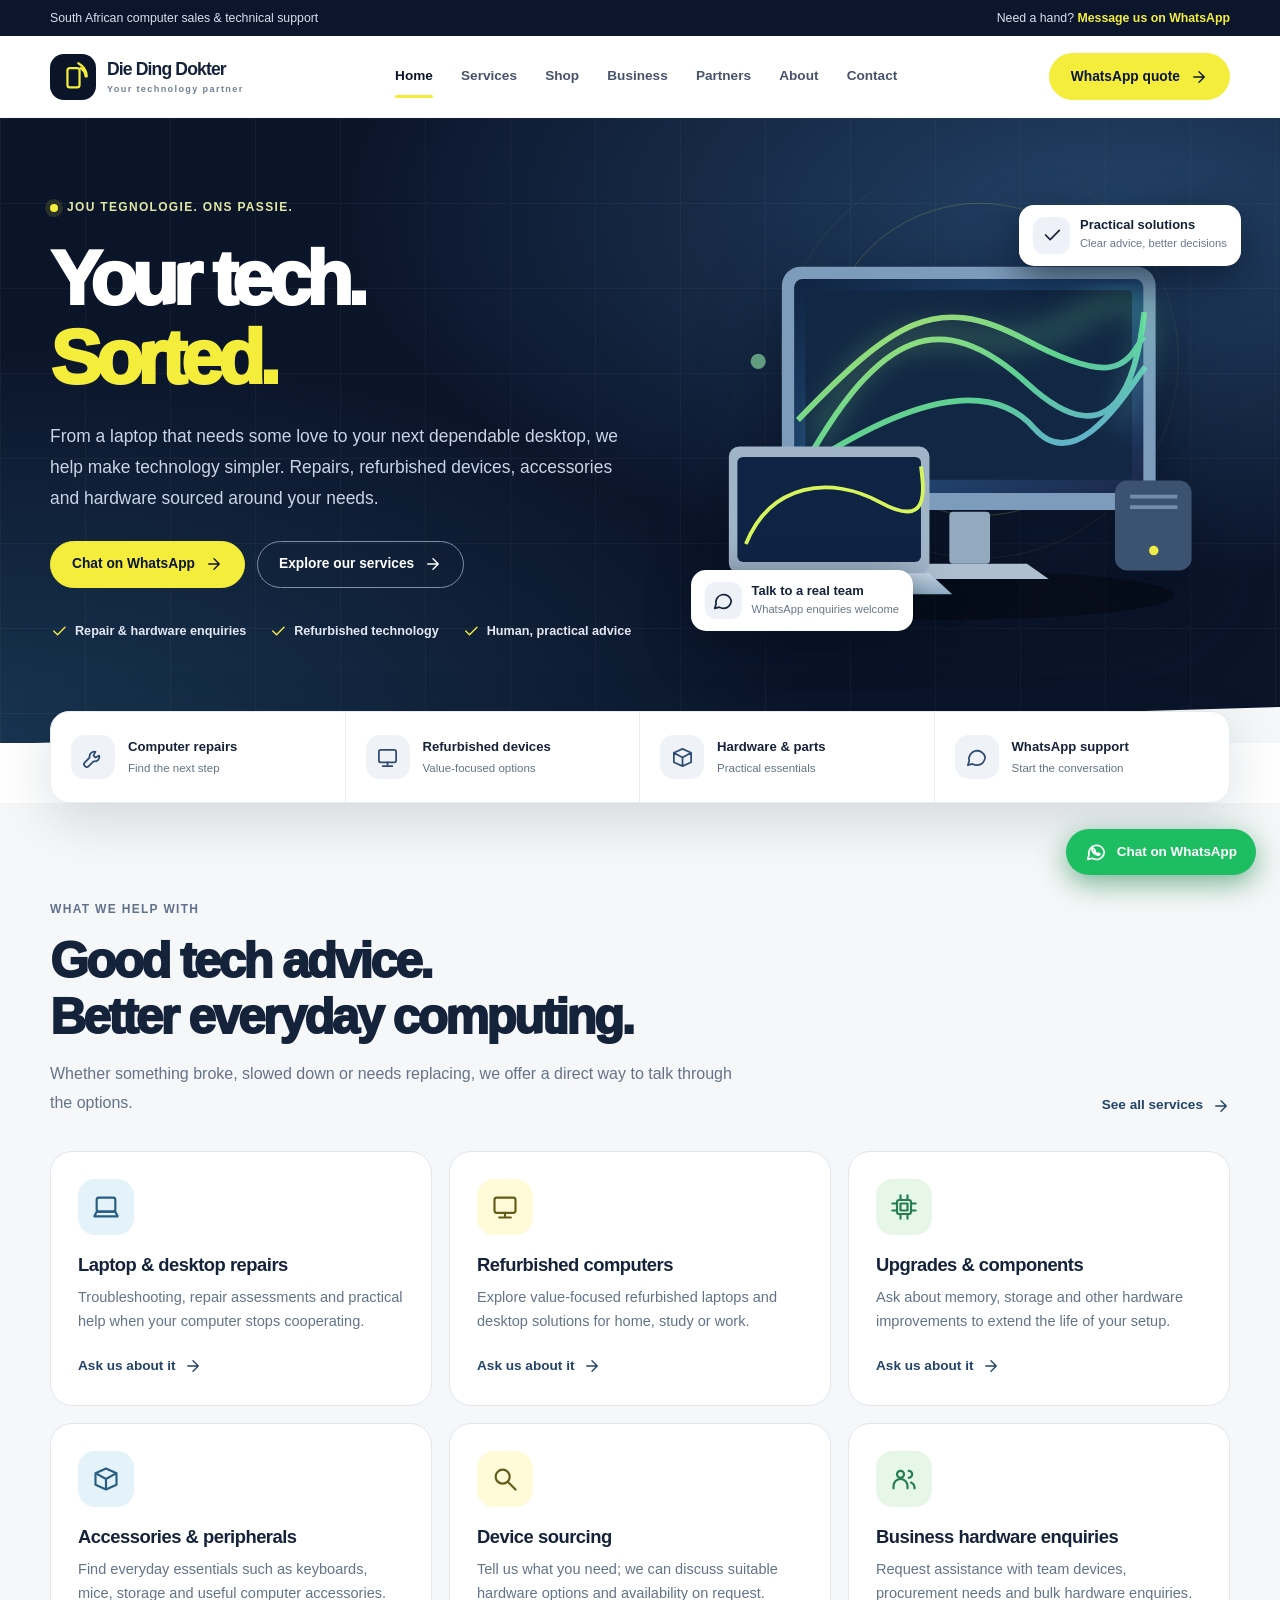
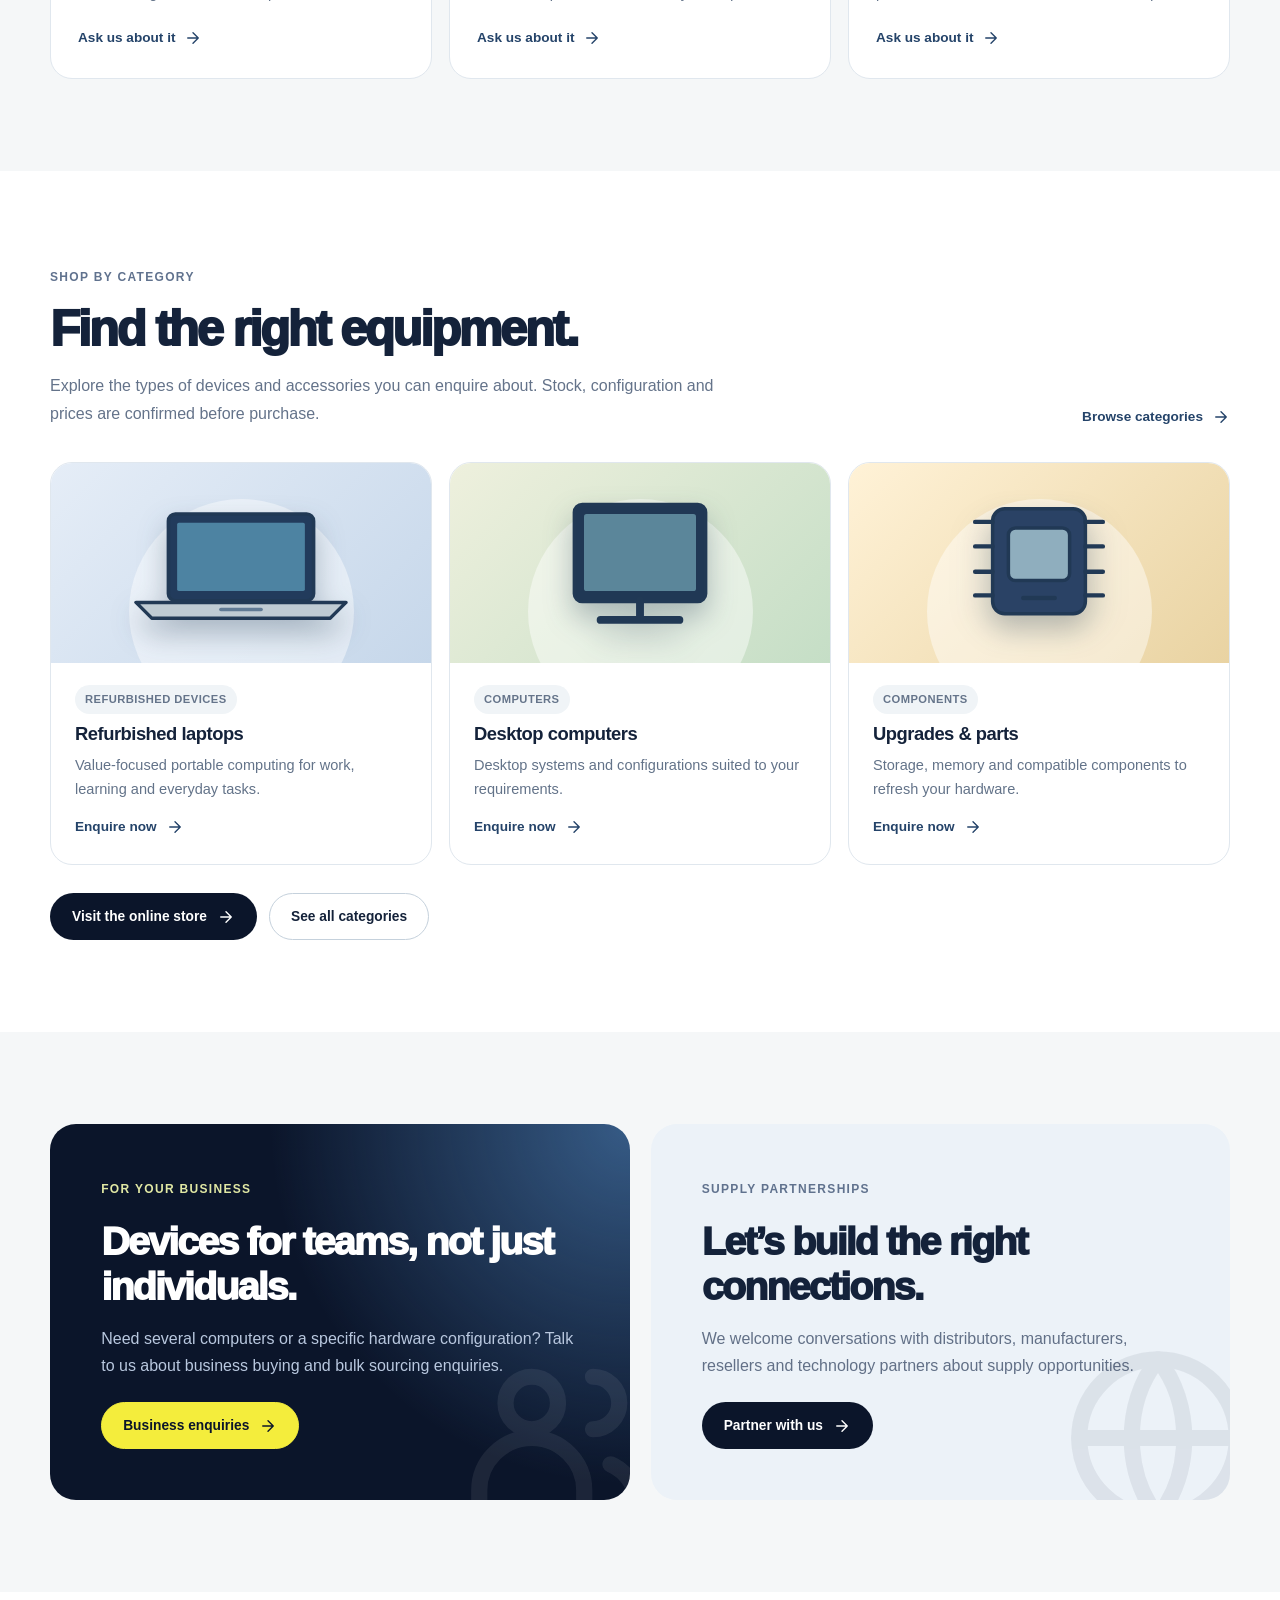
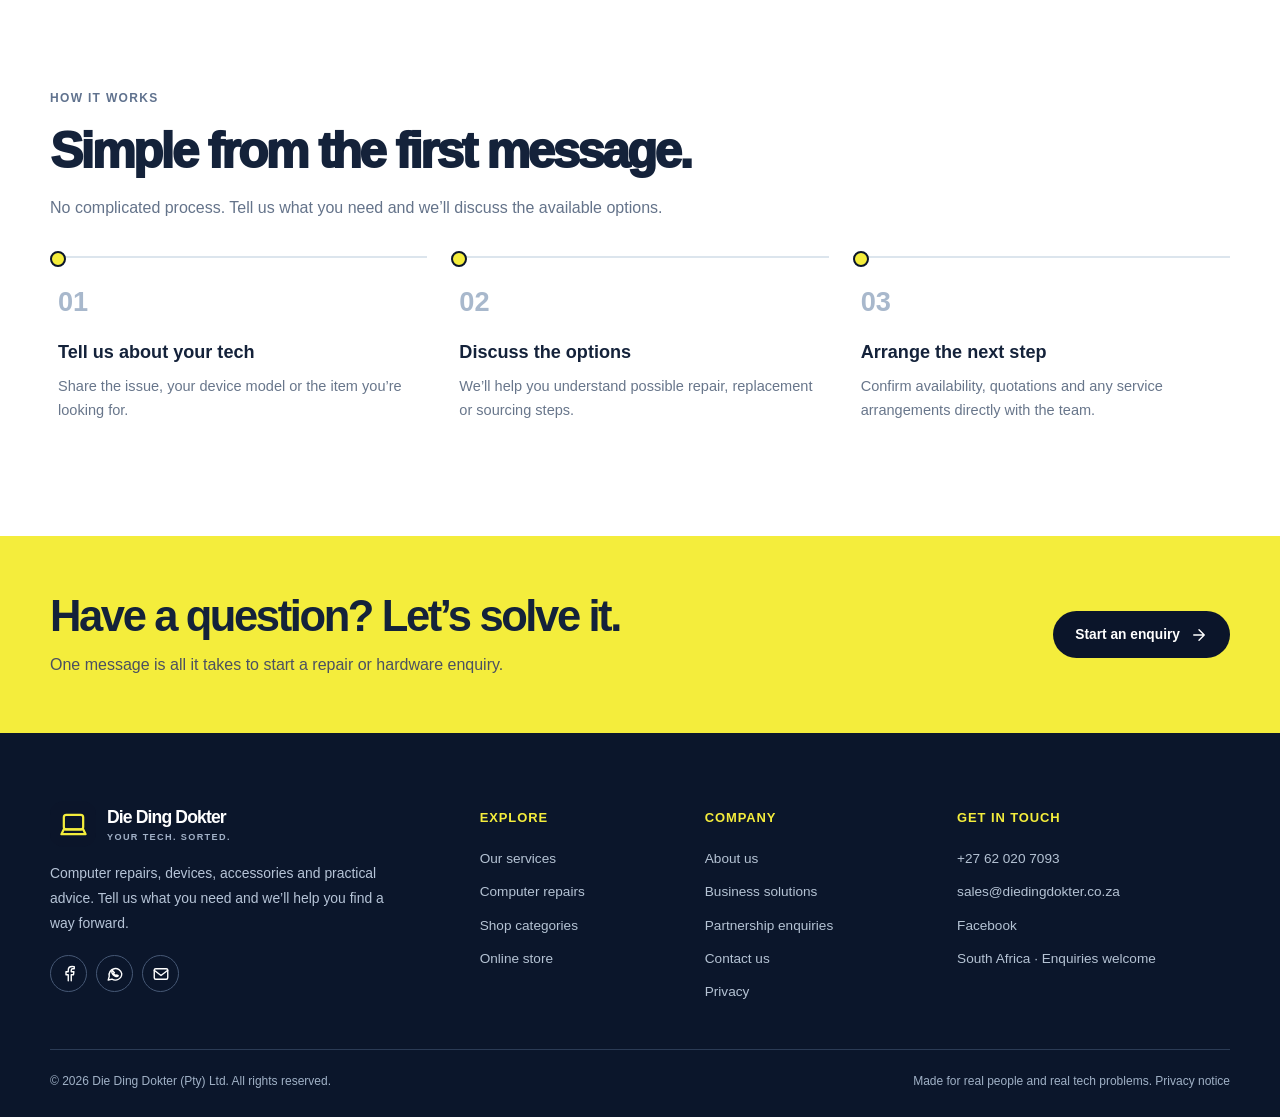
==== index.html @ 15f01cf3 "feat: launch responsive Die Ding Dokter business website and GitHub Pages workflow" ====
<!doctype html><html lang="en-ZA"><head><meta charset="utf-8"><meta name="viewport" content="width=device-width, initial-scale=1"><meta name="theme-color" content="#0b152a"><meta name="description" content="Computer repairs, refurbished laptops, desktop computers, accessories and practical IT solutions. WhatsApp Die Ding Dokter for help."><link rel="canonical" href="https://www.diedingdokter.co.za/"><link rel="icon" href="./assets/favicon.svg" type="image/svg+xml"><link rel="stylesheet" href="./assets/style.css"><meta property="og:type" content="website"><meta property="og:site_name" content="Die Ding Dokter"><meta property="og:title" content="Your tech. Sorted."><meta property="og:description" content="Computer repairs, refurbished laptops, desktop computers, accessories and practical IT solutions. WhatsApp Die Ding Dokter for help."><meta property="og:url" content="https://www.diedingdokter.co.za/"><meta property="og:image" content="https://www.diedingdokter.co.za/assets/social-preview.svg"><meta name="twitter:card" content="summary_large_image"><title>Your tech. Sorted. | Die Ding Dokter</title><script type="application/ld+json">{"@context":"https://schema.org","@type":"ComputerStore","name":"Die Ding Dokter","description":"Computer repairs, refurbished devices and IT hardware enquiries in South Africa.","url":"https://www.diedingdokter.co.za/","telephone":"+27 62 020 7093","email":"sales@diedingdokter.co.za","sameAs":["https://www.facebook.com/diedingdokter"],"areaServed":{"@type":"Country","name":"South Africa"}}</script><script defer src="./assets/site.js"></script></head><body><a href="#main" class="skip">Skip to content</a><div class="topbar"><div class="container topbar-inner"><span>South African computer sales &amp; technical support</span><span>Need a hand? <a href="https://wa.me/27620207093?text=Hello%20Die%20Ding%20Dokter%2C%20I%20need%20some%20help%20with%20my%20computer." target="_blank" rel="noopener noreferrer">Message us on WhatsApp</a></span></div></div><header class="header"><div class="container header-inner"><a class="brand" href="./" aria-label="Die Ding Dokter home"><span class="brand-icon"><svg aria-hidden="true" viewBox="0 0 24 24" fill="none" stroke="currentColor" stroke-width="1.85" stroke-linecap="round" stroke-linejoin="round"><rect x="7" y="5" width="10" height="16" rx="2"/><path d="M18 5q4 3 4 7M16 1q7 4 7 11"/></svg></span><span class="brand-copy"><strong>Die Ding Dokter</strong><small>Your technology partner</small></span></a><nav aria-label="Primary navigation" class="nav"><a aria-current="page" href="./">Home</a><a href="./services/">Services</a><a href="./shop/">Shop</a><a href="./business/">Business</a><a href="./partners/">Partners</a><a href="./about/">About</a><a href="./contact/">Contact</a></nav><div class="header-action"><a class="btn btn-gold" target="_blank" rel="noopener noreferrer" href="https://wa.me/27620207093?text=Hello%20Die%20Ding%20Dokter%2C%20I'd%20like%20a%20quotation.">WhatsApp quote <svg aria-hidden="true" viewBox="0 0 24 24" fill="none" stroke="currentColor" stroke-width="1.85" stroke-linecap="round" stroke-linejoin="round"><path d="M5 12h14m-7-7 7 7-7 7"/></svg></a></div><button class="menu-btn" data-menu-toggle type="button" aria-expanded="false" aria-controls="mobile-navigation" aria-label="Toggle navigation"><svg aria-hidden="true" viewBox="0 0 24 24" fill="none" stroke="currentColor" stroke-width="1.85" stroke-linecap="round" stroke-linejoin="round"><path d="M4 6h16M4 12h16M4 18h16"/></svg></button></div><nav id="mobile-navigation" class="mobile-menu" data-mobile-menu aria-label="Mobile navigation"><a aria-current="page" href="./">Home</a><a href="./services/">Services</a><a href="./shop/">Shop</a><a href="./business/">Business</a><a href="./partners/">Partners</a><a href="./about/">About</a><a href="./contact/">Contact</a></nav></header><main id="main"><section class="hero"><div class="container hero-grid"><div><span class="eyebrow light"><span class="dot"></span>Jou tegnologie. Ons passie.</span><h1>Your tech.<br><em>Sorted.</em></h1><p class="intro">From a laptop that needs some love to your next dependable desktop, we help make technology simpler. Repairs, refurbished devices, accessories and hardware sourced around your needs.</p><div class="actions"><a class="btn btn-gold" target="_blank" rel="noopener noreferrer" href="https://wa.me/27620207093?text=Hello%20Die%20Ding%20Dokter%2C%20I%20would%20like%20help%20with%20a%20computer%20or%20repair.">Chat on WhatsApp <svg aria-hidden="true" viewBox="0 0 24 24" fill="none" stroke="currentColor" stroke-width="1.85" stroke-linecap="round" stroke-linejoin="round"><path d="M5 12h14m-7-7 7 7-7 7"/></svg></a><a class="btn btn-ghost" href="services/">Explore our services <svg aria-hidden="true" viewBox="0 0 24 24" fill="none" stroke="currentColor" stroke-width="1.85" stroke-linecap="round" stroke-linejoin="round"><path d="M5 12h14m-7-7 7 7-7 7"/></svg></a></div><div class="hero-notes"><span><svg aria-hidden="true" viewBox="0 0 24 24" fill="none" stroke="currentColor" stroke-width="1.85" stroke-linecap="round" stroke-linejoin="round"><path d="m5 12 5 5L20 7"/></svg>Repair &amp; hardware enquiries</span><span><svg aria-hidden="true" viewBox="0 0 24 24" fill="none" stroke="currentColor" stroke-width="1.85" stroke-linecap="round" stroke-linejoin="round"><path d="m5 12 5 5L20 7"/></svg>Refurbished technology</span><span><svg aria-hidden="true" viewBox="0 0 24 24" fill="none" stroke="currentColor" stroke-width="1.85" stroke-linecap="round" stroke-linejoin="round"><path d="m5 12 5 5L20 7"/></svg>Human, practical advice</span></div></div><div class="hero-visual">
<svg viewBox="0 0 570 480" role="img" aria-label="Stylised desktop and laptop computer hardware"><defs><linearGradient id="screen" x1="0" y1="0" x2="1" y2="1"><stop stop-color="#102441"/><stop offset=".55" stop-color="#214a78"/><stop offset="1" stop-color="#1c284a"/></linearGradient><linearGradient id="glass" x1="0" x2="1" y2="1"><stop stop-color="#f4f8ff"/><stop offset="1" stop-color="#8eacc5"/></linearGradient><linearGradient id="neon" x1="0" x2="1" y2="1"><stop stop-color="#d4ff70"/><stop offset=".55" stop-color="#68eea1"/><stop offset="1" stop-color="#73b9ff"/></linearGradient><filter id="glow"><feGaussianBlur stdDeviation="15"/></filter></defs>
<ellipse cx="276" cy="427" rx="235" ry="26" fill="#000" opacity=".33"/>
<circle cx="305" cy="178" r="165" stroke="#f4ed3c" opacity=".2" fill="none" stroke-width="1"/><circle cx="305" cy="178" r="210" stroke="#f4ed3c" opacity=".07" fill="none" stroke-width="1"/>
<rect x="96" y="80" width="395" height="257" rx="20" fill="#7d9cbb"/><rect x="109" y="93" width="369" height="226" rx="9" fill="url(#screen)"/><rect x="121" y="105" width="345" height="200" rx="4" fill="#122744"/>
<path d="M134 266c76-193 171-65 270-129s89 17 50 112" stroke="url(#neon)" stroke-width="13" fill="none" opacity=".4" filter="url(#glow)"/>
<path d="M125 281c74-128 137-163 231-77s116-13 123-76M113 242c100-103 145-136 240-85s107 27 125-3M137 281c99-62 180-82 226-30s100-44 117-65" stroke="url(#neon)" stroke-width="6" fill="none" opacity=".85"/>
<rect x="273" y="339" width="43" height="55" rx="4" fill="#93a9be"/><path d="M208 410h170l-23-16H233z" fill="#adbfd1"/>
<g transform="translate(30 270)"><rect x="10" y="0" width="212" height="134" rx="11" fill="#a0b4c8"/><rect x="19" y="11" width="194" height="111" rx="6" fill="#0f2445"/><path d="M28 103c26-64 89-73 142-44s46-14 43-38" stroke="#d6f55c" stroke-width="4" fill="none"/><path d="M10 134h212l24 22H-9z" fill="url(#glass)"/><path d="M81 145h72" stroke="#677a93" stroke-width="3"/></g>
<rect x="448" y="306" width="81" height="95" rx="13" fill="#3b5270"/><circle cx="489" cy="380" r="5" fill="#eeeb49"/><path d="M464 323h50m-50 11h50" stroke="#738daa" stroke-width="4"/>
<g><circle cx="493" cy="55" r="13" fill="#f4ed3c" opacity=".6"/><circle cx="71" cy="180" r="8" fill="#98eead" opacity=".6"/></g></svg>
<div class="floating one"><span class="bubble"><svg aria-hidden="true" viewBox="0 0 24 24" fill="none" stroke="currentColor" stroke-width="1.85" stroke-linecap="round" stroke-linejoin="round"><path d="m5 12 5 5L20 7"/></svg></span><div><strong>Practical solutions</strong><small>Clear advice, better decisions</small></div></div><div class="floating two"><span class="bubble"><svg aria-hidden="true" viewBox="0 0 24 24" fill="none" stroke="currentColor" stroke-width="1.85" stroke-linecap="round" stroke-linejoin="round"><path d="M21 11.5a8.5 8.5 0 0 1-8.5 8.5c-1.7 0-3.3-.5-4.6-1.3L3 20l1.4-4.5A8.5 8.5 0 1 1 21 11.5Z"/></svg></span><div><strong>Talk to a real team</strong><small>WhatsApp enquiries welcome</small></div></div></div></div><div class="hero-cut"></div></section><div class="container stats"><div class="stat"><div class="stat-icon"><svg aria-hidden="true" viewBox="0 0 24 24" fill="none" stroke="currentColor" stroke-width="1.85" stroke-linecap="round" stroke-linejoin="round"><path d="M14 6a5 5 0 0 0-6 6L3 17a2 2 0 0 0 4 4l5-5a5 5 0 0 0 6-6l-4 2-2-2z"/></svg></div><div><strong>Computer repairs</strong><span>Find the next step</span></div></div><div class="stat"><div class="stat-icon"><svg aria-hidden="true" viewBox="0 0 24 24" fill="none" stroke="currentColor" stroke-width="1.85" stroke-linecap="round" stroke-linejoin="round"><rect x="3" y="4" width="18" height="13" rx="2"/><path d="M12 17v4m-5 0h10"/></svg></div><div><strong>Refurbished devices</strong><span>Value-focused options</span></div></div><div class="stat"><div class="stat-icon"><svg aria-hidden="true" viewBox="0 0 24 24" fill="none" stroke="currentColor" stroke-width="1.85" stroke-linecap="round" stroke-linejoin="round"><path d="m3 7 9-4 9 4v10l-9 4-9-4zM3 7l9 5 9-5m-9 5v9"/></svg></div><div><strong>Hardware &amp; parts</strong><span>Practical essentials</span></div></div><div class="stat"><div class="stat-icon"><svg aria-hidden="true" viewBox="0 0 24 24" fill="none" stroke="currentColor" stroke-width="1.85" stroke-linecap="round" stroke-linejoin="round"><path d="M21 11.5a8.5 8.5 0 0 1-8.5 8.5c-1.7 0-3.3-.5-4.6-1.3L3 20l1.4-4.5A8.5 8.5 0 1 1 21 11.5Z"/></svg></div><div><strong>WhatsApp support</strong><span>Start the conversation</span></div></div></div><section class="section alt"><div class="container"><div class="head"><div><span class="eyebrow">What we help with</span><h2>Good tech advice. <br>Better everyday computing.</h2><p>Whether something broke, slowed down or needs replacing, we offer a direct way to talk through the options.</p></div><a href="services/" class="link">See all services <svg aria-hidden="true" viewBox="0 0 24 24" fill="none" stroke="currentColor" stroke-width="1.85" stroke-linecap="round" stroke-linejoin="round"><path d="M5 12h14m-7-7 7 7-7 7"/></svg></a></div><div class="cards"><article class="card"><div class="icon-tile blue"><svg aria-hidden="true" viewBox="0 0 24 24" fill="none" stroke="currentColor" stroke-width="1.85" stroke-linecap="round" stroke-linejoin="round"><rect x="4" y="4" width="16" height="12" rx="2"/><path d="M2 20h20l-2-4H4z"/></svg></div><h3>Laptop & desktop repairs</h3><p>Troubleshooting, repair assessments and practical help when your computer stops cooperating.</p><a class="link" href="contact/?service=Laptop%20%26%20PC%20repairs">Ask us about it <svg aria-hidden="true" viewBox="0 0 24 24" fill="none" stroke="currentColor" stroke-width="1.85" stroke-linecap="round" stroke-linejoin="round"><path d="M5 12h14m-7-7 7 7-7 7"/></svg></a></article><article class="card"><div class="icon-tile yellow"><svg aria-hidden="true" viewBox="0 0 24 24" fill="none" stroke="currentColor" stroke-width="1.85" stroke-linecap="round" stroke-linejoin="round"><rect x="3" y="4" width="18" height="13" rx="2"/><path d="M12 17v4m-5 0h10"/></svg></div><h3>Refurbished computers</h3><p>Explore value-focused refurbished laptops and desktop solutions for home, study or work.</p><a class="link" href="contact/?service=Refurbished%20devices">Ask us about it <svg aria-hidden="true" viewBox="0 0 24 24" fill="none" stroke="currentColor" stroke-width="1.85" stroke-linecap="round" stroke-linejoin="round"><path d="M5 12h14m-7-7 7 7-7 7"/></svg></a></article><article class="card"><div class="icon-tile green"><svg aria-hidden="true" viewBox="0 0 24 24" fill="none" stroke="currentColor" stroke-width="1.85" stroke-linecap="round" stroke-linejoin="round"><rect x="6" y="6" width="12" height="12" rx="2"/><path d="M9 9h6v6H9zm0-7v4m6-4v4M9 18v4m6-4v4M2 9h4m-4 6h4m12-6h4m-4 6h4"/></svg></div><h3>Upgrades & components</h3><p>Ask about memory, storage and other hardware improvements to extend the life of your setup.</p><a class="link" href="contact/?service=Upgrades%20%26%20components">Ask us about it <svg aria-hidden="true" viewBox="0 0 24 24" fill="none" stroke="currentColor" stroke-width="1.85" stroke-linecap="round" stroke-linejoin="round"><path d="M5 12h14m-7-7 7 7-7 7"/></svg></a></article><article class="card"><div class="icon-tile blue"><svg aria-hidden="true" viewBox="0 0 24 24" fill="none" stroke="currentColor" stroke-width="1.85" stroke-linecap="round" stroke-linejoin="round"><path d="m3 7 9-4 9 4v10l-9 4-9-4zM3 7l9 5 9-5m-9 5v9"/></svg></div><h3>Accessories & peripherals</h3><p>Find everyday essentials such as keyboards, mice, storage and useful computer accessories.</p><a class="link" href="contact/?service=Accessories">Ask us about it <svg aria-hidden="true" viewBox="0 0 24 24" fill="none" stroke="currentColor" stroke-width="1.85" stroke-linecap="round" stroke-linejoin="round"><path d="M5 12h14m-7-7 7 7-7 7"/></svg></a></article><article class="card"><div class="icon-tile yellow"><svg aria-hidden="true" viewBox="0 0 24 24" fill="none" stroke="currentColor" stroke-width="1.85" stroke-linecap="round" stroke-linejoin="round"><circle cx="10" cy="10" r="6"/><path d="m15 15 6 6"/></svg></div><h3>Device sourcing</h3><p>Tell us what you need; we can discuss suitable hardware options and availability on request.</p><a class="link" href="contact/?service=Computer%20sourcing">Ask us about it <svg aria-hidden="true" viewBox="0 0 24 24" fill="none" stroke="currentColor" stroke-width="1.85" stroke-linecap="round" stroke-linejoin="round"><path d="M5 12h14m-7-7 7 7-7 7"/></svg></a></article><article class="card"><div class="icon-tile green"><svg aria-hidden="true" viewBox="0 0 24 24" fill="none" stroke="currentColor" stroke-width="1.85" stroke-linecap="round" stroke-linejoin="round"><circle cx="9" cy="8" r="3"/><path d="M3 20v-2a6 6 0 0 1 12 0v2M16 5a3 3 0 0 1 0 6m2 4a5 5 0 0 1 3 5"/></svg></div><h3>Business hardware enquiries</h3><p>Request assistance with team devices, procurement needs and bulk hardware enquiries.</p><a class="link" href="contact/?service=Business%20hardware">Ask us about it <svg aria-hidden="true" viewBox="0 0 24 24" fill="none" stroke="currentColor" stroke-width="1.85" stroke-linecap="round" stroke-linejoin="round"><path d="M5 12h14m-7-7 7 7-7 7"/></svg></a></article></div></div></section><section class="section"><div class="container"><div class="head"><div><span class="eyebrow">Shop by category</span><h2>Find the right equipment.</h2><p>Explore the types of devices and accessories you can enquire about. Stock, configuration and prices are confirmed before purchase.</p></div><a href="shop/" class="link">Browse categories <svg aria-hidden="true" viewBox="0 0 24 24" fill="none" stroke="currentColor" stroke-width="1.85" stroke-linecap="round" stroke-linejoin="round"><path d="M5 12h14m-7-7 7 7-7 7"/></svg></a></div><div class="products"><article class="product" data-product-category="computers"><div class="product-art"><svg viewBox="0 0 260 160" role="img" aria-label="Illustration" fill="none" stroke="#213955" stroke-width="4" stroke-linecap="round" stroke-linejoin="round"><rect x="47" y="24" width="166" height="99" rx="8" fill="#223b5c"/><rect x="57" y="34" width="146" height="78" rx="2" fill="#4d83a2" stroke="none"/><path d="M10 125h240l-18 18H28z" fill="#bfcbd3"/><path d="M107 133h46" stroke="#607a94"/></svg></div><div class="product-content"><span class="tag">Refurbished devices</span><h3>Refurbished laptops</h3><p>Value-focused portable computing for work, learning and everyday tasks.</p><a class="link" href="contact/?service=Shop%20refurbished%20laptops">Enquire now <svg aria-hidden="true" viewBox="0 0 24 24" fill="none" stroke="currentColor" stroke-width="1.85" stroke-linecap="round" stroke-linejoin="round"><path d="M5 12h14m-7-7 7 7-7 7"/></svg></a></div></article><article class="product" data-product-category="computers"><div class="product-art"><svg viewBox="0 0 260 160" role="img" aria-label="Illustration" fill="none" stroke="#213955" stroke-width="4" stroke-linecap="round" stroke-linejoin="round"><rect x="55" y="13" width="150" height="111" rx="9" fill="#203855"/><rect x="66" y="24" width="128" height="88" rx="3" fill="#5b869a" stroke="none"/><path d="M130 123v22m-45 0h90" stroke-width="9"/></svg></div><div class="product-content"><span class="tag">Computers</span><h3>Desktop computers</h3><p>Desktop systems and configurations suited to your requirements.</p><a class="link" href="contact/?service=Shop%20desktop%20computers">Enquire now <svg aria-hidden="true" viewBox="0 0 24 24" fill="none" stroke="currentColor" stroke-width="1.85" stroke-linecap="round" stroke-linejoin="round"><path d="M5 12h14m-7-7 7 7-7 7"/></svg></a></div></article><article class="product" data-product-category="accessories"><div class="product-art"><svg viewBox="0 0 260 160" role="img" aria-label="Illustration" fill="none" stroke="#213955" stroke-width="4" stroke-linecap="round" stroke-linejoin="round"><rect x="77" y="18" width="106" height="120" rx="14" fill="#2a4265"/><rect x="95" y="40" width="70" height="60" rx="8" fill="#8faebe"/><path d="M77 33H57M77 61H57M77 90H57M77 117H57M183 33h20m-20 28h20m-20 29h20m-20 27h20M112 120h36" stroke-width="5"/></svg></div><div class="product-content"><span class="tag">Components</span><h3>Upgrades & parts</h3><p>Storage, memory and compatible components to refresh your hardware.</p><a class="link" href="contact/?service=Ask%20about%20computer%20upgrades">Enquire now <svg aria-hidden="true" viewBox="0 0 24 24" fill="none" stroke="currentColor" stroke-width="1.85" stroke-linecap="round" stroke-linejoin="round"><path d="M5 12h14m-7-7 7 7-7 7"/></svg></a></div></article></div><div class="actions" style="margin-top:28px"><a class="btn btn-dark" target="_blank" rel="noopener noreferrer" href="https://store.diedingdokter.co.za/">Visit the online store <svg aria-hidden="true" viewBox="0 0 24 24" fill="none" stroke="currentColor" stroke-width="1.85" stroke-linecap="round" stroke-linejoin="round"><path d="M5 12h14m-7-7 7 7-7 7"/></svg></a><a class="btn btn-outline" href="shop/">See all categories</a></div></div></section><section class="section alt"><div class="container pairs"><div class="panel night"><span class="eyebrow light">For your business</span><h2>Devices for teams, not just individuals.</h2><p>Need several computers or a specific hardware configuration? Talk to us about business buying and bulk sourcing enquiries.</p><a class="btn btn-gold" href="business/">Business enquiries <svg aria-hidden="true" viewBox="0 0 24 24" fill="none" stroke="currentColor" stroke-width="1.85" stroke-linecap="round" stroke-linejoin="round"><path d="M5 12h14m-7-7 7 7-7 7"/></svg></a><div class="watermark"><svg aria-hidden="true" viewBox="0 0 24 24" fill="none" stroke="currentColor" stroke-width="1.85" stroke-linecap="round" stroke-linejoin="round"><circle cx="9" cy="8" r="3"/><path d="M3 20v-2a6 6 0 0 1 12 0v2M16 5a3 3 0 0 1 0 6m2 4a5 5 0 0 1 3 5"/></svg></div></div><div class="panel pale"><span class="eyebrow">Supply partnerships</span><h2>Let’s build the right connections.</h2><p>We welcome conversations with distributors, manufacturers, resellers and technology partners about supply opportunities.</p><a class="btn btn-dark" href="partners/">Partner with us <svg aria-hidden="true" viewBox="0 0 24 24" fill="none" stroke="currentColor" stroke-width="1.85" stroke-linecap="round" stroke-linejoin="round"><path d="M5 12h14m-7-7 7 7-7 7"/></svg></a><div class="watermark"><svg aria-hidden="true" viewBox="0 0 24 24" fill="none" stroke="currentColor" stroke-width="1.85" stroke-linecap="round" stroke-linejoin="round"><circle cx="12" cy="12" r="9"/><path d="M3 12h18M12 3c-4 5-4 13 0 18m0-18c4 5 4 13 0 18"/></svg></div></div></div></section><section class="section"><div class="container"><div class="head"><div><span class="eyebrow">How it works</span><h2>Simple from the first message.</h2><p>No complicated process. Tell us what you need and we’ll discuss the available options.</p></div></div><div class="steps"><div class="step"><b>01</b><h3>Tell us about your tech</h3><p>Share the issue, your device model or the item you’re looking for.</p></div><div class="step"><b>02</b><h3>Discuss the options</h3><p>We’ll help you understand possible repair, replacement or sourcing steps.</p></div><div class="step"><b>03</b><h3>Arrange the next step</h3><p>Confirm availability, quotations and any service arrangements directly with the team.</p></div></div></div></section><section class="cta"><div class="container cta-inner"><div><h2>Have a question? Let’s solve it.</h2><p>One message is all it takes to start a repair or hardware enquiry.</p></div><a class="btn btn-dark" href="contact/">Start an enquiry <svg aria-hidden="true" viewBox="0 0 24 24" fill="none" stroke="currentColor" stroke-width="1.85" stroke-linecap="round" stroke-linejoin="round"><path d="M5 12h14m-7-7 7 7-7 7"/></svg></a></div></section></main><footer class="footer"><div class="container"><div class="footer-grid"><div><a class="brand" href="./"><span class="brand-icon"><svg aria-hidden="true" viewBox="0 0 24 24" fill="none" stroke="currentColor" stroke-width="1.85" stroke-linecap="round" stroke-linejoin="round"><rect x="4" y="4" width="16" height="12" rx="2"/><path d="M2 20h20l-2-4H4z"/></svg></span><span class="brand-copy"><strong>Die Ding Dokter</strong><small>YOUR TECH. SORTED.</small></span></a><p>Computer repairs, devices, accessories and practical advice. Tell us what you need and we’ll help you find a way forward.</p><div class="socials"><a href="https://www.facebook.com/diedingdokter" target="_blank" rel="noopener noreferrer" aria-label="Die Ding Dokter on Facebook"><svg aria-hidden="true" viewBox="0 0 24 24" fill="none" stroke="currentColor" stroke-width="1.85" stroke-linecap="round" stroke-linejoin="round"><path d="M15 21v-8h3l.5-4H15V7c0-1.1.4-2 2-2h2V2.2A20 20 0 0 0 16.2 2C13 2 11 4 11 7v2H8v4h3v8"/></svg></a><a href="https://wa.me/27620207093?text=Hello%20Die%20Ding%20Dokter!" target="_blank" rel="noopener noreferrer" aria-label="Chat with Die Ding Dokter on WhatsApp"><svg aria-hidden="true" viewBox="0 0 24 24" fill="none" stroke="currentColor" stroke-width="1.85" stroke-linecap="round" stroke-linejoin="round"><path d="M21 11.5A8.5 8.5 0 0 1 8 18.8L3 20l1.3-4.9A8.5 8.5 0 1 1 21 11.5Z"/><path d="M8.6 7.4c-.5.2-1.2 1.4-.8 2.7.6 2 3 4.6 5.5 5.2 1.4.3 2.7-.4 3-1l-2.2-1.1-1 1-2.9-2.9 1-1z"/></svg></a><a href="mailto:sales@diedingdokter.co.za" aria-label="Email Die Ding Dokter"><svg aria-hidden="true" viewBox="0 0 24 24" fill="none" stroke="currentColor" stroke-width="1.85" stroke-linecap="round" stroke-linejoin="round"><rect x="3" y="5" width="18" height="14" rx="2"/><path d="m3 7 9 7 9-7"/></svg></a></div></div><div><h3>Explore</h3><div class="footer-links"><a href="./services/">Our services</a><a href="./services/repairs/">Computer repairs</a><a href="./shop/">Shop categories</a><a href="https://store.diedingdokter.co.za/" target="_blank" rel="noopener noreferrer">Online store</a></div></div><div><h3>Company</h3><div class="footer-links"><a href="./about/">About us</a><a href="./business/">Business solutions</a><a href="./partners/">Partnership enquiries</a><a href="./contact/">Contact us</a><a href="./privacy/">Privacy</a></div></div><div><h3>Get in touch</h3><div class="footer-links"><a href="tel:+27620207093">+27 62 020 7093</a><a href="mailto:sales@diedingdokter.co.za">sales@diedingdokter.co.za</a><a href="https://www.facebook.com/diedingdokter" target="_blank" rel="noopener noreferrer">Facebook</a><span>South Africa · Enquiries welcome</span></div></div></div><div class="footer-bottom"><span>© <span data-year>2026</span> Die Ding Dokter (Pty) Ltd. All rights reserved.</span><span>Made for real people and real tech problems. <a href="./privacy/">Privacy notice</a></span></div></div></footer><a class="whatsapp-float" href="https://wa.me/27620207093?text=Hello%20Die%20Ding%20Dokter%2C%20I'd%20like%20some%20help." target="_blank" rel="noopener noreferrer"><svg aria-hidden="true" viewBox="0 0 24 24" fill="none" stroke="currentColor" stroke-width="1.85" stroke-linecap="round" stroke-linejoin="round"><path d="M21 11.5A8.5 8.5 0 0 1 8 18.8L3 20l1.3-4.9A8.5 8.5 0 1 1 21 11.5Z"/><path d="M8.6 7.4c-.5.2-1.2 1.4-.8 2.7.6 2 3 4.6 5.5 5.2 1.4.3 2.7-.4 3-1l-2.2-1.1-1 1-2.9-2.9 1-1z"/></svg> Chat on WhatsApp</a><nav class="mobile-cta" aria-label="Quick actions"><a href="./contact/"><svg aria-hidden="true" viewBox="0 0 24 24" fill="none" stroke="currentColor" stroke-width="1.85" stroke-linecap="round" stroke-linejoin="round"><path d="M21 11.5a8.5 8.5 0 0 1-8.5 8.5c-1.7 0-3.3-.5-4.6-1.3L3 20l1.4-4.5A8.5 8.5 0 1 1 21 11.5Z"/></svg>Get quote</a><a href="./shop/"><svg aria-hidden="true" viewBox="0 0 24 24" fill="none" stroke="currentColor" stroke-width="1.85" stroke-linecap="round" stroke-linejoin="round"><path d="M4 9h16l-1 12H5zM3 9l2-6h14l2 6M9 13v3m6-3v3"/></svg>Shop</a><a href="tel:+27620207093"><svg aria-hidden="true" viewBox="0 0 24 24" fill="none" stroke="currentColor" stroke-width="1.85" stroke-linecap="round" stroke-linejoin="round"><path d="M6 3h4l2 5-3 2c1 3 3 5 6 6l2-3 5 2v4c0 2-2 3-4 3C10 21 3 14 3 6c0-2 1-3 3-3z"/></svg>Call</a></nav></body></html>
---- assets/style.css ----
:root{--ink:#14223a;--sub:#64738a;--night:#0b152a;--night2:#1b3152;--gold:#f4ed3c;--lime:#a7ee83;--line:#dfe6ed;--off:#f5f7f8;--shadow:0 18px 55px #10294413;--wrap:1180px}*{box-sizing:border-box}html{scroll-behavior:smooth;scroll-padding-top:96px}body{margin:0;color:var(--ink);font:16px/1.65 -apple-system,BlinkMacSystemFont,"Segoe UI",Inter,Arial,sans-serif;-webkit-font-smoothing:antialiased}a{color:inherit;text-decoration:none}button,input,textarea,select{font:inherit}button{cursor:pointer}img,svg{max-width:100%;display:block}svg{flex-shrink:0}:focus-visible{outline:3px solid #c7b900;outline-offset:4px}::selection{background:var(--gold);color:var(--night)}[hidden]{display:none!important}
.container{width:min(var(--wrap),calc(100% - 48px));margin-inline:auto}.skip{position:absolute;top:-100px;left:12px;background:var(--gold);padding:12px;z-index:999}.skip:focus{top:12px}.topbar{background:#0b162c;color:#d6e0ee;font-size:.77rem}.topbar-inner{display:flex;justify-content:space-between;align-items:center;gap:20px;min-height:36px}.topbar a{color:var(--gold);font-weight:750}.header{position:sticky;top:0;z-index:90;background:#fffffff5;backdrop-filter:blur(18px);border-bottom:1px solid #dce2e850}.header-inner{min-height:81px;display:flex;justify-content:space-between;align-items:center;gap:22px}.brand{display:flex;align-items:center;gap:11px;flex-shrink:0}.brand-icon{width:46px;height:46px;border-radius:14px;display:grid;place-items:center;background:var(--night);color:var(--gold)}.brand-icon svg{width:29px;height:29px}.brand-copy{display:grid;line-height:1.15}.brand-copy strong{font-size:1.1rem;letter-spacing:-.05em;font-weight:900}.brand-copy small{font-size:.57rem;letter-spacing:.15em;color:#728197;font-weight:900;margin-top:5px}.nav{display:flex;gap:clamp(14px,2.2vw,30px);align-items:center}.nav a{font-weight:800;font-size:.85rem;position:relative;color:#45536b}.nav a:hover,.nav a[aria-current=page]{color:var(--night)}.nav a[aria-current=page]:after{position:absolute;content:"";height:3px;background:var(--gold);bottom:-10px;left:0;right:0;border-radius:5px}.header-action{display:flex;gap:10px}.menu-btn{display:none;border:1px solid var(--line);background:#fff;border-radius:12px;padding:9px;color:var(--ink)}.menu-btn svg{width:24px;height:24px}.mobile-menu{display:none;background:#fff;border-top:1px solid var(--line);padding:9px 25px 22px}.mobile-menu a{display:block;padding:12px 0;border-bottom:1px solid #e8edf2;font-weight:800}
.btn{display:inline-flex;justify-content:center;align-items:center;gap:10px;min-height:47px;padding:12px 21px;border:1px solid transparent;border-radius:99px;font-size:.86rem;font-weight:880;line-height:1.3;text-align:center;transition:transform .2s,background .2s,border .2s,box-shadow .2s}.btn:hover{transform:translateY(-2px)}.btn svg{width:18px;height:18px}.btn-gold{background:var(--gold);border-color:var(--gold);color:var(--night)}.btn-gold:hover{background:#fff673}.btn-dark{background:var(--night);color:#fff}.btn-dark:hover{background:#253d60}.btn-outline{background:#fff;border-color:#c5d1dc;color:var(--ink)}.btn-outline:hover{border-color:#6682a2}.btn-ghost{border-color:#7f8da5;color:#fff;background:transparent}.btn-ghost:hover{border-color:#fff;background:#ffffff19}.btn-white{background:#fff;color:var(--ink)}.actions{display:flex;flex-wrap:wrap;gap:12px;align-items:center}
.hero{background:radial-gradient(ellipse at 87% 15%,#234267 0,transparent 49%),radial-gradient(ellipse at 0 100%,#183450 0,transparent 45%),var(--night);color:#fff;position:relative;overflow:hidden}.hero:before{content:"";position:absolute;inset:0;background-image:linear-gradient(90deg,#fff 1px,transparent 1px),linear-gradient(#fff 1px,transparent 1px);background-size:85px 85px;opacity:.035}.hero-grid{min-height:625px;padding:65px 0 90px;display:grid;grid-template-columns:1.07fr .93fr;gap:20px;align-items:center;position:relative}.eyebrow{font-size:.75rem;letter-spacing:.11em;text-transform:uppercase;font-weight:900;color:#60728e;display:inline-flex;align-items:center;gap:9px}.eyebrow.light{color:#e1e8a4}.dot{height:8px;width:8px;border-radius:50%;background:var(--gold);box-shadow:0 0 0 5px #f4ed3c20}.hero h1{font-size:clamp(3.1rem,6vw,5.6rem);font-weight:950;letter-spacing:-.075em;line-height:1.03;margin:18px 0 24px}.hero h1 em{color:var(--gold);font-style:normal}.hero .intro{color:#c9d4e6;font-size:1.09rem;line-height:1.78;max-width:585px;margin:0 0 27px}.hero-notes{display:flex;gap:14px 23px;flex-wrap:wrap;margin-top:33px;font-size:.79rem;color:#e4e8f3;font-weight:790}.hero-notes span{display:flex;gap:7px;align-items:center}.hero-notes svg{width:18px;color:var(--gold)}.hero-visual{position:relative;max-width:550px;margin-inline:auto;width:100%}.hero-visual>svg{filter:drop-shadow(0 32px 34px #030b1d9c);height:auto;width:100%}.floating{position:absolute;display:flex;align-items:center;gap:10px;padding:12px 14px;background:#fff;color:var(--ink);border-radius:15px;box-shadow:0 13px 40px #071022a1}.floating strong{font-size:.81rem;display:block;line-height:1.3}.floating small{display:block;color:#68778c;font-size:.7rem}.floating .bubble{height:37px;width:37px;display:grid;place-items:center;background:#eef2f8;border-radius:11px}.floating .bubble svg{width:22px}.floating.one{top:3%;right:-2%}.floating.two{bottom:3%;left:0}.hero-cut{position:absolute;bottom:-1px;height:37px;width:100%;background:var(--off);clip-path:polygon(0 100%,100% 100%,100% 0)}
.stats{display:grid;grid-template-columns:repeat(4,1fr);background:#fff;border-radius:19px;box-shadow:0 15px 55px #0a223326;border:1px solid #e7ecf1;margin-top:-32px;position:relative;z-index:2}.stat{padding:23px 20px;display:flex;align-items:center;gap:13px}.stat:not(:last-child){border-right:1px solid #e6edf2}.stat-icon{height:44px;width:44px;border-radius:14px;background:#eff3f8;display:grid;place-items:center;color:#314c72}.stat-icon svg{width:23px}.stat strong{display:block;font-size:.82rem;line-height:1.35}.stat span{display:block;color:var(--sub);font-size:.72rem;margin-top:5px;line-height:1.35}
.section{padding:92px 0}.section.alt{background:var(--off)}.section.dark{background:var(--night);color:#fff}.head{display:flex;align-items:end;justify-content:space-between;gap:22px;margin-bottom:34px}.head>div{max-width:700px}.section h2,.text-block h2{font-size:clamp(2rem,3.9vw,3.1rem);letter-spacing:-.055em;line-height:1.13;font-weight:950;margin:12px 0 15px}.head p,.section-lead{color:var(--sub);font-size:1rem;line-height:1.76;margin:0}.dark .head p{color:#b7c4d8}.link{display:inline-flex;gap:9px;align-items:center;font-size:.85rem;font-weight:850;color:#244369;white-space:nowrap}.link svg{width:18px}.link:hover{text-decoration:underline}.dark .link{color:var(--gold)}
.cards,.products{display:grid;grid-template-columns:repeat(3,1fr);gap:17px}.card,.product,.feature{border:1px solid #e0e7ee;background:#fff;border-radius:22px;transition:transform .2s,box-shadow .2s,border-color .2s}.card:hover,.product:hover,.feature:hover{transform:translateY(-4px);box-shadow:var(--shadow);border-color:#c8d5e1}.card,.feature{padding:27px}.card h3,.product h3,.feature h3{font-size:1.15rem;letter-spacing:-.027em;margin:18px 0 9px;line-height:1.25}.card p,.feature p,.product p{font-size:.91rem;color:#637389;margin:0 0 19px}.icon-tile{height:56px;width:56px;display:grid;place-items:center;color:#304d75;background:#ecf2fb;border-radius:17px}.icon-tile svg{width:28px}.icon-tile.yellow{background:#fffbd8;color:#625c1a}.icon-tile.green{background:#e7f7e7;color:#237d50}.icon-tile.blue{background:#e4f2fa;color:#285e83}.card .link{margin-top:auto}.tag{display:inline-flex;font-size:.7rem;text-transform:uppercase;letter-spacing:.04em;font-weight:850;background:#f0f4f7;color:#65748a;padding:5px 10px;border-radius:20px}.tag.yellow{background:#fffbce;color:#65600b}
.product{overflow:hidden}.product-art{height:200px;display:grid;place-items:center;position:relative;overflow:hidden;background:linear-gradient(135deg,#e5edf7,#c6d7ea)}.product:nth-child(2) .product-art{background:linear-gradient(135deg,#eef0dd,#c5dec6)}.product:nth-child(3) .product-art{background:linear-gradient(135deg,#fff2d7,#e9d3a2)}.product:nth-child(4) .product-art{background:linear-gradient(135deg,#f0e7fa,#d9c8e9)}.product:nth-child(5) .product-art{background:linear-gradient(135deg,#e1f3f5,#cae4e9)}.product:nth-child(6) .product-art{background:linear-gradient(135deg,#ffebe4,#ecd1c8)}.product-art:before{content:"";position:absolute;width:225px;height:225px;background:#ffffff72;border-radius:50%;top:36px}.product-art svg{width:60%;height:140px;position:relative;filter:drop-shadow(0 14px 14px #19344d4d)}.product-content{padding:22px 24px 25px}.product h3{margin:8px 0}.product p{margin-bottom:12px}.pairs{display:grid;grid-template-columns:1fr 1fr;gap:21px}.panel{border-radius:26px;padding:clamp(30px,4vw,53px);min-height:340px;position:relative;overflow:hidden}.panel.night{background:radial-gradient(circle at 100% 0,#365b86,transparent 52%),var(--night);color:#fff}.panel.pale{background:#ecf2f8}.panel h2{font-size:clamp(1.9rem,3.1vw,2.6rem);letter-spacing:-.05em;line-height:1.14;margin:17px 0}.panel p{color:#b9c8df;margin:0 0 23px}.panel.pale p{color:#627087}.panel .watermark{position:absolute;right:-33px;bottom:-43px;opacity:.07;width:210px;height:210px}.steps{display:grid;grid-template-columns:repeat(3,1fr);gap:24px}.step{padding:22px 8px;border-top:2px solid #dce5ed;position:relative}.step:before{content:"";width:12px;height:12px;position:absolute;top:-7px;left:0;border-radius:50%;background:var(--gold);border:2px solid var(--night)}.step b{color:#a8b8cc;font-size:1.7rem}.step h3{font-size:1.13rem;margin:13px 0 6px}.step p{color:#68768b;font-size:.91rem;margin:0}.cta{background:var(--gold);padding:55px 0}.cta-inner{display:flex;justify-content:space-between;align-items:center;gap:30px}.cta h2{font-size:clamp(1.9rem,3.4vw,2.9rem);line-height:1.16;letter-spacing:-.055em;margin:0 0 11px}.cta p{margin:0;color:#4b5061;max-width:620px}
.page-hero{background:radial-gradient(ellipse at 90% 25%,#2b4a70,transparent 50%),var(--night);color:#fff;padding:73px 0 79px;position:relative;overflow:hidden}.page-hero:after{content:"";position:absolute;right:-145px;top:-150px;width:470px;height:470px;border:1px solid #ffffff1a;border-radius:50%;box-shadow:0 0 0 85px #ffffff05,0 0 0 160px #ffffff03;pointer-events:none}.page-hero .container{position:relative;z-index:1}.page-hero h1{font-size:clamp(2.65rem,5vw,4.6rem);line-height:1.1;letter-spacing:-.06em;margin:14px 0 17px;max-width:810px}.page-hero p{color:#c4d1e4;font-size:1.07rem;max-width:730px;margin:0 0 25px}.crumbs{display:flex;gap:9px;font-size:.78rem;color:#b4c4da}.crumbs a{color:var(--gold)}.split{display:grid;grid-template-columns:1fr 1fr;align-items:center;gap:65px}.text-block p{color:#5f7087}.tick-list{list-style:none;padding:0;margin:23px 0 30px;display:grid;gap:12px}.tick-list li{display:flex;gap:10px;align-items:flex-start;color:#44556c}.tick-list svg{width:19px;color:#26905c;margin-top:2px}.feature-art{min-height:350px;border-radius:26px;background:linear-gradient(140deg,#dbe8f5,#d4e9da);display:grid;place-items:center}.feature-art svg{width:70%;max-height:270px;filter:drop-shadow(0 20px 25px #1b3c5366)}.faq-list{display:grid;grid-template-columns:1fr 1fr;gap:14px}.faq{border:1px solid #dfe6ed;border-radius:17px;background:#fff;padding:0 22px}.faq summary{list-style:none;cursor:pointer;display:flex;align-items:center;justify-content:space-between;gap:12px;padding:21px 0;font-weight:850;line-height:1.35}.faq summary::-webkit-details-marker{display:none}.faq summary:after{content:"+";font-size:1.5rem;font-weight:400;color:#61748d}.faq[open] summary:after{content:"−"}.faq p{border-top:1px solid var(--line);margin:0;padding:18px 0 22px;color:#5c6b80;font-size:.9rem}
.filters{display:flex;gap:9px;flex-wrap:wrap;margin:0 0 29px}.filter{padding:9px 18px;border:1px solid #d5dfe8;border-radius:30px;background:#fff;font-size:.84rem;font-weight:800;color:#53647b}.filter[aria-pressed=true]{background:var(--night);border-color:var(--night);color:#fff}
.contact-grid{display:grid;grid-template-columns:1.07fr .93fr;gap:30px;align-items:start}.form-card{background:#fff;border:1px solid var(--line);border-radius:25px;padding:30px;box-shadow:var(--shadow)}.form-card h2{font-size:1.7rem;letter-spacing:-.05em;margin:0 0 8px}.form-card>p{margin:0 0 25px;color:var(--sub)}.form-fields{display:grid;grid-template-columns:1fr 1fr;gap:16px}.field{display:grid;gap:7px}.field.full{grid-column:1/-1}.field label{font-size:.82rem;font-weight:850}.field input,.field textarea,.field select{width:100%;min-width:0;border:1px solid #cbd7e4;border-radius:11px;background:#f8fafc;padding:12px 13px;color:var(--ink);outline:0}.field :is(input,select,textarea):focus{border-color:#4d6eaa;box-shadow:0 0 0 3px #567ab02e}.field textarea{min-height:120px;resize:vertical}.form-footnote{font-size:.76rem;color:var(--sub);margin:15px 0 0}.consent{display:flex;align-items:flex-start;gap:10px;color:#5c697d;font-size:.8rem}.consent input{accent-color:#3e5e9d;margin-top:4px}.methods{display:grid;gap:12px}.method{display:flex;gap:17px;align-items:flex-start;background:#f3f7fa;border:1px solid #e3eaf0;padding:20px;border-radius:19px}.method .icon-tile{width:46px;height:46px;border-radius:12px}.method .icon-tile svg{width:24px}.method strong{display:block;margin-bottom:4px}.method p,.method a{font-size:.88rem;color:#5b6e85;margin:0;overflow-wrap:anywhere}.method a:hover{text-decoration:underline}.note{background:#fffbe3;border:1px solid #e9dd96;color:#585022;border-radius:14px;padding:15px 18px;font-size:.87rem}.pills{display:flex;flex-wrap:wrap;gap:8px;margin-top:18px}.pills span{border:1px solid #d4dfe7;padding:7px 13px;border-radius:30px;font-size:.8rem;color:#536881}
.footer{background:#0b162b;color:#fff;padding:68px 0 25px}.footer .brand-copy small{color:#a2b1c7}.footer-grid{display:grid;grid-template-columns:1.45fr .7fr .8fr 1fr;gap:34px}.footer h3{font-size:.81rem;color:var(--gold);letter-spacing:.07em;text-transform:uppercase;margin:6px 0 19px}.footer p{font-size:.87rem;color:#b6c4d7;line-height:1.8;max-width:360px}.footer-links{display:grid;gap:11px}.footer-links a,.footer-links span{font-size:.85rem;color:#b5c3d4}.footer-links a:hover{color:#fff;text-decoration:underline}.socials{display:flex;gap:9px;margin-top:19px}.socials a{width:37px;height:37px;border:1px solid #465875;border-radius:50%;display:grid;place-items:center}.socials svg{width:18px}.footer-bottom{border-top:1px solid #2b3b55;margin-top:45px;padding-top:22px;display:flex;justify-content:space-between;gap:15px;color:#a0b1c6;font-size:.75rem}.footer-bottom a:hover{text-decoration:underline}
.whatsapp-float{position:fixed;right:24px;bottom:25px;z-index:88;border-radius:99px;background:#1dbd62;color:#fff;display:flex;gap:10px;align-items:center;padding:12px 19px;font-weight:900;font-size:.84rem;box-shadow:0 8px 28px #137f4791}.whatsapp-float svg{width:22px}.mobile-cta{display:none}
@media(max-width:1080px){.nav{gap:15px}.header-action .btn{padding-inline:15px}.brand-copy strong{font-size:1rem}}
@media(max-width:980px){.nav,.header-action{display:none}.menu-btn{display:block}.mobile-menu.open{display:block}.hero-grid{min-height:560px}.hero h1{font-size:clamp(2.9rem,6vw,4.8rem)}.footer-grid{grid-template-columns:1.3fr 1fr 1fr}.footer-grid>div:last-child{grid-column:2/span 2}}
@media(max-width:760px){.container{width:calc(100% - 36px)}.topbar-inner span:last-child{display:none}.header-inner{min-height:67px}.brand-icon{width:42px;height:42px}.hero-grid{grid-template-columns:1fr;padding:60px 0 67px;gap:7px}.hero h1{font-size:clamp(3rem,11vw,4.85rem)}.hero-visual{max-width:490px}.hero .intro{font-size:1.02rem}.hero-cut{height:24px}.stats{grid-template-columns:repeat(2,1fr);margin-top:0}.stat:nth-child(2){border-right:0}.stat:nth-child(-n+2){border-bottom:1px solid var(--line)}.section{padding:66px 0}.head{flex-direction:column;align-items:flex-start;gap:12px}.cards,.products{grid-template-columns:repeat(2,1fr)}.pairs,.split,.contact-grid,.faq-list{grid-template-columns:1fr}.split{gap:26px}.cta-inner{flex-direction:column;align-items:flex-start;gap:24px}.footer-grid{grid-template-columns:1fr 1fr}.footer-grid>div:first-child{grid-column:1/-1}.footer-grid>div:last-child{grid-column:auto}.page-hero{padding:60px 0 66px}.mobile-cta{display:grid;position:fixed;bottom:0;left:0;right:0;z-index:95;grid-template-columns:repeat(3,1fr);gap:5px;background:#fff;padding:8px max(12px,env(safe-area-inset-right)) calc(8px + env(safe-area-inset-bottom)) max(12px,env(safe-area-inset-left));border-top:1px solid var(--line);box-shadow:0 -5px 25px #0b18252b}.mobile-cta a{display:flex;align-items:center;justify-content:center;gap:6px;background:#f0f4f7;border-radius:10px;padding:10px 4px;font-size:.72rem;font-weight:850;line-height:1.2}.mobile-cta a:first-child{background:var(--gold)}.mobile-cta svg{width:17px}.whatsapp-float{display:none}body{padding-bottom:70px}}
@media(max-width:540px){.container{width:calc(100% - 30px)}.hero-grid{padding-top:49px}.hero h1{font-size:clamp(2.8rem,11.6vw,4rem)}.hero .btn{padding:12px 15px}.hero-notes{gap:11px 20px}.floating.one{transform:scale(.8);transform-origin:right top}.floating.two{transform:scale(.85);transform-origin:left bottom}.stats .stat{padding:18px 12px;gap:7px}.stat-icon{display:none}.cards,.products{grid-template-columns:1fr}.section h2{font-size:2.05rem}.steps{grid-template-columns:1fr;gap:4px}.panel{min-height:310px;padding:30px 27px}.form-fields{grid-template-columns:1fr}.form-card{padding:23px 19px}.footer-grid{gap:30px}.footer-grid>div:last-child{grid-column:1/-1}.footer-bottom{flex-direction:column;gap:8px}.page-hero h1{font-size:2.7rem}}
@media(prefers-reduced-motion:reduce){html{scroll-behavior:auto}*,*:before,*:after{transition:none!important;animation:none!important}}
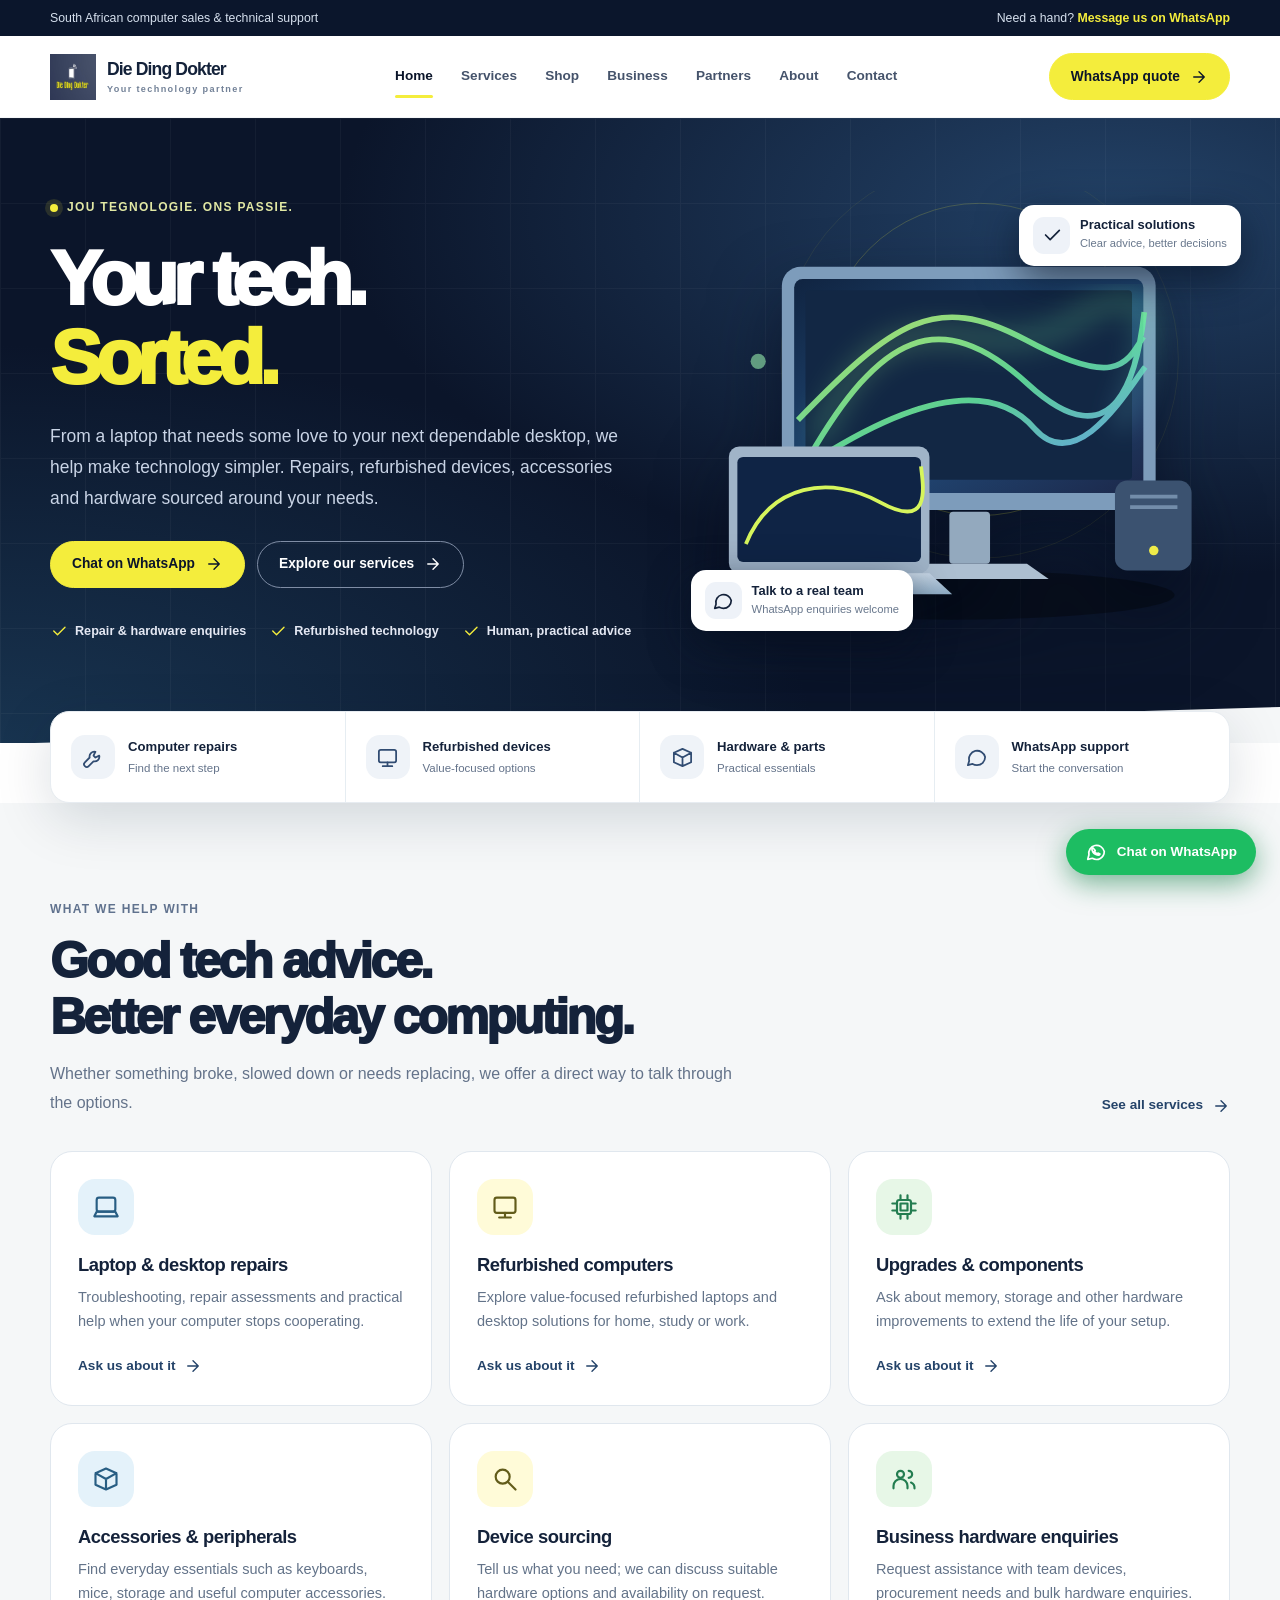
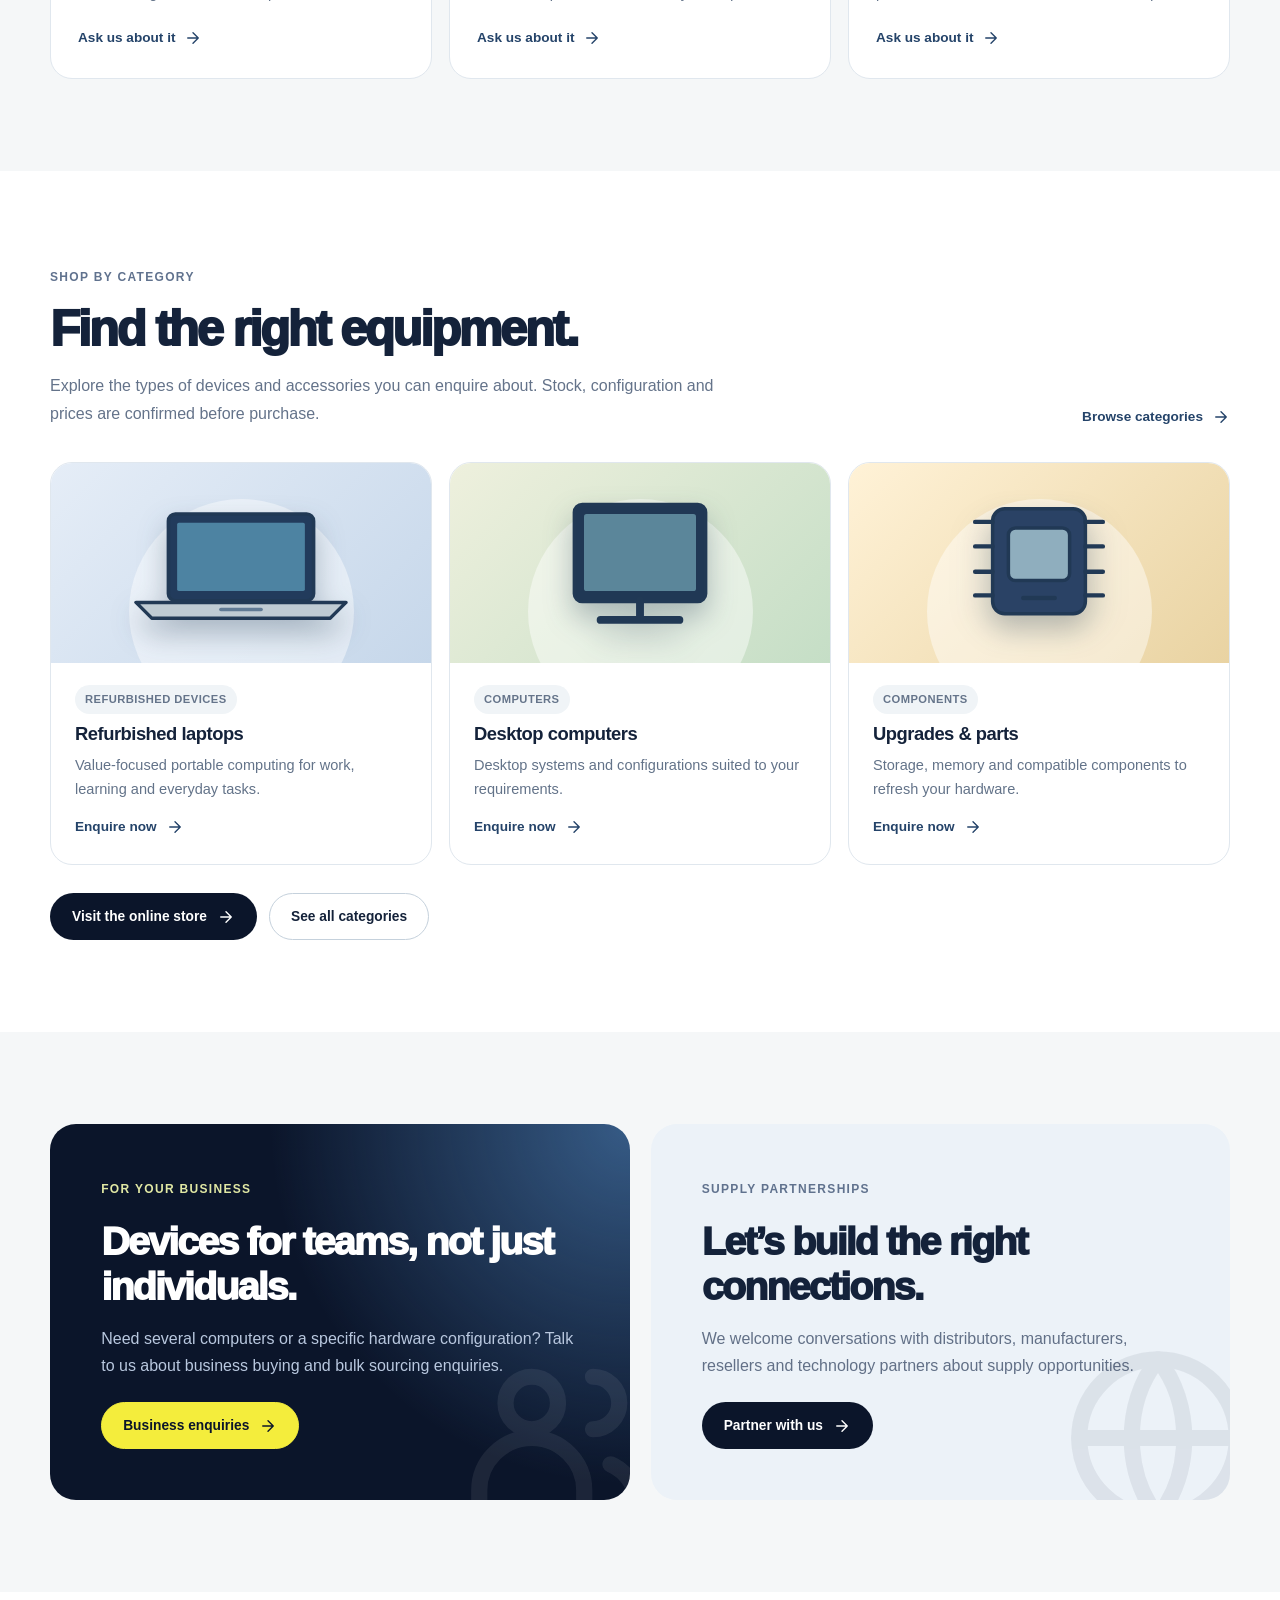
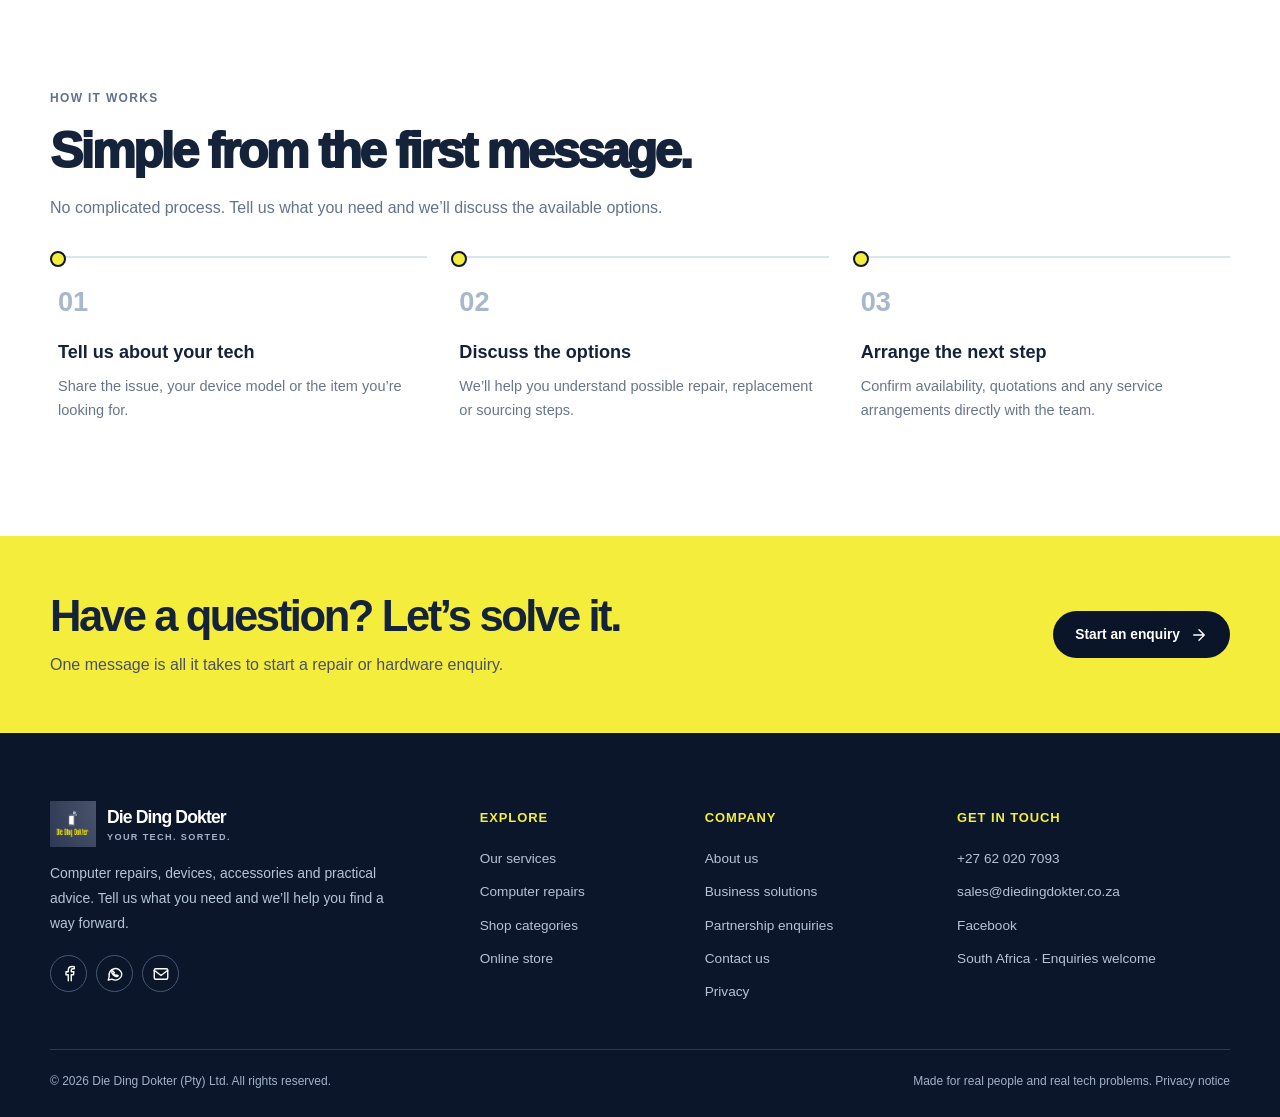
==== commit 8ad8bbe2: "Replace brand logo and favicon with approved artwork" ====
--- a/index.html
+++ b/index.html
@@ -1,4 +1,4 @@
-<!doctype html><html lang="en-ZA"><head><meta charset="utf-8"><meta name="viewport" content="width=device-width, initial-scale=1"><meta name="theme-color" content="#0b152a"><meta name="description" content="Computer repairs, refurbished laptops, desktop computers, accessories and practical IT solutions. WhatsApp Die Ding Dokter for help."><link rel="canonical" href="https://www.diedingdokter.co.za/"><link rel="icon" href="./assets/favicon.svg" type="image/svg+xml"><link rel="stylesheet" href="./assets/style.css"><meta property="og:type" content="website"><meta property="og:site_name" content="Die Ding Dokter"><meta property="og:title" content="Your tech. Sorted."><meta property="og:description" content="Computer repairs, refurbished laptops, desktop computers, accessories and practical IT solutions. WhatsApp Die Ding Dokter for help."><meta property="og:url" content="https://www.diedingdokter.co.za/"><meta property="og:image" content="https://www.diedingdokter.co.za/assets/social-preview.svg"><meta name="twitter:card" content="summary_large_image"><title>Your tech. Sorted. | Die Ding Dokter</title><script type="application/ld+json">{"@context":"https://schema.org","@type":"ComputerStore","name":"Die Ding Dokter","description":"Computer repairs, refurbished devices and IT hardware enquiries in South Africa.","url":"https://www.diedingdokter.co.za/","telephone":"+27 62 020 7093","email":"sales@diedingdokter.co.za","sameAs":["https://www.facebook.com/diedingdokter"],"areaServed":{"@type":"Country","name":"South Africa"}}</script><script defer src="./assets/site.js"></script></head><body><a href="#main" class="skip">Skip to content</a><div class="topbar"><div class="container topbar-inner"><span>South African computer sales &amp; technical support</span><span>Need a hand? <a href="https://wa.me/27620207093?text=Hello%20Die%20Ding%20Dokter%2C%20I%20need%20some%20help%20with%20my%20computer." target="_blank" rel="noopener noreferrer">Message us on WhatsApp</a></span></div></div><header class="header"><div class="container header-inner"><a class="brand" href="./" aria-label="Die Ding Dokter home"><span class="brand-icon"><svg aria-hidden="true" viewBox="0 0 24 24" fill="none" stroke="currentColor" stroke-width="1.85" stroke-linecap="round" stroke-linejoin="round"><rect x="7" y="5" width="10" height="16" rx="2"/><path d="M18 5q4 3 4 7M16 1q7 4 7 11"/></svg></span><span class="brand-copy"><strong>Die Ding Dokter</strong><small>Your technology partner</small></span></a><nav aria-label="Primary navigation" class="nav"><a aria-current="page" href="./">Home</a><a href="./services/">Services</a><a href="./shop/">Shop</a><a href="./business/">Business</a><a href="./partners/">Partners</a><a href="./about/">About</a><a href="./contact/">Contact</a></nav><div class="header-action"><a class="btn btn-gold" target="_blank" rel="noopener noreferrer" href="https://wa.me/27620207093?text=Hello%20Die%20Ding%20Dokter%2C%20I'd%20like%20a%20quotation.">WhatsApp quote <svg aria-hidden="true" viewBox="0 0 24 24" fill="none" stroke="currentColor" stroke-width="1.85" stroke-linecap="round" stroke-linejoin="round"><path d="M5 12h14m-7-7 7 7-7 7"/></svg></a></div><button class="menu-btn" data-menu-toggle type="button" aria-expanded="false" aria-controls="mobile-navigation" aria-label="Toggle navigation"><svg aria-hidden="true" viewBox="0 0 24 24" fill="none" stroke="currentColor" stroke-width="1.85" stroke-linecap="round" stroke-linejoin="round"><path d="M4 6h16M4 12h16M4 18h16"/></svg></button></div><nav id="mobile-navigation" class="mobile-menu" data-mobile-menu aria-label="Mobile navigation"><a aria-current="page" href="./">Home</a><a href="./services/">Services</a><a href="./shop/">Shop</a><a href="./business/">Business</a><a href="./partners/">Partners</a><a href="./about/">About</a><a href="./contact/">Contact</a></nav></header><main id="main"><section class="hero"><div class="container hero-grid"><div><span class="eyebrow light"><span class="dot"></span>Jou tegnologie. Ons passie.</span><h1>Your tech.<br><em>Sorted.</em></h1><p class="intro">From a laptop that needs some love to your next dependable desktop, we help make technology simpler. Repairs, refurbished devices, accessories and hardware sourced around your needs.</p><div class="actions"><a class="btn btn-gold" target="_blank" rel="noopener noreferrer" href="https://wa.me/27620207093?text=Hello%20Die%20Ding%20Dokter%2C%20I%20would%20like%20help%20with%20a%20computer%20or%20repair.">Chat on WhatsApp <svg aria-hidden="true" viewBox="0 0 24 24" fill="none" stroke="currentColor" stroke-width="1.85" stroke-linecap="round" stroke-linejoin="round"><path d="M5 12h14m-7-7 7 7-7 7"/></svg></a><a class="btn btn-ghost" href="services/">Explore our services <svg aria-hidden="true" viewBox="0 0 24 24" fill="none" stroke="currentColor" stroke-width="1.85" stroke-linecap="round" stroke-linejoin="round"><path d="M5 12h14m-7-7 7 7-7 7"/></svg></a></div><div class="hero-notes"><span><svg aria-hidden="true" viewBox="0 0 24 24" fill="none" stroke="currentColor" stroke-width="1.85" stroke-linecap="round" stroke-linejoin="round"><path d="m5 12 5 5L20 7"/></svg>Repair &amp; hardware enquiries</span><span><svg aria-hidden="true" viewBox="0 0 24 24" fill="none" stroke="currentColor" stroke-width="1.85" stroke-linecap="round" stroke-linejoin="round"><path d="m5 12 5 5L20 7"/></svg>Refurbished technology</span><span><svg aria-hidden="true" viewBox="0 0 24 24" fill="none" stroke="currentColor" stroke-width="1.85" stroke-linecap="round" stroke-linejoin="round"><path d="m5 12 5 5L20 7"/></svg>Human, practical advice</span></div></div><div class="hero-visual">
+<!doctype html><html lang="en-ZA"><head><meta charset="utf-8"><meta name="viewport" content="width=device-width, initial-scale=1"><meta name="theme-color" content="#0b152a"><meta name="description" content="Computer repairs, refurbished laptops, desktop computers, accessories and practical IT solutions. WhatsApp Die Ding Dokter for help."><link rel="canonical" href="https://www.diedingdokter.co.za/"><link rel="icon" href="/assets/1fbceceb-85ae-4236-a82e-68f10934cc45.jpeg" type="image/jpeg"><link rel="apple-touch-icon" href="/assets/1fbceceb-85ae-4236-a82e-68f10934cc45.jpeg"><link rel="stylesheet" href="./assets/style.css"><meta property="og:type" content="website"><meta property="og:site_name" content="Die Ding Dokter"><meta property="og:title" content="Your tech. Sorted."><meta property="og:description" content="Computer repairs, refurbished laptops, desktop computers, accessories and practical IT solutions. WhatsApp Die Ding Dokter for help."><meta property="og:url" content="https://www.diedingdokter.co.za/"><meta property="og:image" content="https://www.diedingdokter.co.za/assets/1fbceceb-85ae-4236-a82e-68f10934cc45.jpeg"><meta name="twitter:card" content="summary_large_image"><title>Your tech. Sorted. | Die Ding Dokter</title><script type="application/ld+json">{"@context":"https://schema.org","@type":"ComputerStore","name":"Die Ding Dokter","description":"Computer repairs, refurbished devices and IT hardware enquiries in South Africa.","url":"https://www.diedingdokter.co.za/","telephone":"+27 62 020 7093","email":"sales@diedingdokter.co.za","sameAs":["https://www.facebook.com/diedingdokter"],"areaServed":{"@type":"Country","name":"South Africa"}}</script><script defer src="./assets/site.js"></script></head><body><a href="#main" class="skip">Skip to content</a><div class="topbar"><div class="container topbar-inner"><span>South African computer sales &amp; technical support</span><span>Need a hand? <a href="https://wa.me/27620207093?text=Hello%20Die%20Ding%20Dokter%2C%20I%20need%20some%20help%20with%20my%20computer." target="_blank" rel="noopener noreferrer">Message us on WhatsApp</a></span></div></div><header class="header"><div class="container header-inner"><a class="brand" href="./" aria-label="Die Ding Dokter home"><span class="brand-icon"><img src="./assets/1fbceceb-85ae-4236-a82e-68f10934cc45.jpeg" alt="" width="46" height="46" decoding="async"></span><span class="brand-copy"><strong>Die Ding Dokter</strong><small>Your technology partner</small></span></a><nav aria-label="Primary navigation" class="nav"><a aria-current="page" href="./">Home</a><a href="./services/">Services</a><a href="./shop/">Shop</a><a href="./business/">Business</a><a href="./partners/">Partners</a><a href="./about/">About</a><a href="./contact/">Contact</a></nav><div class="header-action"><a class="btn btn-gold" target="_blank" rel="noopener noreferrer" href="https://wa.me/27620207093?text=Hello%20Die%20Ding%20Dokter%2C%20I'd%20like%20a%20quotation.">WhatsApp quote <svg aria-hidden="true" viewBox="0 0 24 24" fill="none" stroke="currentColor" stroke-width="1.85" stroke-linecap="round" stroke-linejoin="round"><path d="M5 12h14m-7-7 7 7-7 7"/></svg></a></div><button class="menu-btn" data-menu-toggle type="button" aria-expanded="false" aria-controls="mobile-navigation" aria-label="Toggle navigation"><svg aria-hidden="true" viewBox="0 0 24 24" fill="none" stroke="currentColor" stroke-width="1.85" stroke-linecap="round" stroke-linejoin="round"><path d="M4 6h16M4 12h16M4 18h16"/></svg></button></div><nav id="mobile-navigation" class="mobile-menu" data-mobile-menu aria-label="Mobile navigation"><a aria-current="page" href="./">Home</a><a href="./services/">Services</a><a href="./shop/">Shop</a><a href="./business/">Business</a><a href="./partners/">Partners</a><a href="./about/">About</a><a href="./contact/">Contact</a></nav></header><main id="main"><section class="hero"><div class="container hero-grid"><div><span class="eyebrow light"><span class="dot"></span>Jou tegnologie. Ons passie.</span><h1>Your tech.<br><em>Sorted.</em></h1><p class="intro">From a laptop that needs some love to your next dependable desktop, we help make technology simpler. Repairs, refurbished devices, accessories and hardware sourced around your needs.</p><div class="actions"><a class="btn btn-gold" target="_blank" rel="noopener noreferrer" href="https://wa.me/27620207093?text=Hello%20Die%20Ding%20Dokter%2C%20I%20would%20like%20help%20with%20a%20computer%20or%20repair.">Chat on WhatsApp <svg aria-hidden="true" viewBox="0 0 24 24" fill="none" stroke="currentColor" stroke-width="1.85" stroke-linecap="round" stroke-linejoin="round"><path d="M5 12h14m-7-7 7 7-7 7"/></svg></a><a class="btn btn-ghost" href="services/">Explore our services <svg aria-hidden="true" viewBox="0 0 24 24" fill="none" stroke="currentColor" stroke-width="1.85" stroke-linecap="round" stroke-linejoin="round"><path d="M5 12h14m-7-7 7 7-7 7"/></svg></a></div><div class="hero-notes"><span><svg aria-hidden="true" viewBox="0 0 24 24" fill="none" stroke="currentColor" stroke-width="1.85" stroke-linecap="round" stroke-linejoin="round"><path d="m5 12 5 5L20 7"/></svg>Repair &amp; hardware enquiries</span><span><svg aria-hidden="true" viewBox="0 0 24 24" fill="none" stroke="currentColor" stroke-width="1.85" stroke-linecap="round" stroke-linejoin="round"><path d="m5 12 5 5L20 7"/></svg>Refurbished technology</span><span><svg aria-hidden="true" viewBox="0 0 24 24" fill="none" stroke="currentColor" stroke-width="1.85" stroke-linecap="round" stroke-linejoin="round"><path d="m5 12 5 5L20 7"/></svg>Human, practical advice</span></div></div><div class="hero-visual">
 <svg viewBox="0 0 570 480" role="img" aria-label="Stylised desktop and laptop computer hardware"><defs><linearGradient id="screen" x1="0" y1="0" x2="1" y2="1"><stop stop-color="#102441"/><stop offset=".55" stop-color="#214a78"/><stop offset="1" stop-color="#1c284a"/></linearGradient><linearGradient id="glass" x1="0" x2="1" y2="1"><stop stop-color="#f4f8ff"/><stop offset="1" stop-color="#8eacc5"/></linearGradient><linearGradient id="neon" x1="0" x2="1" y2="1"><stop stop-color="#d4ff70"/><stop offset=".55" stop-color="#68eea1"/><stop offset="1" stop-color="#73b9ff"/></linearGradient><filter id="glow"><feGaussianBlur stdDeviation="15"/></filter></defs>
 <ellipse cx="276" cy="427" rx="235" ry="26" fill="#000" opacity=".33"/>
 <circle cx="305" cy="178" r="165" stroke="#f4ed3c" opacity=".2" fill="none" stroke-width="1"/><circle cx="305" cy="178" r="210" stroke="#f4ed3c" opacity=".07" fill="none" stroke-width="1"/>
@@ -9,4 +9,4 @@
 <g transform="translate(30 270)"><rect x="10" y="0" width="212" height="134" rx="11" fill="#a0b4c8"/><rect x="19" y="11" width="194" height="111" rx="6" fill="#0f2445"/><path d="M28 103c26-64 89-73 142-44s46-14 43-38" stroke="#d6f55c" stroke-width="4" fill="none"/><path d="M10 134h212l24 22H-9z" fill="url(#glass)"/><path d="M81 145h72" stroke="#677a93" stroke-width="3"/></g>
 <rect x="448" y="306" width="81" height="95" rx="13" fill="#3b5270"/><circle cx="489" cy="380" r="5" fill="#eeeb49"/><path d="M464 323h50m-50 11h50" stroke="#738daa" stroke-width="4"/>
 <g><circle cx="493" cy="55" r="13" fill="#f4ed3c" opacity=".6"/><circle cx="71" cy="180" r="8" fill="#98eead" opacity=".6"/></g></svg>
-<div class="floating one"><span class="bubble"><svg aria-hidden="true" viewBox="0 0 24 24" fill="none" stroke="currentColor" stroke-width="1.85" stroke-linecap="round" stroke-linejoin="round"><path d="m5 12 5 5L20 7"/></svg></span><div><strong>Practical solutions</strong><small>Clear advice, better decisions</small></div></div><div class="floating two"><span class="bubble"><svg aria-hidden="true" viewBox="0 0 24 24" fill="none" stroke="currentColor" stroke-width="1.85" stroke-linecap="round" stroke-linejoin="round"><path d="M21 11.5a8.5 8.5 0 0 1-8.5 8.5c-1.7 0-3.3-.5-4.6-1.3L3 20l1.4-4.5A8.5 8.5 0 1 1 21 11.5Z"/></svg></span><div><strong>Talk to a real team</strong><small>WhatsApp enquiries welcome</small></div></div></div></div><div class="hero-cut"></div></section><div class="container stats"><div class="stat"><div class="stat-icon"><svg aria-hidden="true" viewBox="0 0 24 24" fill="none" stroke="currentColor" stroke-width="1.85" stroke-linecap="round" stroke-linejoin="round"><path d="M14 6a5 5 0 0 0-6 6L3 17a2 2 0 0 0 4 4l5-5a5 5 0 0 0 6-6l-4 2-2-2z"/></svg></div><div><strong>Computer repairs</strong><span>Find the next step</span></div></div><div class="stat"><div class="stat-icon"><svg aria-hidden="true" viewBox="0 0 24 24" fill="none" stroke="currentColor" stroke-width="1.85" stroke-linecap="round" stroke-linejoin="round"><rect x="3" y="4" width="18" height="13" rx="2"/><path d="M12 17v4m-5 0h10"/></svg></div><div><strong>Refurbished devices</strong><span>Value-focused options</span></div></div><div class="stat"><div class="stat-icon"><svg aria-hidden="true" viewBox="0 0 24 24" fill="none" stroke="currentColor" stroke-width="1.85" stroke-linecap="round" stroke-linejoin="round"><path d="m3 7 9-4 9 4v10l-9 4-9-4zM3 7l9 5 9-5m-9 5v9"/></svg></div><div><strong>Hardware &amp; parts</strong><span>Practical essentials</span></div></div><div class="stat"><div class="stat-icon"><svg aria-hidden="true" viewBox="0 0 24 24" fill="none" stroke="currentColor" stroke-width="1.85" stroke-linecap="round" stroke-linejoin="round"><path d="M21 11.5a8.5 8.5 0 0 1-8.5 8.5c-1.7 0-3.3-.5-4.6-1.3L3 20l1.4-4.5A8.5 8.5 0 1 1 21 11.5Z"/></svg></div><div><strong>WhatsApp support</strong><span>Start the conversation</span></div></div></div><section class="section alt"><div class="container"><div class="head"><div><span class="eyebrow">What we help with</span><h2>Good tech advice. <br>Better everyday computing.</h2><p>Whether something broke, slowed down or needs replacing, we offer a direct way to talk through the options.</p></div><a href="services/" class="link">See all services <svg aria-hidden="true" viewBox="0 0 24 24" fill="none" stroke="currentColor" stroke-width="1.85" stroke-linecap="round" stroke-linejoin="round"><path d="M5 12h14m-7-7 7 7-7 7"/></svg></a></div><div class="cards"><article class="card"><div class="icon-tile blue"><svg aria-hidden="true" viewBox="0 0 24 24" fill="none" stroke="currentColor" stroke-width="1.85" stroke-linecap="round" stroke-linejoin="round"><rect x="4" y="4" width="16" height="12" rx="2"/><path d="M2 20h20l-2-4H4z"/></svg></div><h3>Laptop & desktop repairs</h3><p>Troubleshooting, repair assessments and practical help when your computer stops cooperating.</p><a class="link" href="contact/?service=Laptop%20%26%20PC%20repairs">Ask us about it <svg aria-hidden="true" viewBox="0 0 24 24" fill="none" stroke="currentColor" stroke-width="1.85" stroke-linecap="round" stroke-linejoin="round"><path d="M5 12h14m-7-7 7 7-7 7"/></svg></a></article><article class="card"><div class="icon-tile yellow"><svg aria-hidden="true" viewBox="0 0 24 24" fill="none" stroke="currentColor" stroke-width="1.85" stroke-linecap="round" stroke-linejoin="round"><rect x="3" y="4" width="18" height="13" rx="2"/><path d="M12 17v4m-5 0h10"/></svg></div><h3>Refurbished computers</h3><p>Explore value-focused refurbished laptops and desktop solutions for home, study or work.</p><a class="link" href="contact/?service=Refurbished%20devices">Ask us about it <svg aria-hidden="true" viewBox="0 0 24 24" fill="none" stroke="currentColor" stroke-width="1.85" stroke-linecap="round" stroke-linejoin="round"><path d="M5 12h14m-7-7 7 7-7 7"/></svg></a></article><article class="card"><div class="icon-tile green"><svg aria-hidden="true" viewBox="0 0 24 24" fill="none" stroke="currentColor" stroke-width="1.85" stroke-linecap="round" stroke-linejoin="round"><rect x="6" y="6" width="12" height="12" rx="2"/><path d="M9 9h6v6H9zm0-7v4m6-4v4M9 18v4m6-4v4M2 9h4m-4 6h4m12-6h4m-4 6h4"/></svg></div><h3>Upgrades & components</h3><p>Ask about memory, storage and other hardware improvements to extend the life of your setup.</p><a class="link" href="contact/?service=Upgrades%20%26%20components">Ask us about it <svg aria-hidden="true" viewBox="0 0 24 24" fill="none" stroke="currentColor" stroke-width="1.85" stroke-linecap="round" stroke-linejoin="round"><path d="M5 12h14m-7-7 7 7-7 7"/></svg></a></article><article class="card"><div class="icon-tile blue"><svg aria-hidden="true" viewBox="0 0 24 24" fill="none" stroke="currentColor" stroke-width="1.85" stroke-linecap="round" stroke-linejoin="round"><path d="m3 7 9-4 9 4v10l-9 4-9-4zM3 7l9 5 9-5m-9 5v9"/></svg></div><h3>Accessories & peripherals</h3><p>Find everyday essentials such as keyboards, mice, storage and useful computer accessories.</p><a class="link" href="contact/?service=Accessories">Ask us about it <svg aria-hidden="true" viewBox="0 0 24 24" fill="none" stroke="currentColor" stroke-width="1.85" stroke-linecap="round" stroke-linejoin="round"><path d="M5 12h14m-7-7 7 7-7 7"/></svg></a></article><article class="card"><div class="icon-tile yellow"><svg aria-hidden="true" viewBox="0 0 24 24" fill="none" stroke="currentColor" stroke-width="1.85" stroke-linecap="round" stroke-linejoin="round"><circle cx="10" cy="10" r="6"/><path d="m15 15 6 6"/></svg></div><h3>Device sourcing</h3><p>Tell us what you need; we can discuss suitable hardware options and availability on request.</p><a class="link" href="contact/?service=Computer%20sourcing">Ask us about it <svg aria-hidden="true" viewBox="0 0 24 24" fill="none" stroke="currentColor" stroke-width="1.85" stroke-linecap="round" stroke-linejoin="round"><path d="M5 12h14m-7-7 7 7-7 7"/></svg></a></article><article class="card"><div class="icon-tile green"><svg aria-hidden="true" viewBox="0 0 24 24" fill="none" stroke="currentColor" stroke-width="1.85" stroke-linecap="round" stroke-linejoin="round"><circle cx="9" cy="8" r="3"/><path d="M3 20v-2a6 6 0 0 1 12 0v2M16 5a3 3 0 0 1 0 6m2 4a5 5 0 0 1 3 5"/></svg></div><h3>Business hardware enquiries</h3><p>Request assistance with team devices, procurement needs and bulk hardware enquiries.</p><a class="link" href="contact/?service=Business%20hardware">Ask us about it <svg aria-hidden="true" viewBox="0 0 24 24" fill="none" stroke="currentColor" stroke-width="1.85" stroke-linecap="round" stroke-linejoin="round"><path d="M5 12h14m-7-7 7 7-7 7"/></svg></a></article></div></div></section><section class="section"><div class="container"><div class="head"><div><span class="eyebrow">Shop by category</span><h2>Find the right equipment.</h2><p>Explore the types of devices and accessories you can enquire about. Stock, configuration and prices are confirmed before purchase.</p></div><a href="shop/" class="link">Browse categories <svg aria-hidden="true" viewBox="0 0 24 24" fill="none" stroke="currentColor" stroke-width="1.85" stroke-linecap="round" stroke-linejoin="round"><path d="M5 12h14m-7-7 7 7-7 7"/></svg></a></div><div class="products"><article class="product" data-product-category="computers"><div class="product-art"><svg viewBox="0 0 260 160" role="img" aria-label="Illustration" fill="none" stroke="#213955" stroke-width="4" stroke-linecap="round" stroke-linejoin="round"><rect x="47" y="24" width="166" height="99" rx="8" fill="#223b5c"/><rect x="57" y="34" width="146" height="78" rx="2" fill="#4d83a2" stroke="none"/><path d="M10 125h240l-18 18H28z" fill="#bfcbd3"/><path d="M107 133h46" stroke="#607a94"/></svg></div><div class="product-content"><span class="tag">Refurbished devices</span><h3>Refurbished laptops</h3><p>Value-focused portable computing for work, learning and everyday tasks.</p><a class="link" href="contact/?service=Shop%20refurbished%20laptops">Enquire now <svg aria-hidden="true" viewBox="0 0 24 24" fill="none" stroke="currentColor" stroke-width="1.85" stroke-linecap="round" stroke-linejoin="round"><path d="M5 12h14m-7-7 7 7-7 7"/></svg></a></div></article><article class="product" data-product-category="computers"><div class="product-art"><svg viewBox="0 0 260 160" role="img" aria-label="Illustration" fill="none" stroke="#213955" stroke-width="4" stroke-linecap="round" stroke-linejoin="round"><rect x="55" y="13" width="150" height="111" rx="9" fill="#203855"/><rect x="66" y="24" width="128" height="88" rx="3" fill="#5b869a" stroke="none"/><path d="M130 123v22m-45 0h90" stroke-width="9"/></svg></div><div class="product-content"><span class="tag">Computers</span><h3>Desktop computers</h3><p>Desktop systems and configurations suited to your requirements.</p><a class="link" href="contact/?service=Shop%20desktop%20computers">Enquire now <svg aria-hidden="true" viewBox="0 0 24 24" fill="none" stroke="currentColor" stroke-width="1.85" stroke-linecap="round" stroke-linejoin="round"><path d="M5 12h14m-7-7 7 7-7 7"/></svg></a></div></article><article class="product" data-product-category="accessories"><div class="product-art"><svg viewBox="0 0 260 160" role="img" aria-label="Illustration" fill="none" stroke="#213955" stroke-width="4" stroke-linecap="round" stroke-linejoin="round"><rect x="77" y="18" width="106" height="120" rx="14" fill="#2a4265"/><rect x="95" y="40" width="70" height="60" rx="8" fill="#8faebe"/><path d="M77 33H57M77 61H57M77 90H57M77 117H57M183 33h20m-20 28h20m-20 29h20m-20 27h20M112 120h36" stroke-width="5"/></svg></div><div class="product-content"><span class="tag">Components</span><h3>Upgrades & parts</h3><p>Storage, memory and compatible components to refresh your hardware.</p><a class="link" href="contact/?service=Ask%20about%20computer%20upgrades">Enquire now <svg aria-hidden="true" viewBox="0 0 24 24" fill="none" stroke="currentColor" stroke-width="1.85" stroke-linecap="round" stroke-linejoin="round"><path d="M5 12h14m-7-7 7 7-7 7"/></svg></a></div></article></div><div class="actions" style="margin-top:28px"><a class="btn btn-dark" target="_blank" rel="noopener noreferrer" href="https://store.diedingdokter.co.za/">Visit the online store <svg aria-hidden="true" viewBox="0 0 24 24" fill="none" stroke="currentColor" stroke-width="1.85" stroke-linecap="round" stroke-linejoin="round"><path d="M5 12h14m-7-7 7 7-7 7"/></svg></a><a class="btn btn-outline" href="shop/">See all categories</a></div></div></section><section class="section alt"><div class="container pairs"><div class="panel night"><span class="eyebrow light">For your business</span><h2>Devices for teams, not just individuals.</h2><p>Need several computers or a specific hardware configuration? Talk to us about business buying and bulk sourcing enquiries.</p><a class="btn btn-gold" href="business/">Business enquiries <svg aria-hidden="true" viewBox="0 0 24 24" fill="none" stroke="currentColor" stroke-width="1.85" stroke-linecap="round" stroke-linejoin="round"><path d="M5 12h14m-7-7 7 7-7 7"/></svg></a><div class="watermark"><svg aria-hidden="true" viewBox="0 0 24 24" fill="none" stroke="currentColor" stroke-width="1.85" stroke-linecap="round" stroke-linejoin="round"><circle cx="9" cy="8" r="3"/><path d="M3 20v-2a6 6 0 0 1 12 0v2M16 5a3 3 0 0 1 0 6m2 4a5 5 0 0 1 3 5"/></svg></div></div><div class="panel pale"><span class="eyebrow">Supply partnerships</span><h2>Let’s build the right connections.</h2><p>We welcome conversations with distributors, manufacturers, resellers and technology partners about supply opportunities.</p><a class="btn btn-dark" href="partners/">Partner with us <svg aria-hidden="true" viewBox="0 0 24 24" fill="none" stroke="currentColor" stroke-width="1.85" stroke-linecap="round" stroke-linejoin="round"><path d="M5 12h14m-7-7 7 7-7 7"/></svg></a><div class="watermark"><svg aria-hidden="true" viewBox="0 0 24 24" fill="none" stroke="currentColor" stroke-width="1.85" stroke-linecap="round" stroke-linejoin="round"><circle cx="12" cy="12" r="9"/><path d="M3 12h18M12 3c-4 5-4 13 0 18m0-18c4 5 4 13 0 18"/></svg></div></div></div></section><section class="section"><div class="container"><div class="head"><div><span class="eyebrow">How it works</span><h2>Simple from the first message.</h2><p>No complicated process. Tell us what you need and we’ll discuss the available options.</p></div></div><div class="steps"><div class="step"><b>01</b><h3>Tell us about your tech</h3><p>Share the issue, your device model or the item you’re looking for.</p></div><div class="step"><b>02</b><h3>Discuss the options</h3><p>We’ll help you understand possible repair, replacement or sourcing steps.</p></div><div class="step"><b>03</b><h3>Arrange the next step</h3><p>Confirm availability, quotations and any service arrangements directly with the team.</p></div></div></div></section><section class="cta"><div class="container cta-inner"><div><h2>Have a question? Let’s solve it.</h2><p>One message is all it takes to start a repair or hardware enquiry.</p></div><a class="btn btn-dark" href="contact/">Start an enquiry <svg aria-hidden="true" viewBox="0 0 24 24" fill="none" stroke="currentColor" stroke-width="1.85" stroke-linecap="round" stroke-linejoin="round"><path d="M5 12h14m-7-7 7 7-7 7"/></svg></a></div></section></main><footer class="footer"><div class="container"><div class="footer-grid"><div><a class="brand" href="./"><span class="brand-icon"><svg aria-hidden="true" viewBox="0 0 24 24" fill="none" stroke="currentColor" stroke-width="1.85" stroke-linecap="round" stroke-linejoin="round"><rect x="4" y="4" width="16" height="12" rx="2"/><path d="M2 20h20l-2-4H4z"/></svg></span><span class="brand-copy"><strong>Die Ding Dokter</strong><small>YOUR TECH. SORTED.</small></span></a><p>Computer repairs, devices, accessories and practical advice. Tell us what you need and we’ll help you find a way forward.</p><div class="socials"><a href="https://www.facebook.com/diedingdokter" target="_blank" rel="noopener noreferrer" aria-label="Die Ding Dokter on Facebook"><svg aria-hidden="true" viewBox="0 0 24 24" fill="none" stroke="currentColor" stroke-width="1.85" stroke-linecap="round" stroke-linejoin="round"><path d="M15 21v-8h3l.5-4H15V7c0-1.1.4-2 2-2h2V2.2A20 20 0 0 0 16.2 2C13 2 11 4 11 7v2H8v4h3v8"/></svg></a><a href="https://wa.me/27620207093?text=Hello%20Die%20Ding%20Dokter!" target="_blank" rel="noopener noreferrer" aria-label="Chat with Die Ding Dokter on WhatsApp"><svg aria-hidden="true" viewBox="0 0 24 24" fill="none" stroke="currentColor" stroke-width="1.85" stroke-linecap="round" stroke-linejoin="round"><path d="M21 11.5A8.5 8.5 0 0 1 8 18.8L3 20l1.3-4.9A8.5 8.5 0 1 1 21 11.5Z"/><path d="M8.6 7.4c-.5.2-1.2 1.4-.8 2.7.6 2 3 4.6 5.5 5.2 1.4.3 2.7-.4 3-1l-2.2-1.1-1 1-2.9-2.9 1-1z"/></svg></a><a href="mailto:sales@diedingdokter.co.za" aria-label="Email Die Ding Dokter"><svg aria-hidden="true" viewBox="0 0 24 24" fill="none" stroke="currentColor" stroke-width="1.85" stroke-linecap="round" stroke-linejoin="round"><rect x="3" y="5" width="18" height="14" rx="2"/><path d="m3 7 9 7 9-7"/></svg></a></div></div><div><h3>Explore</h3><div class="footer-links"><a href="./services/">Our services</a><a href="./services/repairs/">Computer repairs</a><a href="./shop/">Shop categories</a><a href="https://store.diedingdokter.co.za/" target="_blank" rel="noopener noreferrer">Online store</a></div></div><div><h3>Company</h3><div class="footer-links"><a href="./about/">About us</a><a href="./business/">Business solutions</a><a href="./partners/">Partnership enquiries</a><a href="./contact/">Contact us</a><a href="./privacy/">Privacy</a></div></div><div><h3>Get in touch</h3><div class="footer-links"><a href="tel:+27620207093">+27 62 020 7093</a><a href="mailto:sales@diedingdokter.co.za">sales@diedingdokter.co.za</a><a href="https://www.facebook.com/diedingdokter" target="_blank" rel="noopener noreferrer">Facebook</a><span>South Africa · Enquiries welcome</span></div></div></div><div class="footer-bottom"><span>© <span data-year>2026</span> Die Ding Dokter (Pty) Ltd. All rights reserved.</span><span>Made for real people and real tech problems. <a href="./privacy/">Privacy notice</a></span></div></div></footer><a class="whatsapp-float" href="https://wa.me/27620207093?text=Hello%20Die%20Ding%20Dokter%2C%20I'd%20like%20some%20help." target="_blank" rel="noopener noreferrer"><svg aria-hidden="true" viewBox="0 0 24 24" fill="none" stroke="currentColor" stroke-width="1.85" stroke-linecap="round" stroke-linejoin="round"><path d="M21 11.5A8.5 8.5 0 0 1 8 18.8L3 20l1.3-4.9A8.5 8.5 0 1 1 21 11.5Z"/><path d="M8.6 7.4c-.5.2-1.2 1.4-.8 2.7.6 2 3 4.6 5.5 5.2 1.4.3 2.7-.4 3-1l-2.2-1.1-1 1-2.9-2.9 1-1z"/></svg> Chat on WhatsApp</a><nav class="mobile-cta" aria-label="Quick actions"><a href="./contact/"><svg aria-hidden="true" viewBox="0 0 24 24" fill="none" stroke="currentColor" stroke-width="1.85" stroke-linecap="round" stroke-linejoin="round"><path d="M21 11.5a8.5 8.5 0 0 1-8.5 8.5c-1.7 0-3.3-.5-4.6-1.3L3 20l1.4-4.5A8.5 8.5 0 1 1 21 11.5Z"/></svg>Get quote</a><a href="./shop/"><svg aria-hidden="true" viewBox="0 0 24 24" fill="none" stroke="currentColor" stroke-width="1.85" stroke-linecap="round" stroke-linejoin="round"><path d="M4 9h16l-1 12H5zM3 9l2-6h14l2 6M9 13v3m6-3v3"/></svg>Shop</a><a href="tel:+27620207093"><svg aria-hidden="true" viewBox="0 0 24 24" fill="none" stroke="currentColor" stroke-width="1.85" stroke-linecap="round" stroke-linejoin="round"><path d="M6 3h4l2 5-3 2c1 3 3 5 6 6l2-3 5 2v4c0 2-2 3-4 3C10 21 3 14 3 6c0-2 1-3 3-3z"/></svg>Call</a></nav></body></html>+<div class="floating one"><span class="bubble"><svg aria-hidden="true" viewBox="0 0 24 24" fill="none" stroke="currentColor" stroke-width="1.85" stroke-linecap="round" stroke-linejoin="round"><path d="m5 12 5 5L20 7"/></svg></span><div><strong>Practical solutions</strong><small>Clear advice, better decisions</small></div></div><div class="floating two"><span class="bubble"><svg aria-hidden="true" viewBox="0 0 24 24" fill="none" stroke="currentColor" stroke-width="1.85" stroke-linecap="round" stroke-linejoin="round"><path d="M21 11.5a8.5 8.5 0 0 1-8.5 8.5c-1.7 0-3.3-.5-4.6-1.3L3 20l1.4-4.5A8.5 8.5 0 1 1 21 11.5Z"/></svg></span><div><strong>Talk to a real team</strong><small>WhatsApp enquiries welcome</small></div></div></div></div><div class="hero-cut"></div></section><div class="container stats"><div class="stat"><div class="stat-icon"><svg aria-hidden="true" viewBox="0 0 24 24" fill="none" stroke="currentColor" stroke-width="1.85" stroke-linecap="round" stroke-linejoin="round"><path d="M14 6a5 5 0 0 0-6 6L3 17a2 2 0 0 0 4 4l5-5a5 5 0 0 0 6-6l-4 2-2-2z"/></svg></div><div><strong>Computer repairs</strong><span>Find the next step</span></div></div><div class="stat"><div class="stat-icon"><svg aria-hidden="true" viewBox="0 0 24 24" fill="none" stroke="currentColor" stroke-width="1.85" stroke-linecap="round" stroke-linejoin="round"><rect x="3" y="4" width="18" height="13" rx="2"/><path d="M12 17v4m-5 0h10"/></svg></div><div><strong>Refurbished devices</strong><span>Value-focused options</span></div></div><div class="stat"><div class="stat-icon"><svg aria-hidden="true" viewBox="0 0 24 24" fill="none" stroke="currentColor" stroke-width="1.85" stroke-linecap="round" stroke-linejoin="round"><path d="m3 7 9-4 9 4v10l-9 4-9-4zM3 7l9 5 9-5m-9 5v9"/></svg></div><div><strong>Hardware &amp; parts</strong><span>Practical essentials</span></div></div><div class="stat"><div class="stat-icon"><svg aria-hidden="true" viewBox="0 0 24 24" fill="none" stroke="currentColor" stroke-width="1.85" stroke-linecap="round" stroke-linejoin="round"><path d="M21 11.5a8.5 8.5 0 0 1-8.5 8.5c-1.7 0-3.3-.5-4.6-1.3L3 20l1.4-4.5A8.5 8.5 0 1 1 21 11.5Z"/></svg></div><div><strong>WhatsApp support</strong><span>Start the conversation</span></div></div></div><section class="section alt"><div class="container"><div class="head"><div><span class="eyebrow">What we help with</span><h2>Good tech advice. <br>Better everyday computing.</h2><p>Whether something broke, slowed down or needs replacing, we offer a direct way to talk through the options.</p></div><a href="services/" class="link">See all services <svg aria-hidden="true" viewBox="0 0 24 24" fill="none" stroke="currentColor" stroke-width="1.85" stroke-linecap="round" stroke-linejoin="round"><path d="M5 12h14m-7-7 7 7-7 7"/></svg></a></div><div class="cards"><article class="card"><div class="icon-tile blue"><svg aria-hidden="true" viewBox="0 0 24 24" fill="none" stroke="currentColor" stroke-width="1.85" stroke-linecap="round" stroke-linejoin="round"><rect x="4" y="4" width="16" height="12" rx="2"/><path d="M2 20h20l-2-4H4z"/></svg></div><h3>Laptop & desktop repairs</h3><p>Troubleshooting, repair assessments and practical help when your computer stops cooperating.</p><a class="link" href="contact/?service=Laptop%20%26%20PC%20repairs">Ask us about it <svg aria-hidden="true" viewBox="0 0 24 24" fill="none" stroke="currentColor" stroke-width="1.85" stroke-linecap="round" stroke-linejoin="round"><path d="M5 12h14m-7-7 7 7-7 7"/></svg></a></article><article class="card"><div class="icon-tile yellow"><svg aria-hidden="true" viewBox="0 0 24 24" fill="none" stroke="currentColor" stroke-width="1.85" stroke-linecap="round" stroke-linejoin="round"><rect x="3" y="4" width="18" height="13" rx="2"/><path d="M12 17v4m-5 0h10"/></svg></div><h3>Refurbished computers</h3><p>Explore value-focused refurbished laptops and desktop solutions for home, study or work.</p><a class="link" href="contact/?service=Refurbished%20devices">Ask us about it <svg aria-hidden="true" viewBox="0 0 24 24" fill="none" stroke="currentColor" stroke-width="1.85" stroke-linecap="round" stroke-linejoin="round"><path d="M5 12h14m-7-7 7 7-7 7"/></svg></a></article><article class="card"><div class="icon-tile green"><svg aria-hidden="true" viewBox="0 0 24 24" fill="none" stroke="currentColor" stroke-width="1.85" stroke-linecap="round" stroke-linejoin="round"><rect x="6" y="6" width="12" height="12" rx="2"/><path d="M9 9h6v6H9zm0-7v4m6-4v4M9 18v4m6-4v4M2 9h4m-4 6h4m12-6h4m-4 6h4"/></svg></div><h3>Upgrades & components</h3><p>Ask about memory, storage and other hardware improvements to extend the life of your setup.</p><a class="link" href="contact/?service=Upgrades%20%26%20components">Ask us about it <svg aria-hidden="true" viewBox="0 0 24 24" fill="none" stroke="currentColor" stroke-width="1.85" stroke-linecap="round" stroke-linejoin="round"><path d="M5 12h14m-7-7 7 7-7 7"/></svg></a></article><article class="card"><div class="icon-tile blue"><svg aria-hidden="true" viewBox="0 0 24 24" fill="none" stroke="currentColor" stroke-width="1.85" stroke-linecap="round" stroke-linejoin="round"><path d="m3 7 9-4 9 4v10l-9 4-9-4zM3 7l9 5 9-5m-9 5v9"/></svg></div><h3>Accessories & peripherals</h3><p>Find everyday essentials such as keyboards, mice, storage and useful computer accessories.</p><a class="link" href="contact/?service=Accessories">Ask us about it <svg aria-hidden="true" viewBox="0 0 24 24" fill="none" stroke="currentColor" stroke-width="1.85" stroke-linecap="round" stroke-linejoin="round"><path d="M5 12h14m-7-7 7 7-7 7"/></svg></a></article><article class="card"><div class="icon-tile yellow"><svg aria-hidden="true" viewBox="0 0 24 24" fill="none" stroke="currentColor" stroke-width="1.85" stroke-linecap="round" stroke-linejoin="round"><circle cx="10" cy="10" r="6"/><path d="m15 15 6 6"/></svg></div><h3>Device sourcing</h3><p>Tell us what you need; we can discuss suitable hardware options and availability on request.</p><a class="link" href="contact/?service=Computer%20sourcing">Ask us about it <svg aria-hidden="true" viewBox="0 0 24 24" fill="none" stroke="currentColor" stroke-width="1.85" stroke-linecap="round" stroke-linejoin="round"><path d="M5 12h14m-7-7 7 7-7 7"/></svg></a></article><article class="card"><div class="icon-tile green"><svg aria-hidden="true" viewBox="0 0 24 24" fill="none" stroke="currentColor" stroke-width="1.85" stroke-linecap="round" stroke-linejoin="round"><circle cx="9" cy="8" r="3"/><path d="M3 20v-2a6 6 0 0 1 12 0v2M16 5a3 3 0 0 1 0 6m2 4a5 5 0 0 1 3 5"/></svg></div><h3>Business hardware enquiries</h3><p>Request assistance with team devices, procurement needs and bulk hardware enquiries.</p><a class="link" href="contact/?service=Business%20hardware">Ask us about it <svg aria-hidden="true" viewBox="0 0 24 24" fill="none" stroke="currentColor" stroke-width="1.85" stroke-linecap="round" stroke-linejoin="round"><path d="M5 12h14m-7-7 7 7-7 7"/></svg></a></article></div></div></section><section class="section"><div class="container"><div class="head"><div><span class="eyebrow">Shop by category</span><h2>Find the right equipment.</h2><p>Explore the types of devices and accessories you can enquire about. Stock, configuration and prices are confirmed before purchase.</p></div><a href="shop/" class="link">Browse categories <svg aria-hidden="true" viewBox="0 0 24 24" fill="none" stroke="currentColor" stroke-width="1.85" stroke-linecap="round" stroke-linejoin="round"><path d="M5 12h14m-7-7 7 7-7 7"/></svg></a></div><div class="products"><article class="product" data-product-category="computers"><div class="product-art"><svg viewBox="0 0 260 160" role="img" aria-label="Illustration" fill="none" stroke="#213955" stroke-width="4" stroke-linecap="round" stroke-linejoin="round"><rect x="47" y="24" width="166" height="99" rx="8" fill="#223b5c"/><rect x="57" y="34" width="146" height="78" rx="2" fill="#4d83a2" stroke="none"/><path d="M10 125h240l-18 18H28z" fill="#bfcbd3"/><path d="M107 133h46" stroke="#607a94"/></svg></div><div class="product-content"><span class="tag">Refurbished devices</span><h3>Refurbished laptops</h3><p>Value-focused portable computing for work, learning and everyday tasks.</p><a class="link" href="contact/?service=Shop%20refurbished%20laptops">Enquire now <svg aria-hidden="true" viewBox="0 0 24 24" fill="none" stroke="currentColor" stroke-width="1.85" stroke-linecap="round" stroke-linejoin="round"><path d="M5 12h14m-7-7 7 7-7 7"/></svg></a></div></article><article class="product" data-product-category="computers"><div class="product-art"><svg viewBox="0 0 260 160" role="img" aria-label="Illustration" fill="none" stroke="#213955" stroke-width="4" stroke-linecap="round" stroke-linejoin="round"><rect x="55" y="13" width="150" height="111" rx="9" fill="#203855"/><rect x="66" y="24" width="128" height="88" rx="3" fill="#5b869a" stroke="none"/><path d="M130 123v22m-45 0h90" stroke-width="9"/></svg></div><div class="product-content"><span class="tag">Computers</span><h3>Desktop computers</h3><p>Desktop systems and configurations suited to your requirements.</p><a class="link" href="contact/?service=Shop%20desktop%20computers">Enquire now <svg aria-hidden="true" viewBox="0 0 24 24" fill="none" stroke="currentColor" stroke-width="1.85" stroke-linecap="round" stroke-linejoin="round"><path d="M5 12h14m-7-7 7 7-7 7"/></svg></a></div></article><article class="product" data-product-category="accessories"><div class="product-art"><svg viewBox="0 0 260 160" role="img" aria-label="Illustration" fill="none" stroke="#213955" stroke-width="4" stroke-linecap="round" stroke-linejoin="round"><rect x="77" y="18" width="106" height="120" rx="14" fill="#2a4265"/><rect x="95" y="40" width="70" height="60" rx="8" fill="#8faebe"/><path d="M77 33H57M77 61H57M77 90H57M77 117H57M183 33h20m-20 28h20m-20 29h20m-20 27h20M112 120h36" stroke-width="5"/></svg></div><div class="product-content"><span class="tag">Components</span><h3>Upgrades & parts</h3><p>Storage, memory and compatible components to refresh your hardware.</p><a class="link" href="contact/?service=Ask%20about%20computer%20upgrades">Enquire now <svg aria-hidden="true" viewBox="0 0 24 24" fill="none" stroke="currentColor" stroke-width="1.85" stroke-linecap="round" stroke-linejoin="round"><path d="M5 12h14m-7-7 7 7-7 7"/></svg></a></div></article></div><div class="actions" style="margin-top:28px"><a class="btn btn-dark" target="_blank" rel="noopener noreferrer" href="https://store.diedingdokter.co.za/">Visit the online store <svg aria-hidden="true" viewBox="0 0 24 24" fill="none" stroke="currentColor" stroke-width="1.85" stroke-linecap="round" stroke-linejoin="round"><path d="M5 12h14m-7-7 7 7-7 7"/></svg></a><a class="btn btn-outline" href="shop/">See all categories</a></div></div></section><section class="section alt"><div class="container pairs"><div class="panel night"><span class="eyebrow light">For your business</span><h2>Devices for teams, not just individuals.</h2><p>Need several computers or a specific hardware configuration? Talk to us about business buying and bulk sourcing enquiries.</p><a class="btn btn-gold" href="business/">Business enquiries <svg aria-hidden="true" viewBox="0 0 24 24" fill="none" stroke="currentColor" stroke-width="1.85" stroke-linecap="round" stroke-linejoin="round"><path d="M5 12h14m-7-7 7 7-7 7"/></svg></a><div class="watermark"><svg aria-hidden="true" viewBox="0 0 24 24" fill="none" stroke="currentColor" stroke-width="1.85" stroke-linecap="round" stroke-linejoin="round"><circle cx="9" cy="8" r="3"/><path d="M3 20v-2a6 6 0 0 1 12 0v2M16 5a3 3 0 0 1 0 6m2 4a5 5 0 0 1 3 5"/></svg></div></div><div class="panel pale"><span class="eyebrow">Supply partnerships</span><h2>Let’s build the right connections.</h2><p>We welcome conversations with distributors, manufacturers, resellers and technology partners about supply opportunities.</p><a class="btn btn-dark" href="partners/">Partner with us <svg aria-hidden="true" viewBox="0 0 24 24" fill="none" stroke="currentColor" stroke-width="1.85" stroke-linecap="round" stroke-linejoin="round"><path d="M5 12h14m-7-7 7 7-7 7"/></svg></a><div class="watermark"><svg aria-hidden="true" viewBox="0 0 24 24" fill="none" stroke="currentColor" stroke-width="1.85" stroke-linecap="round" stroke-linejoin="round"><circle cx="12" cy="12" r="9"/><path d="M3 12h18M12 3c-4 5-4 13 0 18m0-18c4 5 4 13 0 18"/></svg></div></div></div></section><section class="section"><div class="container"><div class="head"><div><span class="eyebrow">How it works</span><h2>Simple from the first message.</h2><p>No complicated process. Tell us what you need and we’ll discuss the available options.</p></div></div><div class="steps"><div class="step"><b>01</b><h3>Tell us about your tech</h3><p>Share the issue, your device model or the item you’re looking for.</p></div><div class="step"><b>02</b><h3>Discuss the options</h3><p>We’ll help you understand possible repair, replacement or sourcing steps.</p></div><div class="step"><b>03</b><h3>Arrange the next step</h3><p>Confirm availability, quotations and any service arrangements directly with the team.</p></div></div></div></section><section class="cta"><div class="container cta-inner"><div><h2>Have a question? Let’s solve it.</h2><p>One message is all it takes to start a repair or hardware enquiry.</p></div><a class="btn btn-dark" href="contact/">Start an enquiry <svg aria-hidden="true" viewBox="0 0 24 24" fill="none" stroke="currentColor" stroke-width="1.85" stroke-linecap="round" stroke-linejoin="round"><path d="M5 12h14m-7-7 7 7-7 7"/></svg></a></div></section></main><footer class="footer"><div class="container"><div class="footer-grid"><div><a class="brand" href="./"><span class="brand-icon"><img src="./assets/1fbceceb-85ae-4236-a82e-68f10934cc45.jpeg" alt="" width="46" height="46" decoding="async"></span><span class="brand-copy"><strong>Die Ding Dokter</strong><small>YOUR TECH. SORTED.</small></span></a><p>Computer repairs, devices, accessories and practical advice. Tell us what you need and we’ll help you find a way forward.</p><div class="socials"><a href="https://www.facebook.com/diedingdokter" target="_blank" rel="noopener noreferrer" aria-label="Die Ding Dokter on Facebook"><svg aria-hidden="true" viewBox="0 0 24 24" fill="none" stroke="currentColor" stroke-width="1.85" stroke-linecap="round" stroke-linejoin="round"><path d="M15 21v-8h3l.5-4H15V7c0-1.1.4-2 2-2h2V2.2A20 20 0 0 0 16.2 2C13 2 11 4 11 7v2H8v4h3v8"/></svg></a><a href="https://wa.me/27620207093?text=Hello%20Die%20Ding%20Dokter!" target="_blank" rel="noopener noreferrer" aria-label="Chat with Die Ding Dokter on WhatsApp"><svg aria-hidden="true" viewBox="0 0 24 24" fill="none" stroke="currentColor" stroke-width="1.85" stroke-linecap="round" stroke-linejoin="round"><path d="M21 11.5A8.5 8.5 0 0 1 8 18.8L3 20l1.3-4.9A8.5 8.5 0 1 1 21 11.5Z"/><path d="M8.6 7.4c-.5.2-1.2 1.4-.8 2.7.6 2 3 4.6 5.5 5.2 1.4.3 2.7-.4 3-1l-2.2-1.1-1 1-2.9-2.9 1-1z"/></svg></a><a href="mailto:sales@diedingdokter.co.za" aria-label="Email Die Ding Dokter"><svg aria-hidden="true" viewBox="0 0 24 24" fill="none" stroke="currentColor" stroke-width="1.85" stroke-linecap="round" stroke-linejoin="round"><rect x="3" y="5" width="18" height="14" rx="2"/><path d="m3 7 9 7 9-7"/></svg></a></div></div><div><h3>Explore</h3><div class="footer-links"><a href="./services/">Our services</a><a href="./services/repairs/">Computer repairs</a><a href="./shop/">Shop categories</a><a href="https://store.diedingdokter.co.za/" target="_blank" rel="noopener noreferrer">Online store</a></div></div><div><h3>Company</h3><div class="footer-links"><a href="./about/">About us</a><a href="./business/">Business solutions</a><a href="./partners/">Partnership enquiries</a><a href="./contact/">Contact us</a><a href="./privacy/">Privacy</a></div></div><div><h3>Get in touch</h3><div class="footer-links"><a href="tel:+27620207093">+27 62 020 7093</a><a href="mailto:sales@diedingdokter.co.za">sales@diedingdokter.co.za</a><a href="https://www.facebook.com/diedingdokter" target="_blank" rel="noopener noreferrer">Facebook</a><span>South Africa · Enquiries welcome</span></div></div></div><div class="footer-bottom"><span>© <span data-year>2026</span> Die Ding Dokter (Pty) Ltd. All rights reserved.</span><span>Made for real people and real tech problems. <a href="./privacy/">Privacy notice</a></span></div></div></footer><a class="whatsapp-float" href="https://wa.me/27620207093?text=Hello%20Die%20Ding%20Dokter%2C%20I'd%20like%20some%20help." target="_blank" rel="noopener noreferrer"><svg aria-hidden="true" viewBox="0 0 24 24" fill="none" stroke="currentColor" stroke-width="1.85" stroke-linecap="round" stroke-linejoin="round"><path d="M21 11.5A8.5 8.5 0 0 1 8 18.8L3 20l1.3-4.9A8.5 8.5 0 1 1 21 11.5Z"/><path d="M8.6 7.4c-.5.2-1.2 1.4-.8 2.7.6 2 3 4.6 5.5 5.2 1.4.3 2.7-.4 3-1l-2.2-1.1-1 1-2.9-2.9 1-1z"/></svg> Chat on WhatsApp</a><nav class="mobile-cta" aria-label="Quick actions"><a href="./contact/"><svg aria-hidden="true" viewBox="0 0 24 24" fill="none" stroke="currentColor" stroke-width="1.85" stroke-linecap="round" stroke-linejoin="round"><path d="M21 11.5a8.5 8.5 0 0 1-8.5 8.5c-1.7 0-3.3-.5-4.6-1.3L3 20l1.4-4.5A8.5 8.5 0 1 1 21 11.5Z"/></svg>Get quote</a><a href="./shop/"><svg aria-hidden="true" viewBox="0 0 24 24" fill="none" stroke="currentColor" stroke-width="1.85" stroke-linecap="round" stroke-linejoin="round"><path d="M4 9h16l-1 12H5zM3 9l2-6h14l2 6M9 13v3m6-3v3"/></svg>Shop</a><a href="tel:+27620207093"><svg aria-hidden="true" viewBox="0 0 24 24" fill="none" stroke="currentColor" stroke-width="1.85" stroke-linecap="round" stroke-linejoin="round"><path d="M6 3h4l2 5-3 2c1 3 3 5 6 6l2-3 5 2v4c0 2-2 3-4 3C10 21 3 14 3 6c0-2 1-3 3-3z"/></svg>Call</a></nav></body></html>
--- a/assets/style.css
+++ b/assets/style.css
@@ -17,3 +17,5 @@
 @media(max-width:760px){.container{width:calc(100% - 36px)}.topbar-inner span:last-child{display:none}.header-inner{min-height:67px}.brand-icon{width:42px;height:42px}.hero-grid{grid-template-columns:1fr;padding:60px 0 67px;gap:7px}.hero h1{font-size:clamp(3rem,11vw,4.85rem)}.hero-visual{max-width:490px}.hero .intro{font-size:1.02rem}.hero-cut{height:24px}.stats{grid-template-columns:repeat(2,1fr);margin-top:0}.stat:nth-child(2){border-right:0}.stat:nth-child(-n+2){border-bottom:1px solid var(--line)}.section{padding:66px 0}.head{flex-direction:column;align-items:flex-start;gap:12px}.cards,.products{grid-template-columns:repeat(2,1fr)}.pairs,.split,.contact-grid,.faq-list{grid-template-columns:1fr}.split{gap:26px}.cta-inner{flex-direction:column;align-items:flex-start;gap:24px}.footer-grid{grid-template-columns:1fr 1fr}.footer-grid>div:first-child{grid-column:1/-1}.footer-grid>div:last-child{grid-column:auto}.page-hero{padding:60px 0 66px}.mobile-cta{display:grid;position:fixed;bottom:0;left:0;right:0;z-index:95;grid-template-columns:repeat(3,1fr);gap:5px;background:#fff;padding:8px max(12px,env(safe-area-inset-right)) calc(8px + env(safe-area-inset-bottom)) max(12px,env(safe-area-inset-left));border-top:1px solid var(--line);box-shadow:0 -5px 25px #0b18252b}.mobile-cta a{display:flex;align-items:center;justify-content:center;gap:6px;background:#f0f4f7;border-radius:10px;padding:10px 4px;font-size:.72rem;font-weight:850;line-height:1.2}.mobile-cta a:first-child{background:var(--gold)}.mobile-cta svg{width:17px}.whatsapp-float{display:none}body{padding-bottom:70px}}
 @media(max-width:540px){.container{width:calc(100% - 30px)}.hero-grid{padding-top:49px}.hero h1{font-size:clamp(2.8rem,11.6vw,4rem)}.hero .btn{padding:12px 15px}.hero-notes{gap:11px 20px}.floating.one{transform:scale(.8);transform-origin:right top}.floating.two{transform:scale(.85);transform-origin:left bottom}.stats .stat{padding:18px 12px;gap:7px}.stat-icon{display:none}.cards,.products{grid-template-columns:1fr}.section h2{font-size:2.05rem}.steps{grid-template-columns:1fr;gap:4px}.panel{min-height:310px;padding:30px 27px}.form-fields{grid-template-columns:1fr}.form-card{padding:23px 19px}.footer-grid{gap:30px}.footer-grid>div:last-child{grid-column:1/-1}.footer-bottom{flex-direction:column;gap:8px}.page-hero h1{font-size:2.7rem}}
 @media(prefers-reduced-motion:reduce){html{scroll-behavior:auto}*,*:before,*:after{transition:none!important;animation:none!important}}
+
+.visually-hidden{position:absolute!important;width:1px!important;height:1px!important;padding:0!important;margin:-1px!important;overflow:hidden!important;clip:rect(0,0,0,0)!important;white-space:nowrap!important;border:0!important}
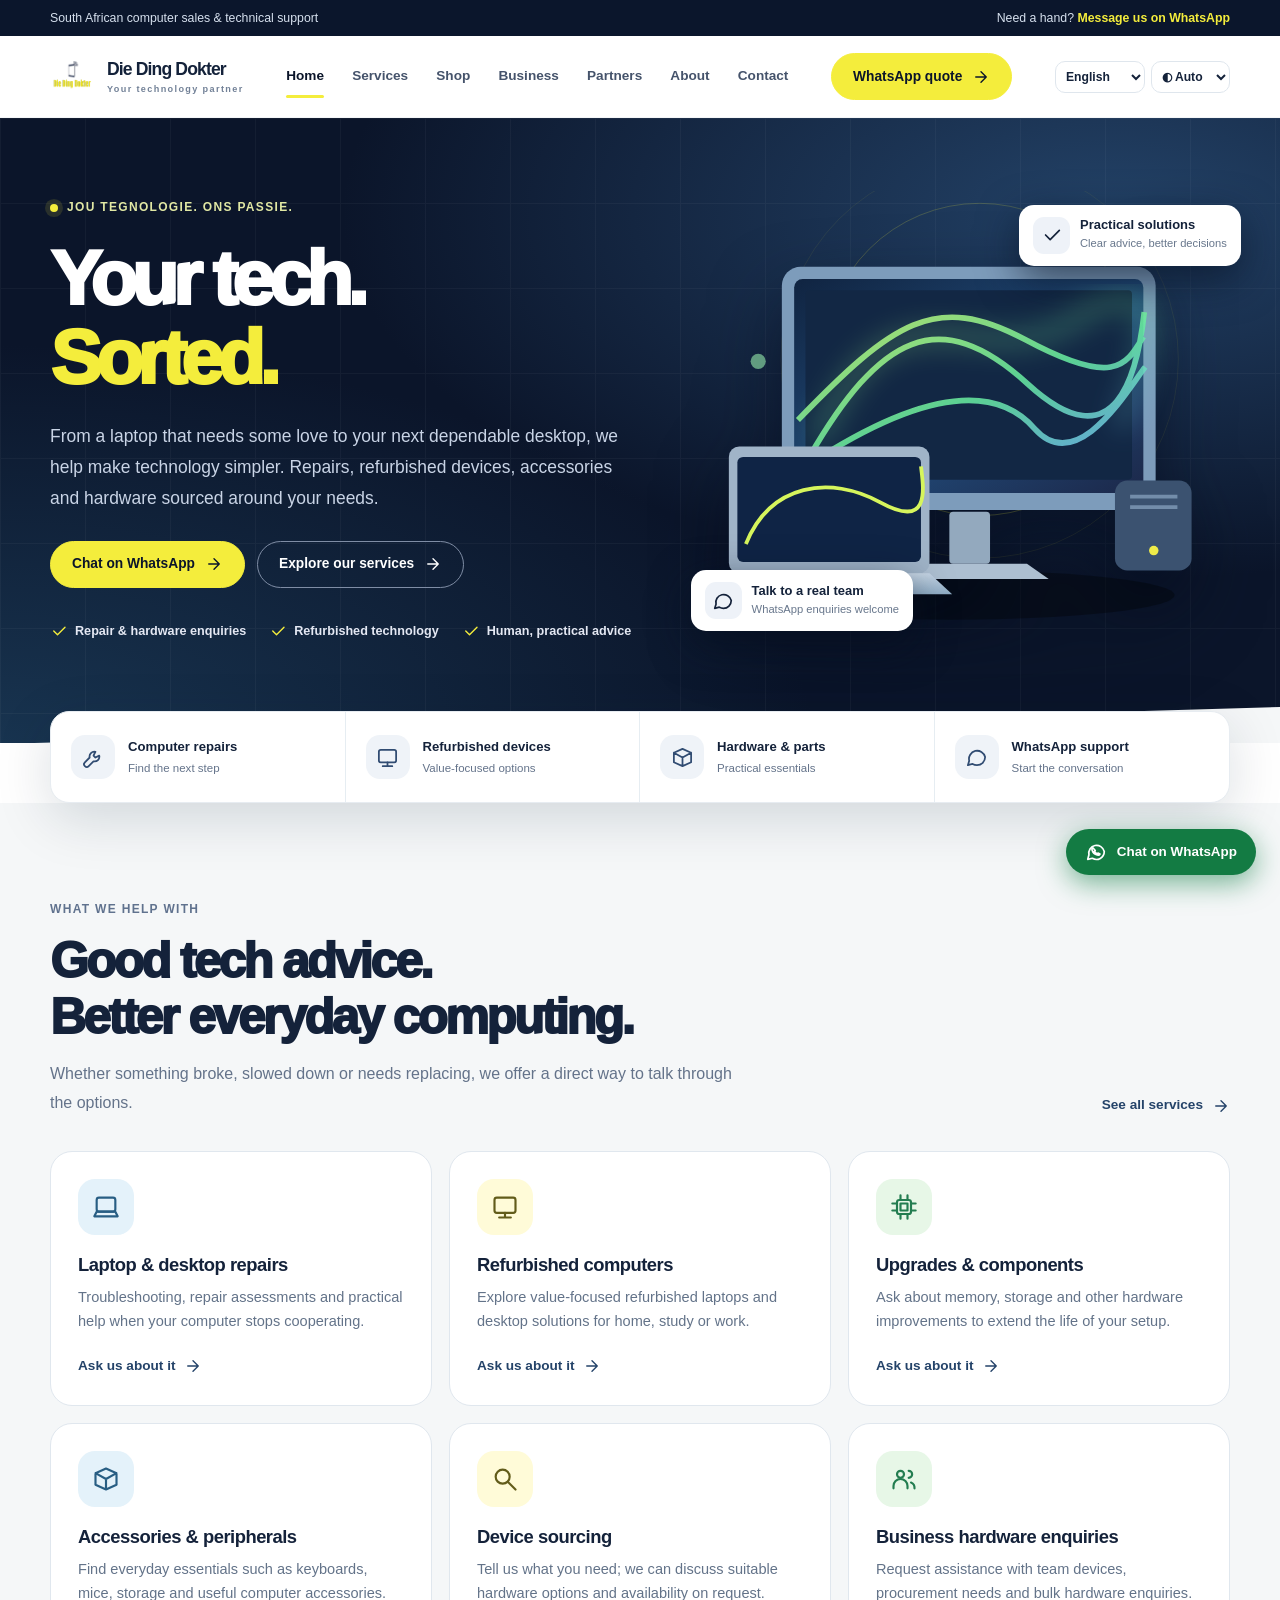
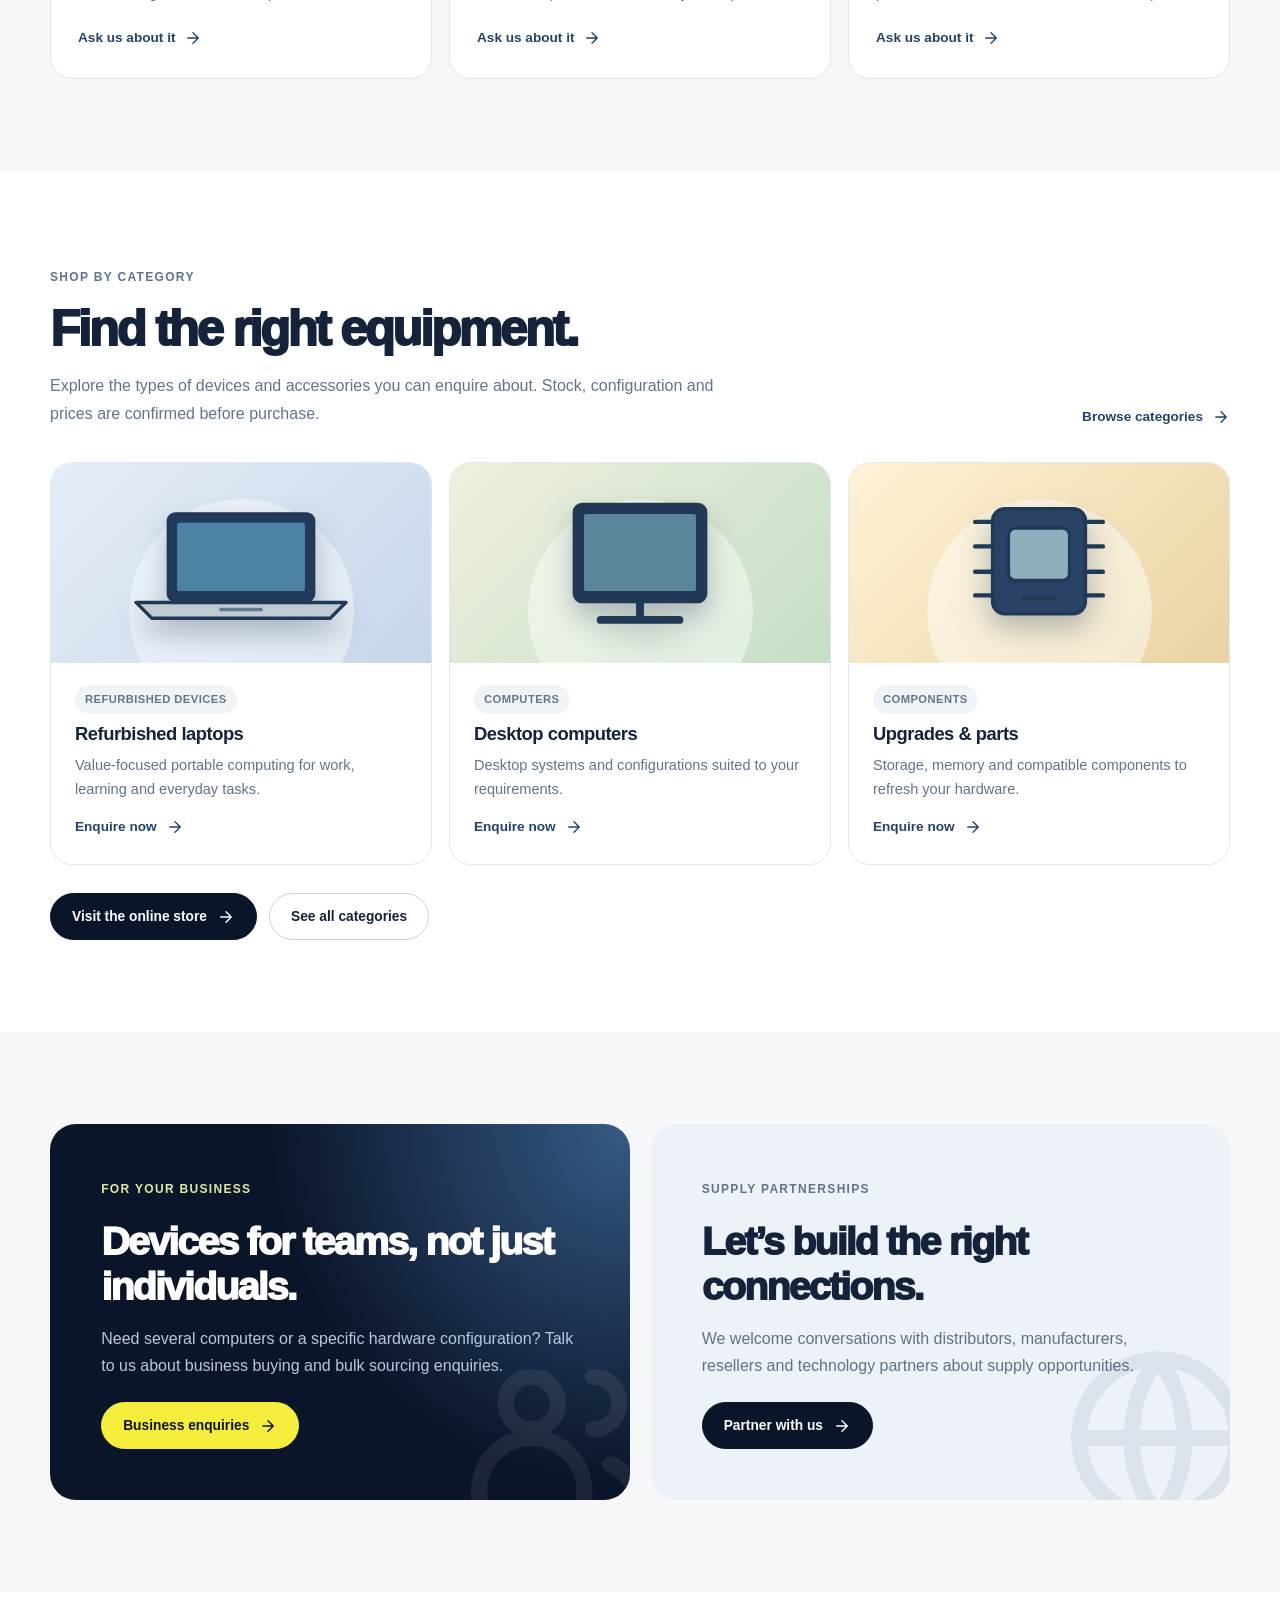
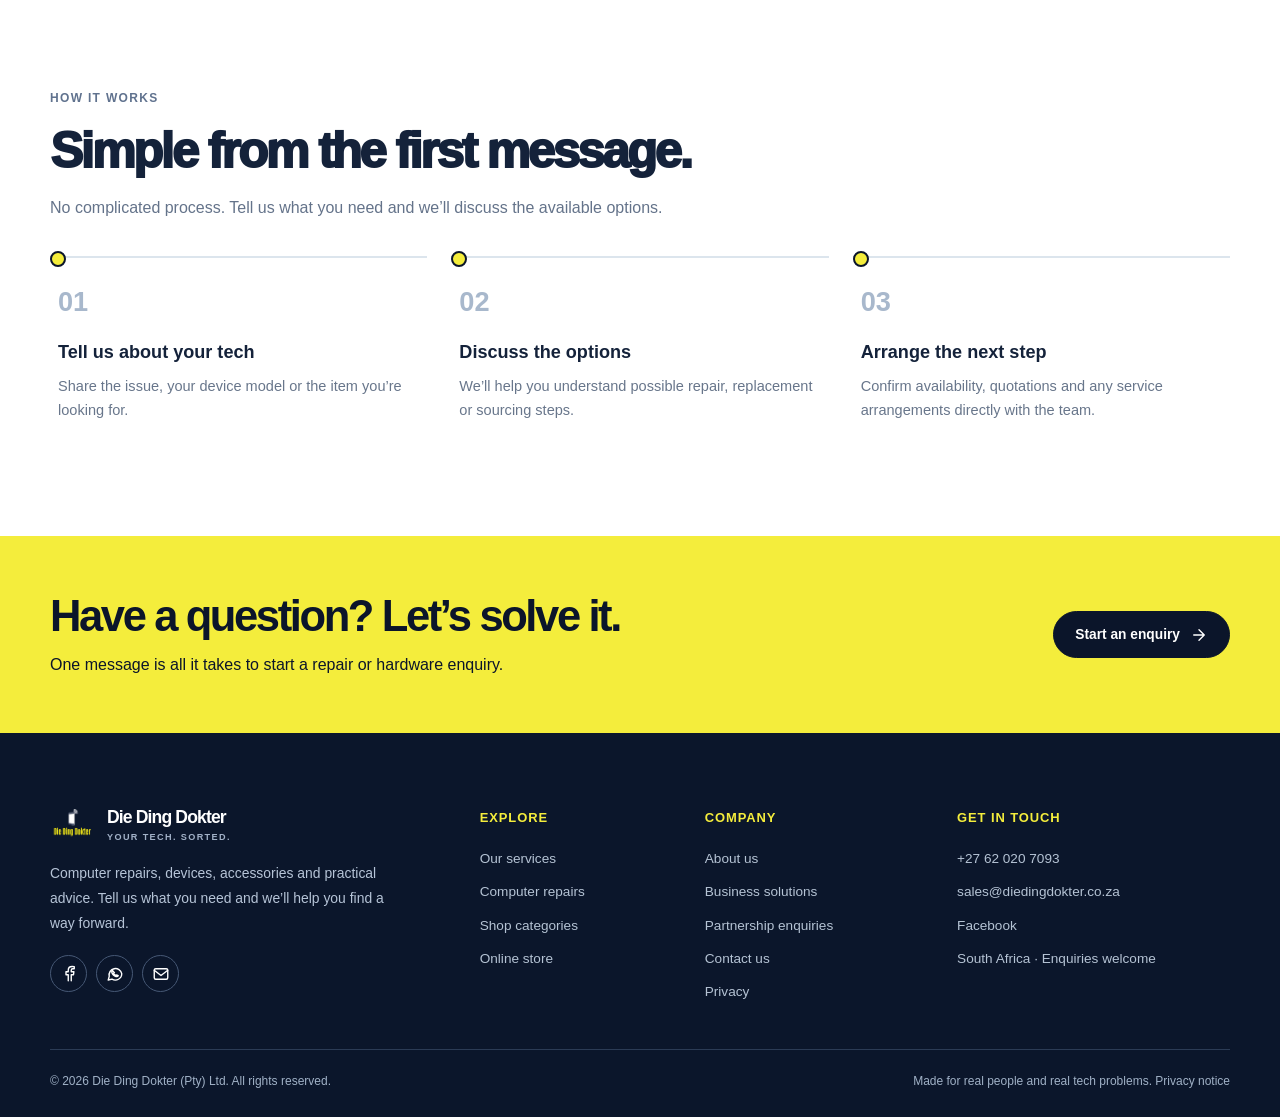
==== commit 599b71d8: "Use new DDD logo as site branding and favicon" ====
--- a/index.html
+++ b/index.html
@@ -1,4 +1,4 @@
-<!doctype html><html lang="en-ZA"><head><meta charset="utf-8"><meta name="viewport" content="width=device-width, initial-scale=1"><meta name="theme-color" content="#0b152a"><meta name="description" content="Computer repairs, refurbished laptops, desktop computers, accessories and practical IT solutions. WhatsApp Die Ding Dokter for help."><link rel="canonical" href="https://www.diedingdokter.co.za/"><link rel="icon" href="/assets/1fbceceb-85ae-4236-a82e-68f10934cc45.jpeg" type="image/jpeg"><link rel="apple-touch-icon" href="/assets/1fbceceb-85ae-4236-a82e-68f10934cc45.jpeg"><link rel="stylesheet" href="./assets/style.css"><meta property="og:type" content="website"><meta property="og:site_name" content="Die Ding Dokter"><meta property="og:title" content="Your tech. Sorted."><meta property="og:description" content="Computer repairs, refurbished laptops, desktop computers, accessories and practical IT solutions. WhatsApp Die Ding Dokter for help."><meta property="og:url" content="https://www.diedingdokter.co.za/"><meta property="og:image" content="https://www.diedingdokter.co.za/assets/1fbceceb-85ae-4236-a82e-68f10934cc45.jpeg"><meta name="twitter:card" content="summary_large_image"><title>Your tech. Sorted. | Die Ding Dokter</title><script type="application/ld+json">{"@context":"https://schema.org","@type":"ComputerStore","name":"Die Ding Dokter","description":"Computer repairs, refurbished devices and IT hardware enquiries in South Africa.","url":"https://www.diedingdokter.co.za/","telephone":"+27 62 020 7093","email":"sales@diedingdokter.co.za","sameAs":["https://www.facebook.com/diedingdokter"],"areaServed":{"@type":"Country","name":"South Africa"}}</script><script defer src="./assets/site.js"></script></head><body><a href="#main" class="skip">Skip to content</a><div class="topbar"><div class="container topbar-inner"><span>South African computer sales &amp; technical support</span><span>Need a hand? <a href="https://wa.me/27620207093?text=Hello%20Die%20Ding%20Dokter%2C%20I%20need%20some%20help%20with%20my%20computer." target="_blank" rel="noopener noreferrer">Message us on WhatsApp</a></span></div></div><header class="header"><div class="container header-inner"><a class="brand" href="./" aria-label="Die Ding Dokter home"><span class="brand-icon"><img src="./assets/1fbceceb-85ae-4236-a82e-68f10934cc45.jpeg" alt="" width="46" height="46" decoding="async"></span><span class="brand-copy"><strong>Die Ding Dokter</strong><small>Your technology partner</small></span></a><nav aria-label="Primary navigation" class="nav"><a aria-current="page" href="./">Home</a><a href="./services/">Services</a><a href="./shop/">Shop</a><a href="./business/">Business</a><a href="./partners/">Partners</a><a href="./about/">About</a><a href="./contact/">Contact</a></nav><div class="header-action"><a class="btn btn-gold" target="_blank" rel="noopener noreferrer" href="https://wa.me/27620207093?text=Hello%20Die%20Ding%20Dokter%2C%20I'd%20like%20a%20quotation.">WhatsApp quote <svg aria-hidden="true" viewBox="0 0 24 24" fill="none" stroke="currentColor" stroke-width="1.85" stroke-linecap="round" stroke-linejoin="round"><path d="M5 12h14m-7-7 7 7-7 7"/></svg></a></div><button class="menu-btn" data-menu-toggle type="button" aria-expanded="false" aria-controls="mobile-navigation" aria-label="Toggle navigation"><svg aria-hidden="true" viewBox="0 0 24 24" fill="none" stroke="currentColor" stroke-width="1.85" stroke-linecap="round" stroke-linejoin="round"><path d="M4 6h16M4 12h16M4 18h16"/></svg></button></div><nav id="mobile-navigation" class="mobile-menu" data-mobile-menu aria-label="Mobile navigation"><a aria-current="page" href="./">Home</a><a href="./services/">Services</a><a href="./shop/">Shop</a><a href="./business/">Business</a><a href="./partners/">Partners</a><a href="./about/">About</a><a href="./contact/">Contact</a></nav></header><main id="main"><section class="hero"><div class="container hero-grid"><div><span class="eyebrow light"><span class="dot"></span>Jou tegnologie. Ons passie.</span><h1>Your tech.<br><em>Sorted.</em></h1><p class="intro">From a laptop that needs some love to your next dependable desktop, we help make technology simpler. Repairs, refurbished devices, accessories and hardware sourced around your needs.</p><div class="actions"><a class="btn btn-gold" target="_blank" rel="noopener noreferrer" href="https://wa.me/27620207093?text=Hello%20Die%20Ding%20Dokter%2C%20I%20would%20like%20help%20with%20a%20computer%20or%20repair.">Chat on WhatsApp <svg aria-hidden="true" viewBox="0 0 24 24" fill="none" stroke="currentColor" stroke-width="1.85" stroke-linecap="round" stroke-linejoin="round"><path d="M5 12h14m-7-7 7 7-7 7"/></svg></a><a class="btn btn-ghost" href="services/">Explore our services <svg aria-hidden="true" viewBox="0 0 24 24" fill="none" stroke="currentColor" stroke-width="1.85" stroke-linecap="round" stroke-linejoin="round"><path d="M5 12h14m-7-7 7 7-7 7"/></svg></a></div><div class="hero-notes"><span><svg aria-hidden="true" viewBox="0 0 24 24" fill="none" stroke="currentColor" stroke-width="1.85" stroke-linecap="round" stroke-linejoin="round"><path d="m5 12 5 5L20 7"/></svg>Repair &amp; hardware enquiries</span><span><svg aria-hidden="true" viewBox="0 0 24 24" fill="none" stroke="currentColor" stroke-width="1.85" stroke-linecap="round" stroke-linejoin="round"><path d="m5 12 5 5L20 7"/></svg>Refurbished technology</span><span><svg aria-hidden="true" viewBox="0 0 24 24" fill="none" stroke="currentColor" stroke-width="1.85" stroke-linecap="round" stroke-linejoin="round"><path d="m5 12 5 5L20 7"/></svg>Human, practical advice</span></div></div><div class="hero-visual">
+<!doctype html><html lang="en-ZA"><head><meta charset="utf-8"><meta name="viewport" content="width=device-width, initial-scale=1"><meta name="theme-color" content="#0b152a"><meta name="description" content="Computer repairs, refurbished laptops, desktop computers, accessories and practical IT solutions. WhatsApp Die Ding Dokter for help."><link rel="canonical" href="https://www.diedingdokter.co.za/"><link rel="icon" href="/assets/ddd-logo.png" type="image/png"><link rel="apple-touch-icon" href="/assets/ddd-logo.png"><link rel="stylesheet" href="./assets/style.css"><meta property="og:type" content="website"><meta property="og:site_name" content="Die Ding Dokter"><meta property="og:title" content="Your tech. Sorted."><meta property="og:description" content="Computer repairs, refurbished laptops, desktop computers, accessories and practical IT solutions. WhatsApp Die Ding Dokter for help."><meta property="og:url" content="https://www.diedingdokter.co.za/"><meta property="og:image" content="https://www.diedingdokter.co.za/assets/ddd-logo.png"><meta name="twitter:card" content="summary_large_image"><title>Your tech. Sorted. | Die Ding Dokter</title><script type="application/ld+json">{"@context":"https://schema.org","@type":"ComputerStore","name":"Die Ding Dokter","description":"Computer repairs, refurbished devices and IT hardware enquiries in South Africa.","url":"https://www.diedingdokter.co.za/","telephone":"+27 62 020 7093","email":"sales@diedingdokter.co.za","sameAs":["https://www.facebook.com/diedingdokter"],"areaServed":{"@type":"Country","name":"South Africa"}}</script><script defer src="./assets/site.js"></script></head><body><a href="#main" class="skip">Skip to content</a><div class="topbar"><div class="container topbar-inner"><span>South African computer sales &amp; technical support</span><span>Need a hand? <a href="https://wa.me/27620207093?text=Hello%20Die%20Ding%20Dokter%2C%20I%20need%20some%20help%20with%20my%20computer." target="_blank" rel="noopener noreferrer">Message us on WhatsApp</a></span></div></div><header class="header"><div class="container header-inner"><a class="brand" href="./" aria-label="Die Ding Dokter home"><span class="brand-icon"><img src="./assets/ddd-logo.png" alt="" width="46" height="46" decoding="async"></span><span class="brand-copy"><strong>Die Ding Dokter</strong><small>Your technology partner</small></span></a><nav aria-label="Primary navigation" class="nav"><a aria-current="page" href="./">Home</a><a href="./services/">Services</a><a href="./shop/">Shop</a><a href="./business/">Business</a><a href="./partners/">Partners</a><a href="./about/">About</a><a href="./contact/">Contact</a></nav><div class="header-action"><a class="btn btn-gold" target="_blank" rel="noopener noreferrer" href="https://wa.me/27620207093?text=Hello%20Die%20Ding%20Dokter%2C%20I'd%20like%20a%20quotation.">WhatsApp quote <svg aria-hidden="true" viewBox="0 0 24 24" fill="none" stroke="currentColor" stroke-width="1.85" stroke-linecap="round" stroke-linejoin="round"><path d="M5 12h14m-7-7 7 7-7 7"/></svg></a></div><button class="menu-btn" data-menu-toggle type="button" aria-expanded="false" aria-controls="mobile-navigation" aria-label="Toggle navigation"><svg aria-hidden="true" viewBox="0 0 24 24" fill="none" stroke="currentColor" stroke-width="1.85" stroke-linecap="round" stroke-linejoin="round"><path d="M4 6h16M4 12h16M4 18h16"/></svg></button></div><nav id="mobile-navigation" class="mobile-menu" data-mobile-menu aria-label="Mobile navigation"><a aria-current="page" href="./">Home</a><a href="./services/">Services</a><a href="./shop/">Shop</a><a href="./business/">Business</a><a href="./partners/">Partners</a><a href="./about/">About</a><a href="./contact/">Contact</a></nav></header><main id="main"><section class="hero"><div class="container hero-grid"><div><span class="eyebrow light"><span class="dot"></span>Jou tegnologie. Ons passie.</span><h1>Your tech.<br><em>Sorted.</em></h1><p class="intro">From a laptop that needs some love to your next dependable desktop, we help make technology simpler. Repairs, refurbished devices, accessories and hardware sourced around your needs.</p><div class="actions"><a class="btn btn-gold" target="_blank" rel="noopener noreferrer" href="https://wa.me/27620207093?text=Hello%20Die%20Ding%20Dokter%2C%20I%20would%20like%20help%20with%20a%20computer%20or%20repair.">Chat on WhatsApp <svg aria-hidden="true" viewBox="0 0 24 24" fill="none" stroke="currentColor" stroke-width="1.85" stroke-linecap="round" stroke-linejoin="round"><path d="M5 12h14m-7-7 7 7-7 7"/></svg></a><a class="btn btn-ghost" href="services/">Explore our services <svg aria-hidden="true" viewBox="0 0 24 24" fill="none" stroke="currentColor" stroke-width="1.85" stroke-linecap="round" stroke-linejoin="round"><path d="M5 12h14m-7-7 7 7-7 7"/></svg></a></div><div class="hero-notes"><span><svg aria-hidden="true" viewBox="0 0 24 24" fill="none" stroke="currentColor" stroke-width="1.85" stroke-linecap="round" stroke-linejoin="round"><path d="m5 12 5 5L20 7"/></svg>Repair &amp; hardware enquiries</span><span><svg aria-hidden="true" viewBox="0 0 24 24" fill="none" stroke="currentColor" stroke-width="1.85" stroke-linecap="round" stroke-linejoin="round"><path d="m5 12 5 5L20 7"/></svg>Refurbished technology</span><span><svg aria-hidden="true" viewBox="0 0 24 24" fill="none" stroke="currentColor" stroke-width="1.85" stroke-linecap="round" stroke-linejoin="round"><path d="m5 12 5 5L20 7"/></svg>Human, practical advice</span></div></div><div class="hero-visual">
 <svg viewBox="0 0 570 480" role="img" aria-label="Stylised desktop and laptop computer hardware"><defs><linearGradient id="screen" x1="0" y1="0" x2="1" y2="1"><stop stop-color="#102441"/><stop offset=".55" stop-color="#214a78"/><stop offset="1" stop-color="#1c284a"/></linearGradient><linearGradient id="glass" x1="0" x2="1" y2="1"><stop stop-color="#f4f8ff"/><stop offset="1" stop-color="#8eacc5"/></linearGradient><linearGradient id="neon" x1="0" x2="1" y2="1"><stop stop-color="#d4ff70"/><stop offset=".55" stop-color="#68eea1"/><stop offset="1" stop-color="#73b9ff"/></linearGradient><filter id="glow"><feGaussianBlur stdDeviation="15"/></filter></defs>
 <ellipse cx="276" cy="427" rx="235" ry="26" fill="#000" opacity=".33"/>
 <circle cx="305" cy="178" r="165" stroke="#f4ed3c" opacity=".2" fill="none" stroke-width="1"/><circle cx="305" cy="178" r="210" stroke="#f4ed3c" opacity=".07" fill="none" stroke-width="1"/>
@@ -9,4 +9,4 @@
 <g transform="translate(30 270)"><rect x="10" y="0" width="212" height="134" rx="11" fill="#a0b4c8"/><rect x="19" y="11" width="194" height="111" rx="6" fill="#0f2445"/><path d="M28 103c26-64 89-73 142-44s46-14 43-38" stroke="#d6f55c" stroke-width="4" fill="none"/><path d="M10 134h212l24 22H-9z" fill="url(#glass)"/><path d="M81 145h72" stroke="#677a93" stroke-width="3"/></g>
 <rect x="448" y="306" width="81" height="95" rx="13" fill="#3b5270"/><circle cx="489" cy="380" r="5" fill="#eeeb49"/><path d="M464 323h50m-50 11h50" stroke="#738daa" stroke-width="4"/>
 <g><circle cx="493" cy="55" r="13" fill="#f4ed3c" opacity=".6"/><circle cx="71" cy="180" r="8" fill="#98eead" opacity=".6"/></g></svg>
-<div class="floating one"><span class="bubble"><svg aria-hidden="true" viewBox="0 0 24 24" fill="none" stroke="currentColor" stroke-width="1.85" stroke-linecap="round" stroke-linejoin="round"><path d="m5 12 5 5L20 7"/></svg></span><div><strong>Practical solutions</strong><small>Clear advice, better decisions</small></div></div><div class="floating two"><span class="bubble"><svg aria-hidden="true" viewBox="0 0 24 24" fill="none" stroke="currentColor" stroke-width="1.85" stroke-linecap="round" stroke-linejoin="round"><path d="M21 11.5a8.5 8.5 0 0 1-8.5 8.5c-1.7 0-3.3-.5-4.6-1.3L3 20l1.4-4.5A8.5 8.5 0 1 1 21 11.5Z"/></svg></span><div><strong>Talk to a real team</strong><small>WhatsApp enquiries welcome</small></div></div></div></div><div class="hero-cut"></div></section><div class="container stats"><div class="stat"><div class="stat-icon"><svg aria-hidden="true" viewBox="0 0 24 24" fill="none" stroke="currentColor" stroke-width="1.85" stroke-linecap="round" stroke-linejoin="round"><path d="M14 6a5 5 0 0 0-6 6L3 17a2 2 0 0 0 4 4l5-5a5 5 0 0 0 6-6l-4 2-2-2z"/></svg></div><div><strong>Computer repairs</strong><span>Find the next step</span></div></div><div class="stat"><div class="stat-icon"><svg aria-hidden="true" viewBox="0 0 24 24" fill="none" stroke="currentColor" stroke-width="1.85" stroke-linecap="round" stroke-linejoin="round"><rect x="3" y="4" width="18" height="13" rx="2"/><path d="M12 17v4m-5 0h10"/></svg></div><div><strong>Refurbished devices</strong><span>Value-focused options</span></div></div><div class="stat"><div class="stat-icon"><svg aria-hidden="true" viewBox="0 0 24 24" fill="none" stroke="currentColor" stroke-width="1.85" stroke-linecap="round" stroke-linejoin="round"><path d="m3 7 9-4 9 4v10l-9 4-9-4zM3 7l9 5 9-5m-9 5v9"/></svg></div><div><strong>Hardware &amp; parts</strong><span>Practical essentials</span></div></div><div class="stat"><div class="stat-icon"><svg aria-hidden="true" viewBox="0 0 24 24" fill="none" stroke="currentColor" stroke-width="1.85" stroke-linecap="round" stroke-linejoin="round"><path d="M21 11.5a8.5 8.5 0 0 1-8.5 8.5c-1.7 0-3.3-.5-4.6-1.3L3 20l1.4-4.5A8.5 8.5 0 1 1 21 11.5Z"/></svg></div><div><strong>WhatsApp support</strong><span>Start the conversation</span></div></div></div><section class="section alt"><div class="container"><div class="head"><div><span class="eyebrow">What we help with</span><h2>Good tech advice. <br>Better everyday computing.</h2><p>Whether something broke, slowed down or needs replacing, we offer a direct way to talk through the options.</p></div><a href="services/" class="link">See all services <svg aria-hidden="true" viewBox="0 0 24 24" fill="none" stroke="currentColor" stroke-width="1.85" stroke-linecap="round" stroke-linejoin="round"><path d="M5 12h14m-7-7 7 7-7 7"/></svg></a></div><div class="cards"><article class="card"><div class="icon-tile blue"><svg aria-hidden="true" viewBox="0 0 24 24" fill="none" stroke="currentColor" stroke-width="1.85" stroke-linecap="round" stroke-linejoin="round"><rect x="4" y="4" width="16" height="12" rx="2"/><path d="M2 20h20l-2-4H4z"/></svg></div><h3>Laptop & desktop repairs</h3><p>Troubleshooting, repair assessments and practical help when your computer stops cooperating.</p><a class="link" href="contact/?service=Laptop%20%26%20PC%20repairs">Ask us about it <svg aria-hidden="true" viewBox="0 0 24 24" fill="none" stroke="currentColor" stroke-width="1.85" stroke-linecap="round" stroke-linejoin="round"><path d="M5 12h14m-7-7 7 7-7 7"/></svg></a></article><article class="card"><div class="icon-tile yellow"><svg aria-hidden="true" viewBox="0 0 24 24" fill="none" stroke="currentColor" stroke-width="1.85" stroke-linecap="round" stroke-linejoin="round"><rect x="3" y="4" width="18" height="13" rx="2"/><path d="M12 17v4m-5 0h10"/></svg></div><h3>Refurbished computers</h3><p>Explore value-focused refurbished laptops and desktop solutions for home, study or work.</p><a class="link" href="contact/?service=Refurbished%20devices">Ask us about it <svg aria-hidden="true" viewBox="0 0 24 24" fill="none" stroke="currentColor" stroke-width="1.85" stroke-linecap="round" stroke-linejoin="round"><path d="M5 12h14m-7-7 7 7-7 7"/></svg></a></article><article class="card"><div class="icon-tile green"><svg aria-hidden="true" viewBox="0 0 24 24" fill="none" stroke="currentColor" stroke-width="1.85" stroke-linecap="round" stroke-linejoin="round"><rect x="6" y="6" width="12" height="12" rx="2"/><path d="M9 9h6v6H9zm0-7v4m6-4v4M9 18v4m6-4v4M2 9h4m-4 6h4m12-6h4m-4 6h4"/></svg></div><h3>Upgrades & components</h3><p>Ask about memory, storage and other hardware improvements to extend the life of your setup.</p><a class="link" href="contact/?service=Upgrades%20%26%20components">Ask us about it <svg aria-hidden="true" viewBox="0 0 24 24" fill="none" stroke="currentColor" stroke-width="1.85" stroke-linecap="round" stroke-linejoin="round"><path d="M5 12h14m-7-7 7 7-7 7"/></svg></a></article><article class="card"><div class="icon-tile blue"><svg aria-hidden="true" viewBox="0 0 24 24" fill="none" stroke="currentColor" stroke-width="1.85" stroke-linecap="round" stroke-linejoin="round"><path d="m3 7 9-4 9 4v10l-9 4-9-4zM3 7l9 5 9-5m-9 5v9"/></svg></div><h3>Accessories & peripherals</h3><p>Find everyday essentials such as keyboards, mice, storage and useful computer accessories.</p><a class="link" href="contact/?service=Accessories">Ask us about it <svg aria-hidden="true" viewBox="0 0 24 24" fill="none" stroke="currentColor" stroke-width="1.85" stroke-linecap="round" stroke-linejoin="round"><path d="M5 12h14m-7-7 7 7-7 7"/></svg></a></article><article class="card"><div class="icon-tile yellow"><svg aria-hidden="true" viewBox="0 0 24 24" fill="none" stroke="currentColor" stroke-width="1.85" stroke-linecap="round" stroke-linejoin="round"><circle cx="10" cy="10" r="6"/><path d="m15 15 6 6"/></svg></div><h3>Device sourcing</h3><p>Tell us what you need; we can discuss suitable hardware options and availability on request.</p><a class="link" href="contact/?service=Computer%20sourcing">Ask us about it <svg aria-hidden="true" viewBox="0 0 24 24" fill="none" stroke="currentColor" stroke-width="1.85" stroke-linecap="round" stroke-linejoin="round"><path d="M5 12h14m-7-7 7 7-7 7"/></svg></a></article><article class="card"><div class="icon-tile green"><svg aria-hidden="true" viewBox="0 0 24 24" fill="none" stroke="currentColor" stroke-width="1.85" stroke-linecap="round" stroke-linejoin="round"><circle cx="9" cy="8" r="3"/><path d="M3 20v-2a6 6 0 0 1 12 0v2M16 5a3 3 0 0 1 0 6m2 4a5 5 0 0 1 3 5"/></svg></div><h3>Business hardware enquiries</h3><p>Request assistance with team devices, procurement needs and bulk hardware enquiries.</p><a class="link" href="contact/?service=Business%20hardware">Ask us about it <svg aria-hidden="true" viewBox="0 0 24 24" fill="none" stroke="currentColor" stroke-width="1.85" stroke-linecap="round" stroke-linejoin="round"><path d="M5 12h14m-7-7 7 7-7 7"/></svg></a></article></div></div></section><section class="section"><div class="container"><div class="head"><div><span class="eyebrow">Shop by category</span><h2>Find the right equipment.</h2><p>Explore the types of devices and accessories you can enquire about. Stock, configuration and prices are confirmed before purchase.</p></div><a href="shop/" class="link">Browse categories <svg aria-hidden="true" viewBox="0 0 24 24" fill="none" stroke="currentColor" stroke-width="1.85" stroke-linecap="round" stroke-linejoin="round"><path d="M5 12h14m-7-7 7 7-7 7"/></svg></a></div><div class="products"><article class="product" data-product-category="computers"><div class="product-art"><svg viewBox="0 0 260 160" role="img" aria-label="Illustration" fill="none" stroke="#213955" stroke-width="4" stroke-linecap="round" stroke-linejoin="round"><rect x="47" y="24" width="166" height="99" rx="8" fill="#223b5c"/><rect x="57" y="34" width="146" height="78" rx="2" fill="#4d83a2" stroke="none"/><path d="M10 125h240l-18 18H28z" fill="#bfcbd3"/><path d="M107 133h46" stroke="#607a94"/></svg></div><div class="product-content"><span class="tag">Refurbished devices</span><h3>Refurbished laptops</h3><p>Value-focused portable computing for work, learning and everyday tasks.</p><a class="link" href="contact/?service=Shop%20refurbished%20laptops">Enquire now <svg aria-hidden="true" viewBox="0 0 24 24" fill="none" stroke="currentColor" stroke-width="1.85" stroke-linecap="round" stroke-linejoin="round"><path d="M5 12h14m-7-7 7 7-7 7"/></svg></a></div></article><article class="product" data-product-category="computers"><div class="product-art"><svg viewBox="0 0 260 160" role="img" aria-label="Illustration" fill="none" stroke="#213955" stroke-width="4" stroke-linecap="round" stroke-linejoin="round"><rect x="55" y="13" width="150" height="111" rx="9" fill="#203855"/><rect x="66" y="24" width="128" height="88" rx="3" fill="#5b869a" stroke="none"/><path d="M130 123v22m-45 0h90" stroke-width="9"/></svg></div><div class="product-content"><span class="tag">Computers</span><h3>Desktop computers</h3><p>Desktop systems and configurations suited to your requirements.</p><a class="link" href="contact/?service=Shop%20desktop%20computers">Enquire now <svg aria-hidden="true" viewBox="0 0 24 24" fill="none" stroke="currentColor" stroke-width="1.85" stroke-linecap="round" stroke-linejoin="round"><path d="M5 12h14m-7-7 7 7-7 7"/></svg></a></div></article><article class="product" data-product-category="accessories"><div class="product-art"><svg viewBox="0 0 260 160" role="img" aria-label="Illustration" fill="none" stroke="#213955" stroke-width="4" stroke-linecap="round" stroke-linejoin="round"><rect x="77" y="18" width="106" height="120" rx="14" fill="#2a4265"/><rect x="95" y="40" width="70" height="60" rx="8" fill="#8faebe"/><path d="M77 33H57M77 61H57M77 90H57M77 117H57M183 33h20m-20 28h20m-20 29h20m-20 27h20M112 120h36" stroke-width="5"/></svg></div><div class="product-content"><span class="tag">Components</span><h3>Upgrades & parts</h3><p>Storage, memory and compatible components to refresh your hardware.</p><a class="link" href="contact/?service=Ask%20about%20computer%20upgrades">Enquire now <svg aria-hidden="true" viewBox="0 0 24 24" fill="none" stroke="currentColor" stroke-width="1.85" stroke-linecap="round" stroke-linejoin="round"><path d="M5 12h14m-7-7 7 7-7 7"/></svg></a></div></article></div><div class="actions" style="margin-top:28px"><a class="btn btn-dark" target="_blank" rel="noopener noreferrer" href="https://store.diedingdokter.co.za/">Visit the online store <svg aria-hidden="true" viewBox="0 0 24 24" fill="none" stroke="currentColor" stroke-width="1.85" stroke-linecap="round" stroke-linejoin="round"><path d="M5 12h14m-7-7 7 7-7 7"/></svg></a><a class="btn btn-outline" href="shop/">See all categories</a></div></div></section><section class="section alt"><div class="container pairs"><div class="panel night"><span class="eyebrow light">For your business</span><h2>Devices for teams, not just individuals.</h2><p>Need several computers or a specific hardware configuration? Talk to us about business buying and bulk sourcing enquiries.</p><a class="btn btn-gold" href="business/">Business enquiries <svg aria-hidden="true" viewBox="0 0 24 24" fill="none" stroke="currentColor" stroke-width="1.85" stroke-linecap="round" stroke-linejoin="round"><path d="M5 12h14m-7-7 7 7-7 7"/></svg></a><div class="watermark"><svg aria-hidden="true" viewBox="0 0 24 24" fill="none" stroke="currentColor" stroke-width="1.85" stroke-linecap="round" stroke-linejoin="round"><circle cx="9" cy="8" r="3"/><path d="M3 20v-2a6 6 0 0 1 12 0v2M16 5a3 3 0 0 1 0 6m2 4a5 5 0 0 1 3 5"/></svg></div></div><div class="panel pale"><span class="eyebrow">Supply partnerships</span><h2>Let’s build the right connections.</h2><p>We welcome conversations with distributors, manufacturers, resellers and technology partners about supply opportunities.</p><a class="btn btn-dark" href="partners/">Partner with us <svg aria-hidden="true" viewBox="0 0 24 24" fill="none" stroke="currentColor" stroke-width="1.85" stroke-linecap="round" stroke-linejoin="round"><path d="M5 12h14m-7-7 7 7-7 7"/></svg></a><div class="watermark"><svg aria-hidden="true" viewBox="0 0 24 24" fill="none" stroke="currentColor" stroke-width="1.85" stroke-linecap="round" stroke-linejoin="round"><circle cx="12" cy="12" r="9"/><path d="M3 12h18M12 3c-4 5-4 13 0 18m0-18c4 5 4 13 0 18"/></svg></div></div></div></section><section class="section"><div class="container"><div class="head"><div><span class="eyebrow">How it works</span><h2>Simple from the first message.</h2><p>No complicated process. Tell us what you need and we’ll discuss the available options.</p></div></div><div class="steps"><div class="step"><b>01</b><h3>Tell us about your tech</h3><p>Share the issue, your device model or the item you’re looking for.</p></div><div class="step"><b>02</b><h3>Discuss the options</h3><p>We’ll help you understand possible repair, replacement or sourcing steps.</p></div><div class="step"><b>03</b><h3>Arrange the next step</h3><p>Confirm availability, quotations and any service arrangements directly with the team.</p></div></div></div></section><section class="cta"><div class="container cta-inner"><div><h2>Have a question? Let’s solve it.</h2><p>One message is all it takes to start a repair or hardware enquiry.</p></div><a class="btn btn-dark" href="contact/">Start an enquiry <svg aria-hidden="true" viewBox="0 0 24 24" fill="none" stroke="currentColor" stroke-width="1.85" stroke-linecap="round" stroke-linejoin="round"><path d="M5 12h14m-7-7 7 7-7 7"/></svg></a></div></section></main><footer class="footer"><div class="container"><div class="footer-grid"><div><a class="brand" href="./"><span class="brand-icon"><img src="./assets/1fbceceb-85ae-4236-a82e-68f10934cc45.jpeg" alt="" width="46" height="46" decoding="async"></span><span class="brand-copy"><strong>Die Ding Dokter</strong><small>YOUR TECH. SORTED.</small></span></a><p>Computer repairs, devices, accessories and practical advice. Tell us what you need and we’ll help you find a way forward.</p><div class="socials"><a href="https://www.facebook.com/diedingdokter" target="_blank" rel="noopener noreferrer" aria-label="Die Ding Dokter on Facebook"><svg aria-hidden="true" viewBox="0 0 24 24" fill="none" stroke="currentColor" stroke-width="1.85" stroke-linecap="round" stroke-linejoin="round"><path d="M15 21v-8h3l.5-4H15V7c0-1.1.4-2 2-2h2V2.2A20 20 0 0 0 16.2 2C13 2 11 4 11 7v2H8v4h3v8"/></svg></a><a href="https://wa.me/27620207093?text=Hello%20Die%20Ding%20Dokter!" target="_blank" rel="noopener noreferrer" aria-label="Chat with Die Ding Dokter on WhatsApp"><svg aria-hidden="true" viewBox="0 0 24 24" fill="none" stroke="currentColor" stroke-width="1.85" stroke-linecap="round" stroke-linejoin="round"><path d="M21 11.5A8.5 8.5 0 0 1 8 18.8L3 20l1.3-4.9A8.5 8.5 0 1 1 21 11.5Z"/><path d="M8.6 7.4c-.5.2-1.2 1.4-.8 2.7.6 2 3 4.6 5.5 5.2 1.4.3 2.7-.4 3-1l-2.2-1.1-1 1-2.9-2.9 1-1z"/></svg></a><a href="mailto:sales@diedingdokter.co.za" aria-label="Email Die Ding Dokter"><svg aria-hidden="true" viewBox="0 0 24 24" fill="none" stroke="currentColor" stroke-width="1.85" stroke-linecap="round" stroke-linejoin="round"><rect x="3" y="5" width="18" height="14" rx="2"/><path d="m3 7 9 7 9-7"/></svg></a></div></div><div><h3>Explore</h3><div class="footer-links"><a href="./services/">Our services</a><a href="./services/repairs/">Computer repairs</a><a href="./shop/">Shop categories</a><a href="https://store.diedingdokter.co.za/" target="_blank" rel="noopener noreferrer">Online store</a></div></div><div><h3>Company</h3><div class="footer-links"><a href="./about/">About us</a><a href="./business/">Business solutions</a><a href="./partners/">Partnership enquiries</a><a href="./contact/">Contact us</a><a href="./privacy/">Privacy</a></div></div><div><h3>Get in touch</h3><div class="footer-links"><a href="tel:+27620207093">+27 62 020 7093</a><a href="mailto:sales@diedingdokter.co.za">sales@diedingdokter.co.za</a><a href="https://www.facebook.com/diedingdokter" target="_blank" rel="noopener noreferrer">Facebook</a><span>South Africa · Enquiries welcome</span></div></div></div><div class="footer-bottom"><span>© <span data-year>2026</span> Die Ding Dokter (Pty) Ltd. All rights reserved.</span><span>Made for real people and real tech problems. <a href="./privacy/">Privacy notice</a></span></div></div></footer><a class="whatsapp-float" href="https://wa.me/27620207093?text=Hello%20Die%20Ding%20Dokter%2C%20I'd%20like%20some%20help." target="_blank" rel="noopener noreferrer"><svg aria-hidden="true" viewBox="0 0 24 24" fill="none" stroke="currentColor" stroke-width="1.85" stroke-linecap="round" stroke-linejoin="round"><path d="M21 11.5A8.5 8.5 0 0 1 8 18.8L3 20l1.3-4.9A8.5 8.5 0 1 1 21 11.5Z"/><path d="M8.6 7.4c-.5.2-1.2 1.4-.8 2.7.6 2 3 4.6 5.5 5.2 1.4.3 2.7-.4 3-1l-2.2-1.1-1 1-2.9-2.9 1-1z"/></svg> Chat on WhatsApp</a><nav class="mobile-cta" aria-label="Quick actions"><a href="./contact/"><svg aria-hidden="true" viewBox="0 0 24 24" fill="none" stroke="currentColor" stroke-width="1.85" stroke-linecap="round" stroke-linejoin="round"><path d="M21 11.5a8.5 8.5 0 0 1-8.5 8.5c-1.7 0-3.3-.5-4.6-1.3L3 20l1.4-4.5A8.5 8.5 0 1 1 21 11.5Z"/></svg>Get quote</a><a href="./shop/"><svg aria-hidden="true" viewBox="0 0 24 24" fill="none" stroke="currentColor" stroke-width="1.85" stroke-linecap="round" stroke-linejoin="round"><path d="M4 9h16l-1 12H5zM3 9l2-6h14l2 6M9 13v3m6-3v3"/></svg>Shop</a><a href="tel:+27620207093"><svg aria-hidden="true" viewBox="0 0 24 24" fill="none" stroke="currentColor" stroke-width="1.85" stroke-linecap="round" stroke-linejoin="round"><path d="M6 3h4l2 5-3 2c1 3 3 5 6 6l2-3 5 2v4c0 2-2 3-4 3C10 21 3 14 3 6c0-2 1-3 3-3z"/></svg>Call</a></nav></body></html>+<div class="floating one"><span class="bubble"><svg aria-hidden="true" viewBox="0 0 24 24" fill="none" stroke="currentColor" stroke-width="1.85" stroke-linecap="round" stroke-linejoin="round"><path d="m5 12 5 5L20 7"/></svg></span><div><strong>Practical solutions</strong><small>Clear advice, better decisions</small></div></div><div class="floating two"><span class="bubble"><svg aria-hidden="true" viewBox="0 0 24 24" fill="none" stroke="currentColor" stroke-width="1.85" stroke-linecap="round" stroke-linejoin="round"><path d="M21 11.5a8.5 8.5 0 0 1-8.5 8.5c-1.7 0-3.3-.5-4.6-1.3L3 20l1.4-4.5A8.5 8.5 0 1 1 21 11.5Z"/></svg></span><div><strong>Talk to a real team</strong><small>WhatsApp enquiries welcome</small></div></div></div></div><div class="hero-cut"></div></section><div class="container stats"><div class="stat"><div class="stat-icon"><svg aria-hidden="true" viewBox="0 0 24 24" fill="none" stroke="currentColor" stroke-width="1.85" stroke-linecap="round" stroke-linejoin="round"><path d="M14 6a5 5 0 0 0-6 6L3 17a2 2 0 0 0 4 4l5-5a5 5 0 0 0 6-6l-4 2-2-2z"/></svg></div><div><strong>Computer repairs</strong><span>Find the next step</span></div></div><div class="stat"><div class="stat-icon"><svg aria-hidden="true" viewBox="0 0 24 24" fill="none" stroke="currentColor" stroke-width="1.85" stroke-linecap="round" stroke-linejoin="round"><rect x="3" y="4" width="18" height="13" rx="2"/><path d="M12 17v4m-5 0h10"/></svg></div><div><strong>Refurbished devices</strong><span>Value-focused options</span></div></div><div class="stat"><div class="stat-icon"><svg aria-hidden="true" viewBox="0 0 24 24" fill="none" stroke="currentColor" stroke-width="1.85" stroke-linecap="round" stroke-linejoin="round"><path d="m3 7 9-4 9 4v10l-9 4-9-4zM3 7l9 5 9-5m-9 5v9"/></svg></div><div><strong>Hardware &amp; parts</strong><span>Practical essentials</span></div></div><div class="stat"><div class="stat-icon"><svg aria-hidden="true" viewBox="0 0 24 24" fill="none" stroke="currentColor" stroke-width="1.85" stroke-linecap="round" stroke-linejoin="round"><path d="M21 11.5a8.5 8.5 0 0 1-8.5 8.5c-1.7 0-3.3-.5-4.6-1.3L3 20l1.4-4.5A8.5 8.5 0 1 1 21 11.5Z"/></svg></div><div><strong>WhatsApp support</strong><span>Start the conversation</span></div></div></div><section class="section alt"><div class="container"><div class="head"><div><span class="eyebrow">What we help with</span><h2>Good tech advice. <br>Better everyday computing.</h2><p>Whether something broke, slowed down or needs replacing, we offer a direct way to talk through the options.</p></div><a href="services/" class="link">See all services <svg aria-hidden="true" viewBox="0 0 24 24" fill="none" stroke="currentColor" stroke-width="1.85" stroke-linecap="round" stroke-linejoin="round"><path d="M5 12h14m-7-7 7 7-7 7"/></svg></a></div><div class="cards"><article class="card"><div class="icon-tile blue"><svg aria-hidden="true" viewBox="0 0 24 24" fill="none" stroke="currentColor" stroke-width="1.85" stroke-linecap="round" stroke-linejoin="round"><rect x="4" y="4" width="16" height="12" rx="2"/><path d="M2 20h20l-2-4H4z"/></svg></div><h3>Laptop & desktop repairs</h3><p>Troubleshooting, repair assessments and practical help when your computer stops cooperating.</p><a class="link" href="contact/?service=Laptop%20%26%20PC%20repairs">Ask us about it <svg aria-hidden="true" viewBox="0 0 24 24" fill="none" stroke="currentColor" stroke-width="1.85" stroke-linecap="round" stroke-linejoin="round"><path d="M5 12h14m-7-7 7 7-7 7"/></svg></a></article><article class="card"><div class="icon-tile yellow"><svg aria-hidden="true" viewBox="0 0 24 24" fill="none" stroke="currentColor" stroke-width="1.85" stroke-linecap="round" stroke-linejoin="round"><rect x="3" y="4" width="18" height="13" rx="2"/><path d="M12 17v4m-5 0h10"/></svg></div><h3>Refurbished computers</h3><p>Explore value-focused refurbished laptops and desktop solutions for home, study or work.</p><a class="link" href="contact/?service=Refurbished%20devices">Ask us about it <svg aria-hidden="true" viewBox="0 0 24 24" fill="none" stroke="currentColor" stroke-width="1.85" stroke-linecap="round" stroke-linejoin="round"><path d="M5 12h14m-7-7 7 7-7 7"/></svg></a></article><article class="card"><div class="icon-tile green"><svg aria-hidden="true" viewBox="0 0 24 24" fill="none" stroke="currentColor" stroke-width="1.85" stroke-linecap="round" stroke-linejoin="round"><rect x="6" y="6" width="12" height="12" rx="2"/><path d="M9 9h6v6H9zm0-7v4m6-4v4M9 18v4m6-4v4M2 9h4m-4 6h4m12-6h4m-4 6h4"/></svg></div><h3>Upgrades & components</h3><p>Ask about memory, storage and other hardware improvements to extend the life of your setup.</p><a class="link" href="contact/?service=Upgrades%20%26%20components">Ask us about it <svg aria-hidden="true" viewBox="0 0 24 24" fill="none" stroke="currentColor" stroke-width="1.85" stroke-linecap="round" stroke-linejoin="round"><path d="M5 12h14m-7-7 7 7-7 7"/></svg></a></article><article class="card"><div class="icon-tile blue"><svg aria-hidden="true" viewBox="0 0 24 24" fill="none" stroke="currentColor" stroke-width="1.85" stroke-linecap="round" stroke-linejoin="round"><path d="m3 7 9-4 9 4v10l-9 4-9-4zM3 7l9 5 9-5m-9 5v9"/></svg></div><h3>Accessories & peripherals</h3><p>Find everyday essentials such as keyboards, mice, storage and useful computer accessories.</p><a class="link" href="contact/?service=Accessories">Ask us about it <svg aria-hidden="true" viewBox="0 0 24 24" fill="none" stroke="currentColor" stroke-width="1.85" stroke-linecap="round" stroke-linejoin="round"><path d="M5 12h14m-7-7 7 7-7 7"/></svg></a></article><article class="card"><div class="icon-tile yellow"><svg aria-hidden="true" viewBox="0 0 24 24" fill="none" stroke="currentColor" stroke-width="1.85" stroke-linecap="round" stroke-linejoin="round"><circle cx="10" cy="10" r="6"/><path d="m15 15 6 6"/></svg></div><h3>Device sourcing</h3><p>Tell us what you need; we can discuss suitable hardware options and availability on request.</p><a class="link" href="contact/?service=Computer%20sourcing">Ask us about it <svg aria-hidden="true" viewBox="0 0 24 24" fill="none" stroke="currentColor" stroke-width="1.85" stroke-linecap="round" stroke-linejoin="round"><path d="M5 12h14m-7-7 7 7-7 7"/></svg></a></article><article class="card"><div class="icon-tile green"><svg aria-hidden="true" viewBox="0 0 24 24" fill="none" stroke="currentColor" stroke-width="1.85" stroke-linecap="round" stroke-linejoin="round"><circle cx="9" cy="8" r="3"/><path d="M3 20v-2a6 6 0 0 1 12 0v2M16 5a3 3 0 0 1 0 6m2 4a5 5 0 0 1 3 5"/></svg></div><h3>Business hardware enquiries</h3><p>Request assistance with team devices, procurement needs and bulk hardware enquiries.</p><a class="link" href="contact/?service=Business%20hardware">Ask us about it <svg aria-hidden="true" viewBox="0 0 24 24" fill="none" stroke="currentColor" stroke-width="1.85" stroke-linecap="round" stroke-linejoin="round"><path d="M5 12h14m-7-7 7 7-7 7"/></svg></a></article></div></div></section><section class="section"><div class="container"><div class="head"><div><span class="eyebrow">Shop by category</span><h2>Find the right equipment.</h2><p>Explore the types of devices and accessories you can enquire about. Stock, configuration and prices are confirmed before purchase.</p></div><a href="shop/" class="link">Browse categories <svg aria-hidden="true" viewBox="0 0 24 24" fill="none" stroke="currentColor" stroke-width="1.85" stroke-linecap="round" stroke-linejoin="round"><path d="M5 12h14m-7-7 7 7-7 7"/></svg></a></div><div class="products"><article class="product" data-product-category="computers"><div class="product-art"><svg viewBox="0 0 260 160" role="img" aria-label="Illustration" fill="none" stroke="#213955" stroke-width="4" stroke-linecap="round" stroke-linejoin="round"><rect x="47" y="24" width="166" height="99" rx="8" fill="#223b5c"/><rect x="57" y="34" width="146" height="78" rx="2" fill="#4d83a2" stroke="none"/><path d="M10 125h240l-18 18H28z" fill="#bfcbd3"/><path d="M107 133h46" stroke="#607a94"/></svg></div><div class="product-content"><span class="tag">Refurbished devices</span><h3>Refurbished laptops</h3><p>Value-focused portable computing for work, learning and everyday tasks.</p><a class="link" href="contact/?service=Shop%20refurbished%20laptops">Enquire now <svg aria-hidden="true" viewBox="0 0 24 24" fill="none" stroke="currentColor" stroke-width="1.85" stroke-linecap="round" stroke-linejoin="round"><path d="M5 12h14m-7-7 7 7-7 7"/></svg></a></div></article><article class="product" data-product-category="computers"><div class="product-art"><svg viewBox="0 0 260 160" role="img" aria-label="Illustration" fill="none" stroke="#213955" stroke-width="4" stroke-linecap="round" stroke-linejoin="round"><rect x="55" y="13" width="150" height="111" rx="9" fill="#203855"/><rect x="66" y="24" width="128" height="88" rx="3" fill="#5b869a" stroke="none"/><path d="M130 123v22m-45 0h90" stroke-width="9"/></svg></div><div class="product-content"><span class="tag">Computers</span><h3>Desktop computers</h3><p>Desktop systems and configurations suited to your requirements.</p><a class="link" href="contact/?service=Shop%20desktop%20computers">Enquire now <svg aria-hidden="true" viewBox="0 0 24 24" fill="none" stroke="currentColor" stroke-width="1.85" stroke-linecap="round" stroke-linejoin="round"><path d="M5 12h14m-7-7 7 7-7 7"/></svg></a></div></article><article class="product" data-product-category="accessories"><div class="product-art"><svg viewBox="0 0 260 160" role="img" aria-label="Illustration" fill="none" stroke="#213955" stroke-width="4" stroke-linecap="round" stroke-linejoin="round"><rect x="77" y="18" width="106" height="120" rx="14" fill="#2a4265"/><rect x="95" y="40" width="70" height="60" rx="8" fill="#8faebe"/><path d="M77 33H57M77 61H57M77 90H57M77 117H57M183 33h20m-20 28h20m-20 29h20m-20 27h20M112 120h36" stroke-width="5"/></svg></div><div class="product-content"><span class="tag">Components</span><h3>Upgrades & parts</h3><p>Storage, memory and compatible components to refresh your hardware.</p><a class="link" href="contact/?service=Ask%20about%20computer%20upgrades">Enquire now <svg aria-hidden="true" viewBox="0 0 24 24" fill="none" stroke="currentColor" stroke-width="1.85" stroke-linecap="round" stroke-linejoin="round"><path d="M5 12h14m-7-7 7 7-7 7"/></svg></a></div></article></div><div class="actions" style="margin-top:28px"><a class="btn btn-dark" target="_blank" rel="noopener noreferrer" href="https://store.diedingdokter.co.za/">Visit the online store <svg aria-hidden="true" viewBox="0 0 24 24" fill="none" stroke="currentColor" stroke-width="1.85" stroke-linecap="round" stroke-linejoin="round"><path d="M5 12h14m-7-7 7 7-7 7"/></svg></a><a class="btn btn-outline" href="shop/">See all categories</a></div></div></section><section class="section alt"><div class="container pairs"><div class="panel night"><span class="eyebrow light">For your business</span><h2>Devices for teams, not just individuals.</h2><p>Need several computers or a specific hardware configuration? Talk to us about business buying and bulk sourcing enquiries.</p><a class="btn btn-gold" href="business/">Business enquiries <svg aria-hidden="true" viewBox="0 0 24 24" fill="none" stroke="currentColor" stroke-width="1.85" stroke-linecap="round" stroke-linejoin="round"><path d="M5 12h14m-7-7 7 7-7 7"/></svg></a><div class="watermark"><svg aria-hidden="true" viewBox="0 0 24 24" fill="none" stroke="currentColor" stroke-width="1.85" stroke-linecap="round" stroke-linejoin="round"><circle cx="9" cy="8" r="3"/><path d="M3 20v-2a6 6 0 0 1 12 0v2M16 5a3 3 0 0 1 0 6m2 4a5 5 0 0 1 3 5"/></svg></div></div><div class="panel pale"><span class="eyebrow">Supply partnerships</span><h2>Let’s build the right connections.</h2><p>We welcome conversations with distributors, manufacturers, resellers and technology partners about supply opportunities.</p><a class="btn btn-dark" href="partners/">Partner with us <svg aria-hidden="true" viewBox="0 0 24 24" fill="none" stroke="currentColor" stroke-width="1.85" stroke-linecap="round" stroke-linejoin="round"><path d="M5 12h14m-7-7 7 7-7 7"/></svg></a><div class="watermark"><svg aria-hidden="true" viewBox="0 0 24 24" fill="none" stroke="currentColor" stroke-width="1.85" stroke-linecap="round" stroke-linejoin="round"><circle cx="12" cy="12" r="9"/><path d="M3 12h18M12 3c-4 5-4 13 0 18m0-18c4 5 4 13 0 18"/></svg></div></div></div></section><section class="section"><div class="container"><div class="head"><div><span class="eyebrow">How it works</span><h2>Simple from the first message.</h2><p>No complicated process. Tell us what you need and we’ll discuss the available options.</p></div></div><div class="steps"><div class="step"><b>01</b><h3>Tell us about your tech</h3><p>Share the issue, your device model or the item you’re looking for.</p></div><div class="step"><b>02</b><h3>Discuss the options</h3><p>We’ll help you understand possible repair, replacement or sourcing steps.</p></div><div class="step"><b>03</b><h3>Arrange the next step</h3><p>Confirm availability, quotations and any service arrangements directly with the team.</p></div></div></div></section><section class="cta"><div class="container cta-inner"><div><h2>Have a question? Let’s solve it.</h2><p>One message is all it takes to start a repair or hardware enquiry.</p></div><a class="btn btn-dark" href="contact/">Start an enquiry <svg aria-hidden="true" viewBox="0 0 24 24" fill="none" stroke="currentColor" stroke-width="1.85" stroke-linecap="round" stroke-linejoin="round"><path d="M5 12h14m-7-7 7 7-7 7"/></svg></a></div></section></main><footer class="footer"><div class="container"><div class="footer-grid"><div><a class="brand" href="./"><span class="brand-icon"><img src="./assets/ddd-logo.png" alt="" width="46" height="46" decoding="async"></span><span class="brand-copy"><strong>Die Ding Dokter</strong><small>YOUR TECH. SORTED.</small></span></a><p>Computer repairs, devices, accessories and practical advice. Tell us what you need and we’ll help you find a way forward.</p><div class="socials"><a href="https://www.facebook.com/diedingdokter" target="_blank" rel="noopener noreferrer" aria-label="Die Ding Dokter on Facebook"><svg aria-hidden="true" viewBox="0 0 24 24" fill="none" stroke="currentColor" stroke-width="1.85" stroke-linecap="round" stroke-linejoin="round"><path d="M15 21v-8h3l.5-4H15V7c0-1.1.4-2 2-2h2V2.2A20 20 0 0 0 16.2 2C13 2 11 4 11 7v2H8v4h3v8"/></svg></a><a href="https://wa.me/27620207093?text=Hello%20Die%20Ding%20Dokter!" target="_blank" rel="noopener noreferrer" aria-label="Chat with Die Ding Dokter on WhatsApp"><svg aria-hidden="true" viewBox="0 0 24 24" fill="none" stroke="currentColor" stroke-width="1.85" stroke-linecap="round" stroke-linejoin="round"><path d="M21 11.5A8.5 8.5 0 0 1 8 18.8L3 20l1.3-4.9A8.5 8.5 0 1 1 21 11.5Z"/><path d="M8.6 7.4c-.5.2-1.2 1.4-.8 2.7.6 2 3 4.6 5.5 5.2 1.4.3 2.7-.4 3-1l-2.2-1.1-1 1-2.9-2.9 1-1z"/></svg></a><a href="mailto:sales@diedingdokter.co.za" aria-label="Email Die Ding Dokter"><svg aria-hidden="true" viewBox="0 0 24 24" fill="none" stroke="currentColor" stroke-width="1.85" stroke-linecap="round" stroke-linejoin="round"><rect x="3" y="5" width="18" height="14" rx="2"/><path d="m3 7 9 7 9-7"/></svg></a></div></div><div><h3>Explore</h3><div class="footer-links"><a href="./services/">Our services</a><a href="./services/repairs/">Computer repairs</a><a href="./shop/">Shop categories</a><a href="https://store.diedingdokter.co.za/" target="_blank" rel="noopener noreferrer">Online store</a></div></div><div><h3>Company</h3><div class="footer-links"><a href="./about/">About us</a><a href="./business/">Business solutions</a><a href="./partners/">Partnership enquiries</a><a href="./contact/">Contact us</a><a href="./privacy/">Privacy</a></div></div><div><h3>Get in touch</h3><div class="footer-links"><a href="tel:+27620207093">+27 62 020 7093</a><a href="mailto:sales@diedingdokter.co.za">sales@diedingdokter.co.za</a><a href="https://www.facebook.com/diedingdokter" target="_blank" rel="noopener noreferrer">Facebook</a><span>South Africa · Enquiries welcome</span></div></div></div><div class="footer-bottom"><span>© <span data-year>2026</span> Die Ding Dokter (Pty) Ltd. All rights reserved.</span><span>Made for real people and real tech problems. <a href="./privacy/">Privacy notice</a></span></div></div></footer><a class="whatsapp-float" href="https://wa.me/27620207093?text=Hello%20Die%20Ding%20Dokter%2C%20I'd%20like%20some%20help." target="_blank" rel="noopener noreferrer"><svg aria-hidden="true" viewBox="0 0 24 24" fill="none" stroke="currentColor" stroke-width="1.85" stroke-linecap="round" stroke-linejoin="round"><path d="M21 11.5A8.5 8.5 0 0 1 8 18.8L3 20l1.3-4.9A8.5 8.5 0 1 1 21 11.5Z"/><path d="M8.6 7.4c-.5.2-1.2 1.4-.8 2.7.6 2 3 4.6 5.5 5.2 1.4.3 2.7-.4 3-1l-2.2-1.1-1 1-2.9-2.9 1-1z"/></svg> Chat on WhatsApp</a><nav class="mobile-cta" aria-label="Quick actions"><a href="./contact/"><svg aria-hidden="true" viewBox="0 0 24 24" fill="none" stroke="currentColor" stroke-width="1.85" stroke-linecap="round" stroke-linejoin="round"><path d="M21 11.5a8.5 8.5 0 0 1-8.5 8.5c-1.7 0-3.3-.5-4.6-1.3L3 20l1.4-4.5A8.5 8.5 0 1 1 21 11.5Z"/></svg>Get quote</a><a href="./shop/"><svg aria-hidden="true" viewBox="0 0 24 24" fill="none" stroke="currentColor" stroke-width="1.85" stroke-linecap="round" stroke-linejoin="round"><path d="M4 9h16l-1 12H5zM3 9l2-6h14l2 6M9 13v3m6-3v3"/></svg>Shop</a><a href="tel:+27620207093"><svg aria-hidden="true" viewBox="0 0 24 24" fill="none" stroke="currentColor" stroke-width="1.85" stroke-linecap="round" stroke-linejoin="round"><path d="M6 3h4l2 5-3 2c1 3 3 5 6 6l2-3 5 2v4c0 2-2 3-4 3C10 21 3 14 3 6c0-2 1-3 3-3z"/></svg>Call</a></nav></body></html>
--- a/assets/style.css
+++ b/assets/style.css
@@ -19,3 +19,253 @@
 @media(prefers-reduced-motion:reduce){html{scroll-behavior:auto}*,*:before,*:after{transition:none!important;animation:none!important}}
 
 .visually-hidden{position:absolute!important;width:1px!important;height:1px!important;padding:0!important;margin:-1px!important;overflow:hidden!important;clip:rect(0,0,0,0)!important;white-space:nowrap!important;border:0!important}
+
+/* Shared brand artwork in navigation and footer. */
+.brand-icon{overflow:hidden;background:transparent;color:inherit}.brand-icon img{display:block;width:100%;height:100%;object-fit:contain;border-radius:inherit}
+
+
+/* Global bilingual and theme selectors */
+.sr-only{position:absolute;width:1px;height:1px;padding:0;margin:-1px;overflow:hidden;clip:rect(0,0,0,0);white-space:nowrap;border:0}
+.site-preferences{display:flex;align-items:center;gap:6px;flex-shrink:0}
+.pref-field select{max-width:115px;border:1px solid var(--line);background:var(--surface,#fff);color:var(--ink);border-radius:10px;padding:7px 6px;font-size:.76rem;font-weight:700;cursor:pointer}
+@media(max-width:1100px){.header-inner{gap:10px}.site-preferences{gap:4px}.pref-field select{max-width:100px;font-size:.71rem}}
+@media(max-width:780px){.site-preferences{margin-left:auto}.pref-field select{max-width:94px;padding:7px 3px}}
+:root{--surface:#fff}
+:root[data-theme="dark"]{
+ --ink:#eef3fb;--sub:#b8c8db;--line:#34455d;--off:#101f35;--surface:#172941;--shadow:0 18px 55px #0006;
+ background:#0b152a;color:var(--ink)
+}
+[data-theme="dark"] body{background:#0b152a;color:var(--ink)}
+[data-theme="dark"] .header{background:#101f35f2;border-bottom-color:#34455d}
+[data-theme="dark"] .nav a{color:#d1dded}
+[data-theme="dark"] .nav a:hover,[data-theme="dark"] .nav a[aria-current="page"]{color:#fff}
+[data-theme="dark"] .brand-copy small{color:#bbcbe0}
+[data-theme="dark"] .mobile-menu,[data-theme="dark"] .menu-btn{background:#172941;color:var(--ink);border-color:var(--line)}
+[data-theme="dark"] .mobile-menu a{border-color:var(--line)}
+[data-theme="dark"] .stats,[data-theme="dark"] .card,[data-theme="dark"] .product,[data-theme="dark"] .feature{background:#172941;border-color:#34455d}
+[data-theme="dark"] .card p,[data-theme="dark"] .feature p,[data-theme="dark"] .product p,[data-theme="dark"] .step p,[data-theme="dark"] .stat span{color:#b8c8db}
+[data-theme="dark"] .stat:not(:last-child){border-color:#34455d}
+[data-theme="dark"] .link{color:#c9e3ff}
+[data-theme="dark"] .btn-outline,[data-theme="dark"] .btn-white{background:#1b3554;color:#eef3fb;border-color:#526b89}
+[data-theme="dark"] .panel.pale,[data-theme="dark"] .floating{background:#233c59;color:#eef3fb}
+[data-theme="dark"] .panel.pale p,[data-theme="dark"] .floating small{color:#c4d2e4}
+[data-theme="dark"] .tag{background:#30445d;color:#e2eaf7}
+[data-theme="dark"] input,[data-theme="dark"] textarea,[data-theme="dark"] select{background:#172941;color:#fff;border-color:#526b89}
+[data-theme="dark"] .product-art{color:#14223a}
+[data-theme="dark"] .hero-cut{background:var(--off)}
+@media(prefers-reduced-motion:reduce){html{scroll-behavior:auto}}
+
+
+/* Contrast corrections: explicit foreground/background pairs in both themes.
+   Yellow brand surfaces always use dark ink; dark surfaces use light ink. */
+:root{
+ --control-bg:#fff;--control-fg:#14223a;--focus-ring:#997a00;
+}
+.btn-gold,.btn-gold:hover,.cta,.cta h2,.cta p,.cta .btn-dark,.mobile-cta a:first-child{
+ color:#0b152a;
+}
+.btn-gold,.btn-gold:hover{background:#f4ed3c;border-color:#f4ed3c}
+.cta .btn-dark{background:#0b152a;color:#fff;border-color:#0b152a}
+.cta .btn-dark:hover{background:#243b5e;color:#fff}
+.btn-dark{background:#0b152a;color:#fff;border-color:#0b152a}
+.btn-dark:hover{background:#243b5e;color:#fff}
+.btn-outline,.btn-white{background:#fff;color:#14223a}
+.btn-ghost{color:#fff}
+.filter{background:#fff;color:#32445c}
+.filter[aria-pressed="true"]{background:#0b152a;color:#fff}
+.whatsapp-float{background:#137b43;color:#fff}
+:focus-visible{outline:3px solid var(--focus-ring);outline-offset:3px}
+[data-theme="dark"]{
+ --control-bg:#172941;--control-fg:#f1f6ff;--focus-ring:#f4ed3c;
+}
+[data-theme="dark"] .btn-gold,[data-theme="dark"] .btn-gold:hover{
+ background:#f4ed3c;color:#0b152a;border-color:#f4ed3c
+}
+[data-theme="dark"] .btn-dark,[data-theme="dark"] .btn-dark:hover{
+ background:#294b70;color:#fff;border-color:#6388b0
+}
+[data-theme="dark"] .btn-outline,[data-theme="dark"] .btn-white{
+ background:#233e60;color:#fff;border-color:#7e9aba
+}
+[data-theme="dark"] .btn-outline:hover,[data-theme="dark"] .btn-white:hover{
+ background:#355778;color:#fff;border-color:#b3c9de
+}
+[data-theme="dark"] .btn-ghost,[data-theme="dark"] .btn-ghost:hover{
+ color:#fff;border-color:#b1c5dd;background:#ffffff0d
+}
+[data-theme="dark"] .cta,[data-theme="dark"] .cta h2,[data-theme="dark"] .cta p{
+ background:#f4ed3c;color:#0b152a
+}
+[data-theme="dark"] .cta .btn-dark,[data-theme="dark"] .cta .btn-dark:hover{
+ background:#0b152a;color:#fff;border-color:#0b152a
+}
+[data-theme="dark"] .filter{
+ background:#233c59;border-color:#718aa6;color:#f4f7ff
+}
+[data-theme="dark"] .filter:hover{background:#315171;color:#fff}
+[data-theme="dark"] .filter[aria-pressed="true"]{
+ background:#f4ed3c;border-color:#f4ed3c;color:#0b152a
+}
+[data-theme="dark"] .form-card,[data-theme="dark"] .faq{
+ background:#172941;color:#eef3fb;border-color:#526b89
+}
+[data-theme="dark"] .form-card>p,[data-theme="dark"] .faq p,
+[data-theme="dark"] .text-block p,[data-theme="dark"] .tick-list li,
+[data-theme="dark"] .consent,[data-theme="dark"] .method p,
+[data-theme="dark"] .method a,[data-theme="dark"] .form-footnote{
+ color:#c4d3e5
+}
+[data-theme="dark"] .faq summary:after{color:#e7eef8}
+[data-theme="dark"] .method{
+ background:#1d334e;color:#eef3fb;border-color:#526b89
+}
+[data-theme="dark"] .note{
+ background:#3c351a;color:#fff3b4;border-color:#a28b31
+}
+[data-theme="dark"] .pills span{
+ border-color:#748ba6;color:#e1edfa
+}
+[data-theme="dark"] .step{border-color:#526b89}
+[data-theme="dark"] .step b{color:#c2d1e3}
+[data-theme="dark"] .feature-art{
+ background:linear-gradient(140deg,#8ea9c8,#8bb9a1);
+ color:#14223a
+}
+[data-theme="dark"] .icon-tile:not(.yellow):not(.green):not(.blue),
+[data-theme="dark"] .stat-icon{
+ background:#334f70;color:#e4f1ff
+}
+[data-theme="dark"] .icon-tile.yellow{color:#514910}
+[data-theme="dark"] .icon-tile.green{color:#174b31}
+[data-theme="dark"] .icon-tile.blue{color:#173d63}
+[data-theme="dark"] .product-art{color:#14223a}
+[data-theme="dark"] .mobile-cta{
+ background:#101f35;border-top-color:#526b89
+}
+[data-theme="dark"] .mobile-cta a{
+ background:#294562;color:#fff
+}
+[data-theme="dark"] .mobile-cta a:first-child{
+ background:#f4ed3c;color:#0b152a
+}
+[data-theme="dark"] .pref-field select{
+ background:#172941;color:#fff;border-color:#7c9abb
+}
+[data-theme="dark"] .field :is(input,select,textarea){
+ background:#102039;color:#f5f8ff;border-color:#8da5c0
+}
+[data-theme="dark"] .field :is(input,textarea)::placeholder{color:#bccde0;opacity:1}
+[data-theme="dark"] .field :is(input,select,textarea):focus{
+ border-color:#f4ed3c;box-shadow:0 0 0 3px #f4ed3c55
+}
+[data-theme="dark"] .link{color:#a9d5ff}
+[data-theme="dark"] .section.dark .link{color:#f4ed3c}
+[data-theme="dark"] .footer,[data-theme="dark"] .topbar{
+ background:#081225;color:#eef3fb
+}
+[data-theme="dark"] .footer-links a,[data-theme="dark"] .footer-links span,
+[data-theme="dark"] .footer p,[data-theme="dark"] .footer-bottom{
+ color:#c5d3e6
+}
+[data-theme="dark"] .whatsapp-float{background:#137b43;color:#fff}
+@media(max-width:760px){
+ .mobile-cta a:first-child{background:#f4ed3c;color:#0b152a}
+}
+
+
+/* Mobile-first navigation accessibility and contrast safeguards (2026-11-04).
+   All mobile action links own a foreground/background pair, independent
+   of browser preferences or inherited theme text colors. */
+.mobile-cta{
+ background:#fff;
+ color:#14223a;
+ border-top:1px solid #cad5e2;
+}
+.mobile-cta a,.mobile-cta a:visited{
+ background:#e9eef4;
+ color:#14223a;
+ border:1px solid #cbd6e2;
+ min-width:0;
+ min-height:46px;
+ line-height:1.3;
+ text-align:center;
+ overflow-wrap:normal;
+}
+.mobile-cta a svg{color:inherit;stroke:currentColor}
+.mobile-cta a:first-child,.mobile-cta a:first-child:visited{
+ background:#f4ed3c;
+ color:#0b152a;
+ border-color:#c7bd13;
+}
+.mobile-cta a:hover,.mobile-cta a:focus-visible{
+ background:#dbe6f2;
+ color:#0b152a;
+}
+.mobile-cta a:first-child:hover,.mobile-cta a:first-child:focus-visible{
+ background:#fff36a;
+ color:#0b152a;
+}
+[data-theme="dark"] .mobile-cta{
+ background:#0c1a2e;
+ color:#fff;
+ border-top-color:#506986;
+ box-shadow:0 -5px 25px #0008;
+}
+[data-theme="dark"] .mobile-cta a,
+[data-theme="dark"] .mobile-cta a:visited{
+ background:#2d4d70;
+ color:#fff;
+ border-color:#7191b3;
+}
+[data-theme="dark"] .mobile-cta a:first-child,
+[data-theme="dark"] .mobile-cta a:first-child:visited{
+ background:#f4ed3c;
+ color:#0b152a;
+ border-color:#f4ed3c;
+}
+[data-theme="dark"] .mobile-cta a:hover,
+[data-theme="dark"] .mobile-cta a:focus-visible{
+ background:#3a6088;
+ color:#fff;
+}
+[data-theme="dark"] .mobile-cta a:first-child:hover,
+[data-theme="dark"] .mobile-cta a:first-child:focus-visible{
+ background:#fff36a;
+ color:#0b152a;
+}
+@media(max-width:980px){
+ .header-inner{min-width:0;gap:10px;flex-wrap:nowrap}
+ .header-inner .brand{min-width:0;flex:1 1 auto}
+ .brand-copy{min-width:0}
+ .brand-copy strong{font-size:clamp(.78rem,2.9vw,1rem);letter-spacing:-.04em}
+ .brand-copy small{font-size:clamp(.45rem,1.75vw,.58rem);letter-spacing:.06em}
+ .site-preferences{margin-left:auto;min-width:0;flex:0 1 auto}
+ .menu-btn{flex:0 0 auto}
+}
+@media(max-width:600px){
+ .header-inner{gap:6px}
+ .brand{gap:7px}
+ .brand-icon{width:36px;height:36px;flex-shrink:0;border-radius:10px}
+ .brand-copy strong{font-size:clamp(.74rem,3.1vw,.98rem)}
+ .brand-copy small{display:none}
+ .site-preferences{gap:4px;margin-left:auto}
+ .pref-field select{
+  width:auto;
+  max-width:82px;
+  min-height:38px;
+  font-size:.72rem;
+  padding:5px 3px;
+ }
+ .menu-btn{padding:7px}
+ .menu-btn svg{width:21px;height:21px}
+ .mobile-cta{gap:6px}
+ .mobile-cta a{font-size:clamp(.69rem,2.6vw,.8rem);padding:10px 3px;gap:4px}
+ .mobile-cta svg{width:16px;height:16px}
+}
+@media(max-width:370px){
+ .brand-icon{width:32px;height:32px}
+ .brand-copy strong{font-size:.72rem}
+ .pref-field select{max-width:72px;font-size:.68rem}
+ .header-inner{gap:4px}
+ .mobile-cta a{font-size:.68rem}
+}
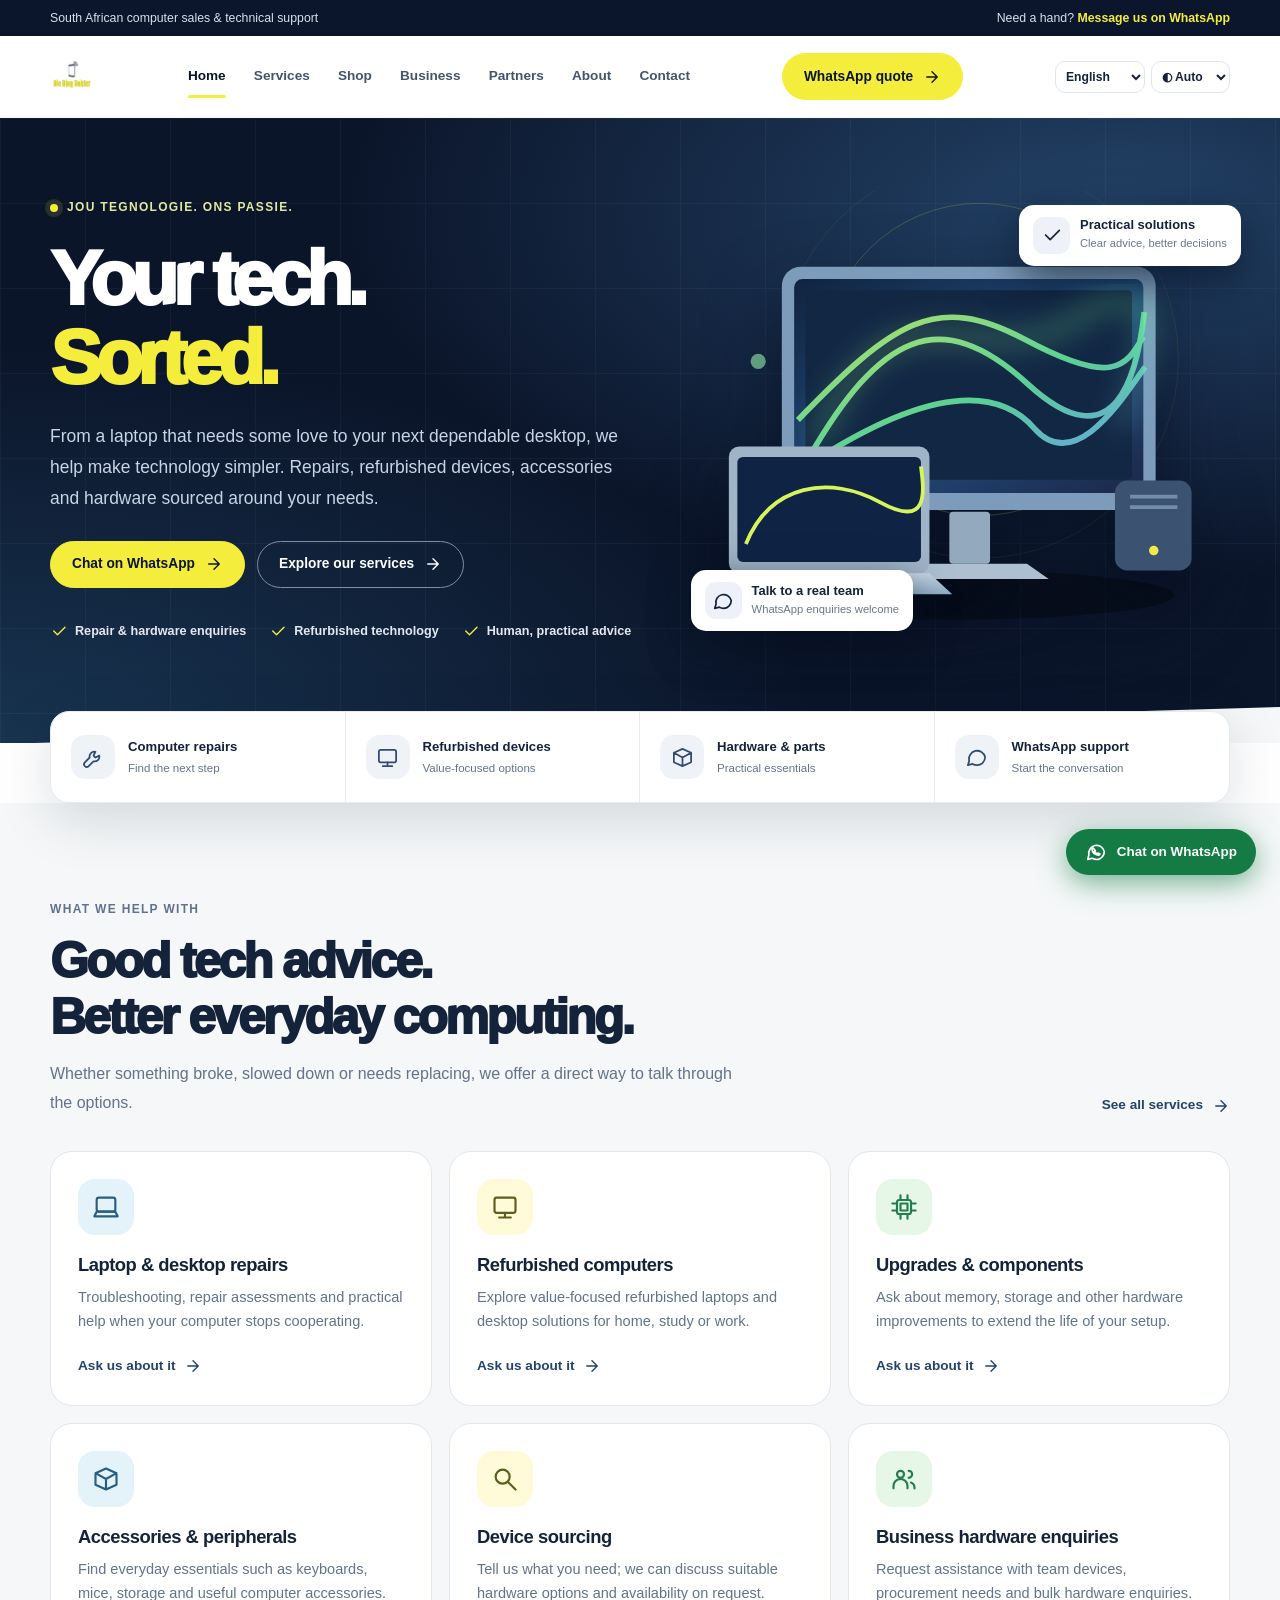
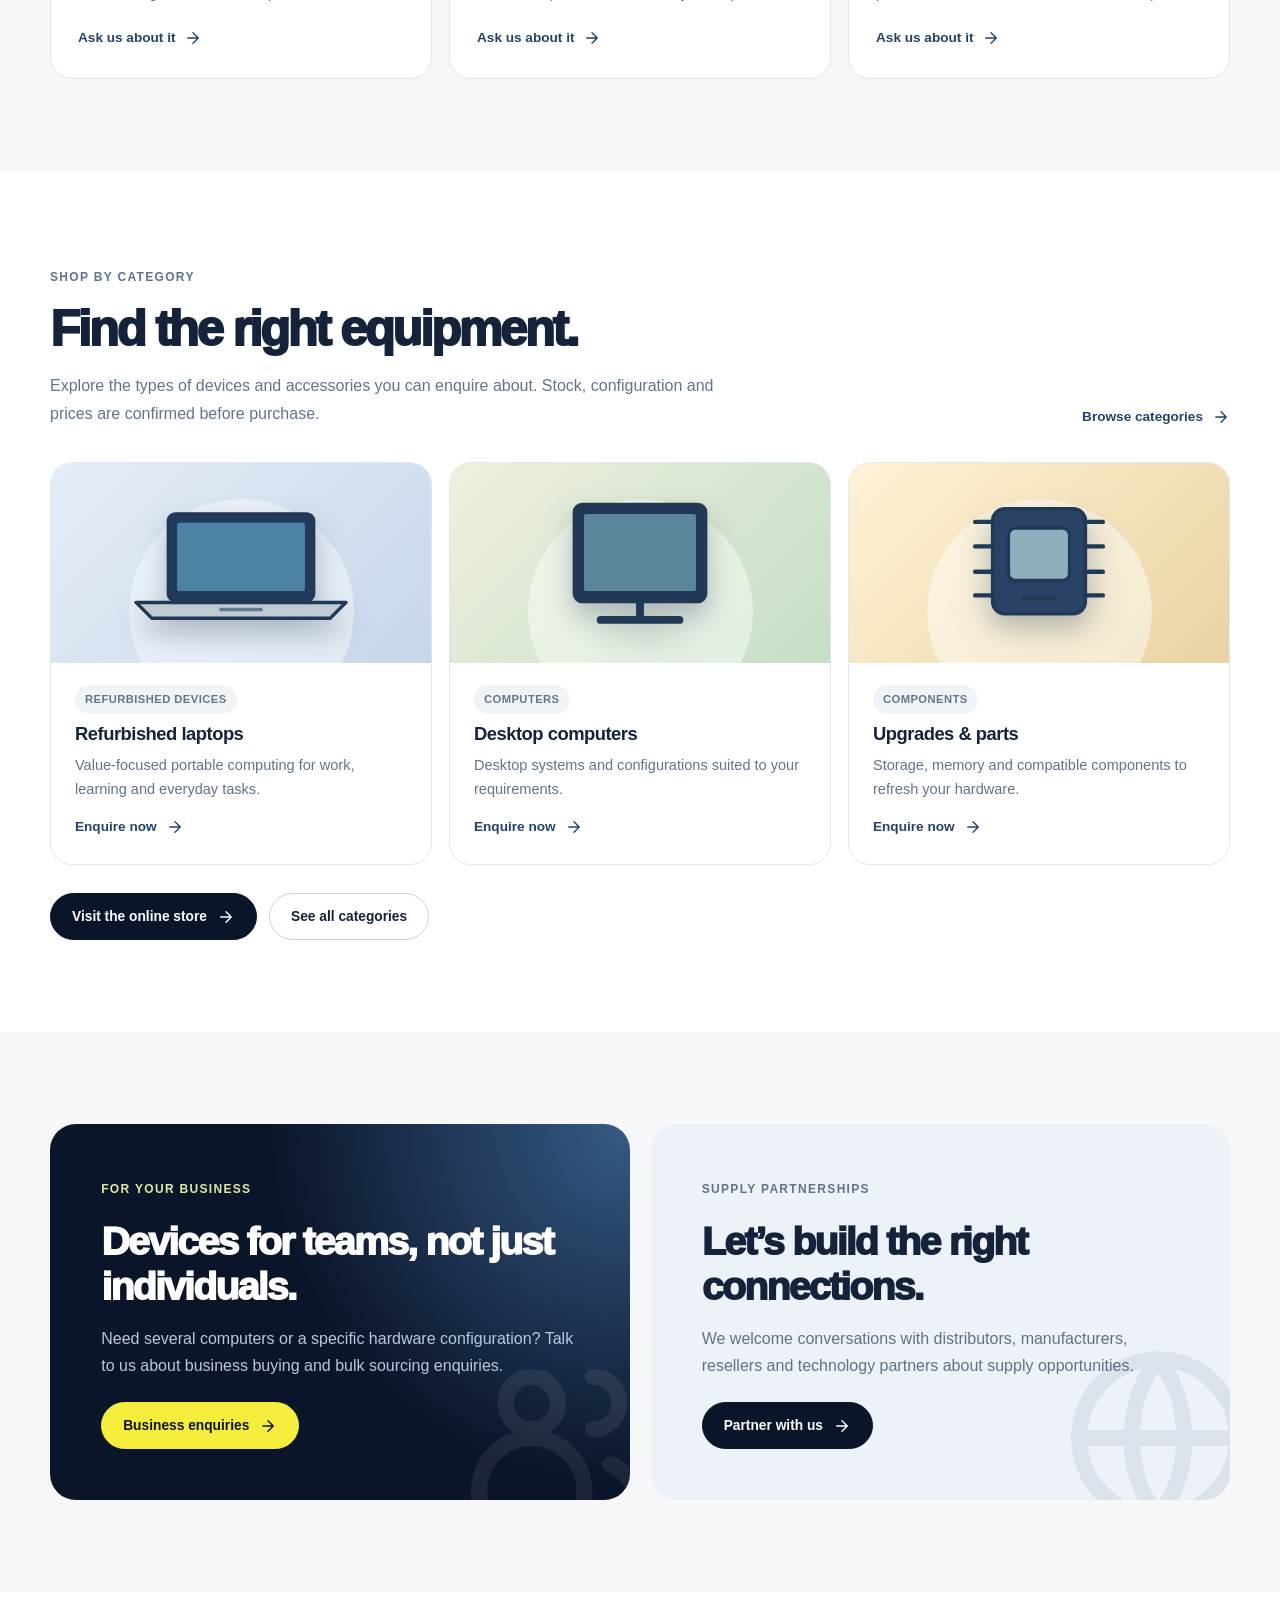
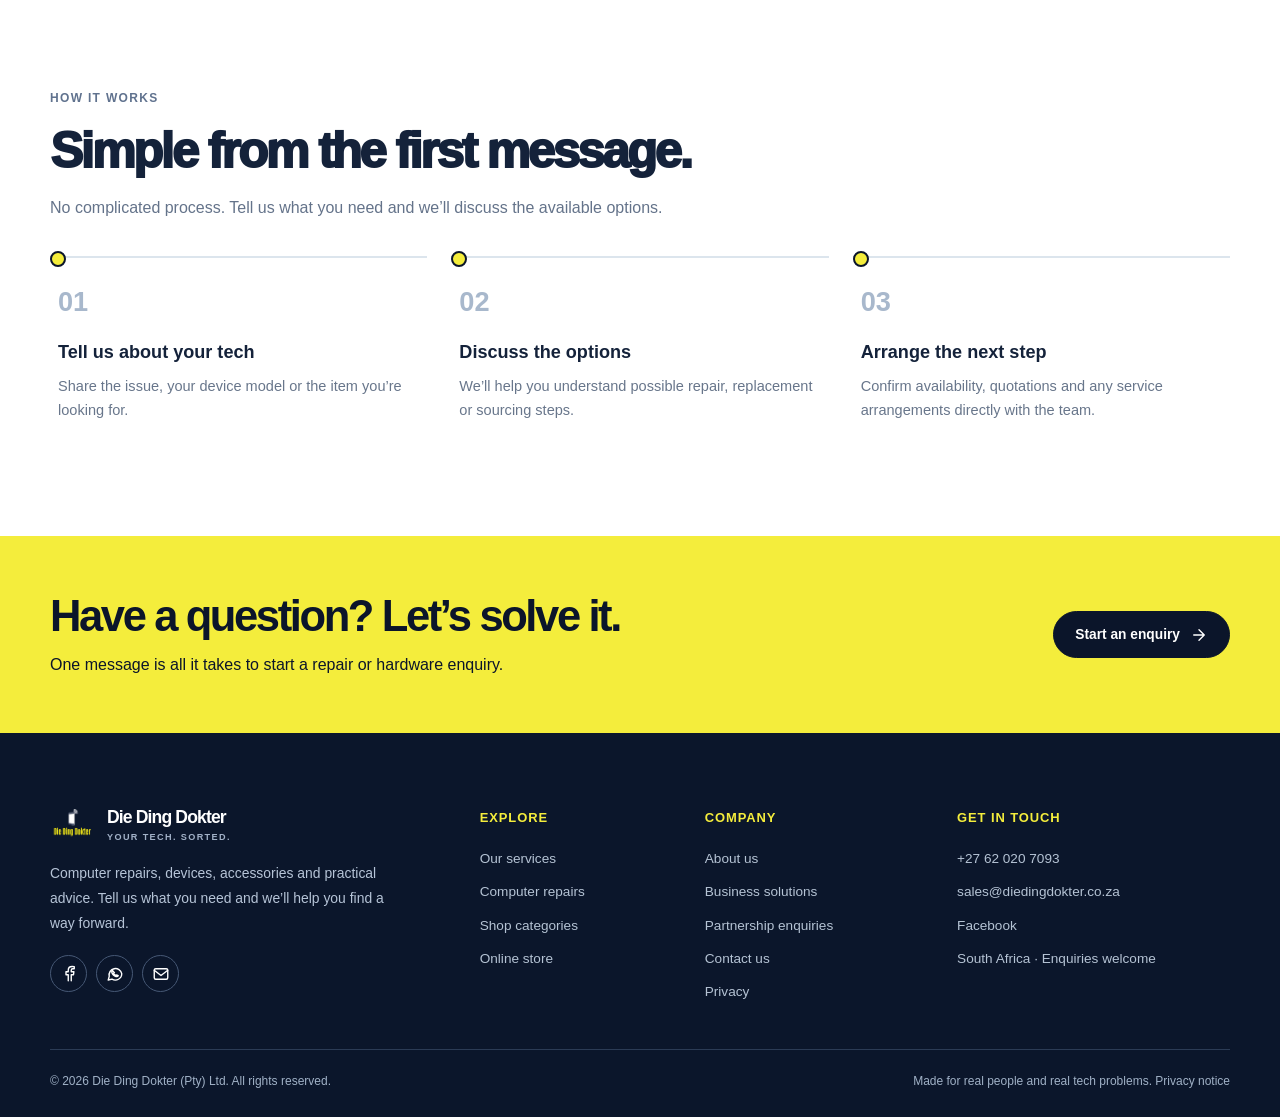
==== commit 865633f3: "Use logo-only header with theme-aware circular background" ====
--- a/index.html
+++ b/index.html
@@ -1,4 +1,4 @@
-<!doctype html><html lang="en-ZA"><head><meta charset="utf-8"><meta name="viewport" content="width=device-width, initial-scale=1"><meta name="theme-color" content="#0b152a"><meta name="description" content="Computer repairs, refurbished laptops, desktop computers, accessories and practical IT solutions. WhatsApp Die Ding Dokter for help."><link rel="canonical" href="https://www.diedingdokter.co.za/"><link rel="icon" href="/assets/ddd-logo.png" type="image/png"><link rel="apple-touch-icon" href="/assets/ddd-logo.png"><link rel="stylesheet" href="./assets/style.css"><meta property="og:type" content="website"><meta property="og:site_name" content="Die Ding Dokter"><meta property="og:title" content="Your tech. Sorted."><meta property="og:description" content="Computer repairs, refurbished laptops, desktop computers, accessories and practical IT solutions. WhatsApp Die Ding Dokter for help."><meta property="og:url" content="https://www.diedingdokter.co.za/"><meta property="og:image" content="https://www.diedingdokter.co.za/assets/ddd-logo.png"><meta name="twitter:card" content="summary_large_image"><title>Your tech. Sorted. | Die Ding Dokter</title><script type="application/ld+json">{"@context":"https://schema.org","@type":"ComputerStore","name":"Die Ding Dokter","description":"Computer repairs, refurbished devices and IT hardware enquiries in South Africa.","url":"https://www.diedingdokter.co.za/","telephone":"+27 62 020 7093","email":"sales@diedingdokter.co.za","sameAs":["https://www.facebook.com/diedingdokter"],"areaServed":{"@type":"Country","name":"South Africa"}}</script><script defer src="./assets/site.js"></script></head><body><a href="#main" class="skip">Skip to content</a><div class="topbar"><div class="container topbar-inner"><span>South African computer sales &amp; technical support</span><span>Need a hand? <a href="https://wa.me/27620207093?text=Hello%20Die%20Ding%20Dokter%2C%20I%20need%20some%20help%20with%20my%20computer." target="_blank" rel="noopener noreferrer">Message us on WhatsApp</a></span></div></div><header class="header"><div class="container header-inner"><a class="brand" href="./" aria-label="Die Ding Dokter home"><span class="brand-icon"><img src="./assets/ddd-logo.png" alt="" width="46" height="46" decoding="async"></span><span class="brand-copy"><strong>Die Ding Dokter</strong><small>Your technology partner</small></span></a><nav aria-label="Primary navigation" class="nav"><a aria-current="page" href="./">Home</a><a href="./services/">Services</a><a href="./shop/">Shop</a><a href="./business/">Business</a><a href="./partners/">Partners</a><a href="./about/">About</a><a href="./contact/">Contact</a></nav><div class="header-action"><a class="btn btn-gold" target="_blank" rel="noopener noreferrer" href="https://wa.me/27620207093?text=Hello%20Die%20Ding%20Dokter%2C%20I'd%20like%20a%20quotation.">WhatsApp quote <svg aria-hidden="true" viewBox="0 0 24 24" fill="none" stroke="currentColor" stroke-width="1.85" stroke-linecap="round" stroke-linejoin="round"><path d="M5 12h14m-7-7 7 7-7 7"/></svg></a></div><button class="menu-btn" data-menu-toggle type="button" aria-expanded="false" aria-controls="mobile-navigation" aria-label="Toggle navigation"><svg aria-hidden="true" viewBox="0 0 24 24" fill="none" stroke="currentColor" stroke-width="1.85" stroke-linecap="round" stroke-linejoin="round"><path d="M4 6h16M4 12h16M4 18h16"/></svg></button></div><nav id="mobile-navigation" class="mobile-menu" data-mobile-menu aria-label="Mobile navigation"><a aria-current="page" href="./">Home</a><a href="./services/">Services</a><a href="./shop/">Shop</a><a href="./business/">Business</a><a href="./partners/">Partners</a><a href="./about/">About</a><a href="./contact/">Contact</a></nav></header><main id="main"><section class="hero"><div class="container hero-grid"><div><span class="eyebrow light"><span class="dot"></span>Jou tegnologie. Ons passie.</span><h1>Your tech.<br><em>Sorted.</em></h1><p class="intro">From a laptop that needs some love to your next dependable desktop, we help make technology simpler. Repairs, refurbished devices, accessories and hardware sourced around your needs.</p><div class="actions"><a class="btn btn-gold" target="_blank" rel="noopener noreferrer" href="https://wa.me/27620207093?text=Hello%20Die%20Ding%20Dokter%2C%20I%20would%20like%20help%20with%20a%20computer%20or%20repair.">Chat on WhatsApp <svg aria-hidden="true" viewBox="0 0 24 24" fill="none" stroke="currentColor" stroke-width="1.85" stroke-linecap="round" stroke-linejoin="round"><path d="M5 12h14m-7-7 7 7-7 7"/></svg></a><a class="btn btn-ghost" href="services/">Explore our services <svg aria-hidden="true" viewBox="0 0 24 24" fill="none" stroke="currentColor" stroke-width="1.85" stroke-linecap="round" stroke-linejoin="round"><path d="M5 12h14m-7-7 7 7-7 7"/></svg></a></div><div class="hero-notes"><span><svg aria-hidden="true" viewBox="0 0 24 24" fill="none" stroke="currentColor" stroke-width="1.85" stroke-linecap="round" stroke-linejoin="round"><path d="m5 12 5 5L20 7"/></svg>Repair &amp; hardware enquiries</span><span><svg aria-hidden="true" viewBox="0 0 24 24" fill="none" stroke="currentColor" stroke-width="1.85" stroke-linecap="round" stroke-linejoin="round"><path d="m5 12 5 5L20 7"/></svg>Refurbished technology</span><span><svg aria-hidden="true" viewBox="0 0 24 24" fill="none" stroke="currentColor" stroke-width="1.85" stroke-linecap="round" stroke-linejoin="round"><path d="m5 12 5 5L20 7"/></svg>Human, practical advice</span></div></div><div class="hero-visual">
+<!doctype html><html lang="en-ZA"><head><meta charset="utf-8"><meta name="viewport" content="width=device-width, initial-scale=1"><meta name="theme-color" content="#0b152a"><meta name="description" content="Computer repairs, refurbished laptops, desktop computers, accessories and practical IT solutions. WhatsApp Die Ding Dokter for help."><link rel="canonical" href="https://www.diedingdokter.co.za/"><link rel="icon" href="/assets/ddd-logo.png" type="image/png"><link rel="apple-touch-icon" href="/assets/ddd-logo.png"><link rel="stylesheet" href="./assets/style.css"><meta property="og:type" content="website"><meta property="og:site_name" content="Die Ding Dokter"><meta property="og:title" content="Your tech. Sorted."><meta property="og:description" content="Computer repairs, refurbished laptops, desktop computers, accessories and practical IT solutions. WhatsApp Die Ding Dokter for help."><meta property="og:url" content="https://www.diedingdokter.co.za/"><meta property="og:image" content="https://www.diedingdokter.co.za/assets/ddd-logo.png"><meta name="twitter:card" content="summary_large_image"><title>Your tech. Sorted. | Die Ding Dokter</title><script type="application/ld+json">{"@context":"https://schema.org","@type":"ComputerStore","name":"Die Ding Dokter","description":"Computer repairs, refurbished devices and IT hardware enquiries in South Africa.","url":"https://www.diedingdokter.co.za/","telephone":"+27 62 020 7093","email":"sales@diedingdokter.co.za","sameAs":["https://www.facebook.com/diedingdokter"],"areaServed":{"@type":"Country","name":"South Africa"}}</script><script defer src="./assets/site.js"></script></head><body><a href="#main" class="skip">Skip to content</a><div class="topbar"><div class="container topbar-inner"><span>South African computer sales &amp; technical support</span><span>Need a hand? <a href="https://wa.me/27620207093?text=Hello%20Die%20Ding%20Dokter%2C%20I%20need%20some%20help%20with%20my%20computer." target="_blank" rel="noopener noreferrer">Message us on WhatsApp</a></span></div></div><header class="header"><div class="container header-inner"><a class="brand" href="./" aria-label="Die Ding Dokter home"><span class="brand-icon"><img src="./assets/ddd-logo.png" alt="" width="46" height="46" decoding="async"></span></a><nav aria-label="Primary navigation" class="nav"><a aria-current="page" href="./">Home</a><a href="./services/">Services</a><a href="./shop/">Shop</a><a href="./business/">Business</a><a href="./partners/">Partners</a><a href="./about/">About</a><a href="./contact/">Contact</a></nav><div class="header-action"><a class="btn btn-gold" target="_blank" rel="noopener noreferrer" href="https://wa.me/27620207093?text=Hello%20Die%20Ding%20Dokter%2C%20I'd%20like%20a%20quotation.">WhatsApp quote <svg aria-hidden="true" viewBox="0 0 24 24" fill="none" stroke="currentColor" stroke-width="1.85" stroke-linecap="round" stroke-linejoin="round"><path d="M5 12h14m-7-7 7 7-7 7"/></svg></a></div><button class="menu-btn" data-menu-toggle type="button" aria-expanded="false" aria-controls="mobile-navigation" aria-label="Toggle navigation"><svg aria-hidden="true" viewBox="0 0 24 24" fill="none" stroke="currentColor" stroke-width="1.85" stroke-linecap="round" stroke-linejoin="round"><path d="M4 6h16M4 12h16M4 18h16"/></svg></button></div><nav id="mobile-navigation" class="mobile-menu" data-mobile-menu aria-label="Mobile navigation"><a aria-current="page" href="./">Home</a><a href="./services/">Services</a><a href="./shop/">Shop</a><a href="./business/">Business</a><a href="./partners/">Partners</a><a href="./about/">About</a><a href="./contact/">Contact</a></nav></header><main id="main"><section class="hero"><div class="container hero-grid"><div><span class="eyebrow light"><span class="dot"></span>Jou tegnologie. Ons passie.</span><h1>Your tech.<br><em>Sorted.</em></h1><p class="intro">From a laptop that needs some love to your next dependable desktop, we help make technology simpler. Repairs, refurbished devices, accessories and hardware sourced around your needs.</p><div class="actions"><a class="btn btn-gold" target="_blank" rel="noopener noreferrer" href="https://wa.me/27620207093?text=Hello%20Die%20Ding%20Dokter%2C%20I%20would%20like%20help%20with%20a%20computer%20or%20repair.">Chat on WhatsApp <svg aria-hidden="true" viewBox="0 0 24 24" fill="none" stroke="currentColor" stroke-width="1.85" stroke-linecap="round" stroke-linejoin="round"><path d="M5 12h14m-7-7 7 7-7 7"/></svg></a><a class="btn btn-ghost" href="services/">Explore our services <svg aria-hidden="true" viewBox="0 0 24 24" fill="none" stroke="currentColor" stroke-width="1.85" stroke-linecap="round" stroke-linejoin="round"><path d="M5 12h14m-7-7 7 7-7 7"/></svg></a></div><div class="hero-notes"><span><svg aria-hidden="true" viewBox="0 0 24 24" fill="none" stroke="currentColor" stroke-width="1.85" stroke-linecap="round" stroke-linejoin="round"><path d="m5 12 5 5L20 7"/></svg>Repair &amp; hardware enquiries</span><span><svg aria-hidden="true" viewBox="0 0 24 24" fill="none" stroke="currentColor" stroke-width="1.85" stroke-linecap="round" stroke-linejoin="round"><path d="m5 12 5 5L20 7"/></svg>Refurbished technology</span><span><svg aria-hidden="true" viewBox="0 0 24 24" fill="none" stroke="currentColor" stroke-width="1.85" stroke-linecap="round" stroke-linejoin="round"><path d="m5 12 5 5L20 7"/></svg>Human, practical advice</span></div></div><div class="hero-visual">
 <svg viewBox="0 0 570 480" role="img" aria-label="Stylised desktop and laptop computer hardware"><defs><linearGradient id="screen" x1="0" y1="0" x2="1" y2="1"><stop stop-color="#102441"/><stop offset=".55" stop-color="#214a78"/><stop offset="1" stop-color="#1c284a"/></linearGradient><linearGradient id="glass" x1="0" x2="1" y2="1"><stop stop-color="#f4f8ff"/><stop offset="1" stop-color="#8eacc5"/></linearGradient><linearGradient id="neon" x1="0" x2="1" y2="1"><stop stop-color="#d4ff70"/><stop offset=".55" stop-color="#68eea1"/><stop offset="1" stop-color="#73b9ff"/></linearGradient><filter id="glow"><feGaussianBlur stdDeviation="15"/></filter></defs>
 <ellipse cx="276" cy="427" rx="235" ry="26" fill="#000" opacity=".33"/>
 <circle cx="305" cy="178" r="165" stroke="#f4ed3c" opacity=".2" fill="none" stroke-width="1"/><circle cx="305" cy="178" r="210" stroke="#f4ed3c" opacity=".07" fill="none" stroke-width="1"/>
--- a/assets/style.css
+++ b/assets/style.css
@@ -269,3 +269,24 @@
  .header-inner{gap:4px}
  .mobile-cta a{font-size:.68rem}
 }
+
+
+/* Brand name in the primary menu: vivid yellow with sufficient contrast
+   on both light and dark headers without recoloring other navigation. */
+.header .brand-copy strong{
+ color:#f4ed3c;
+ background:#0b152a;
+ border-radius:7px;
+ padding:4px 8px;
+ display:inline-block;
+ width:max-content;
+ max-width:100%;
+ line-height:1.2;
+}
+[data-theme="dark"] .header .brand-copy strong{
+ color:#f4ed3c;
+ background:#0b152a;
+}
+@media(max-width:370px){
+ .header .brand-copy strong{padding:3px 5px;font-size:.70rem}
+}
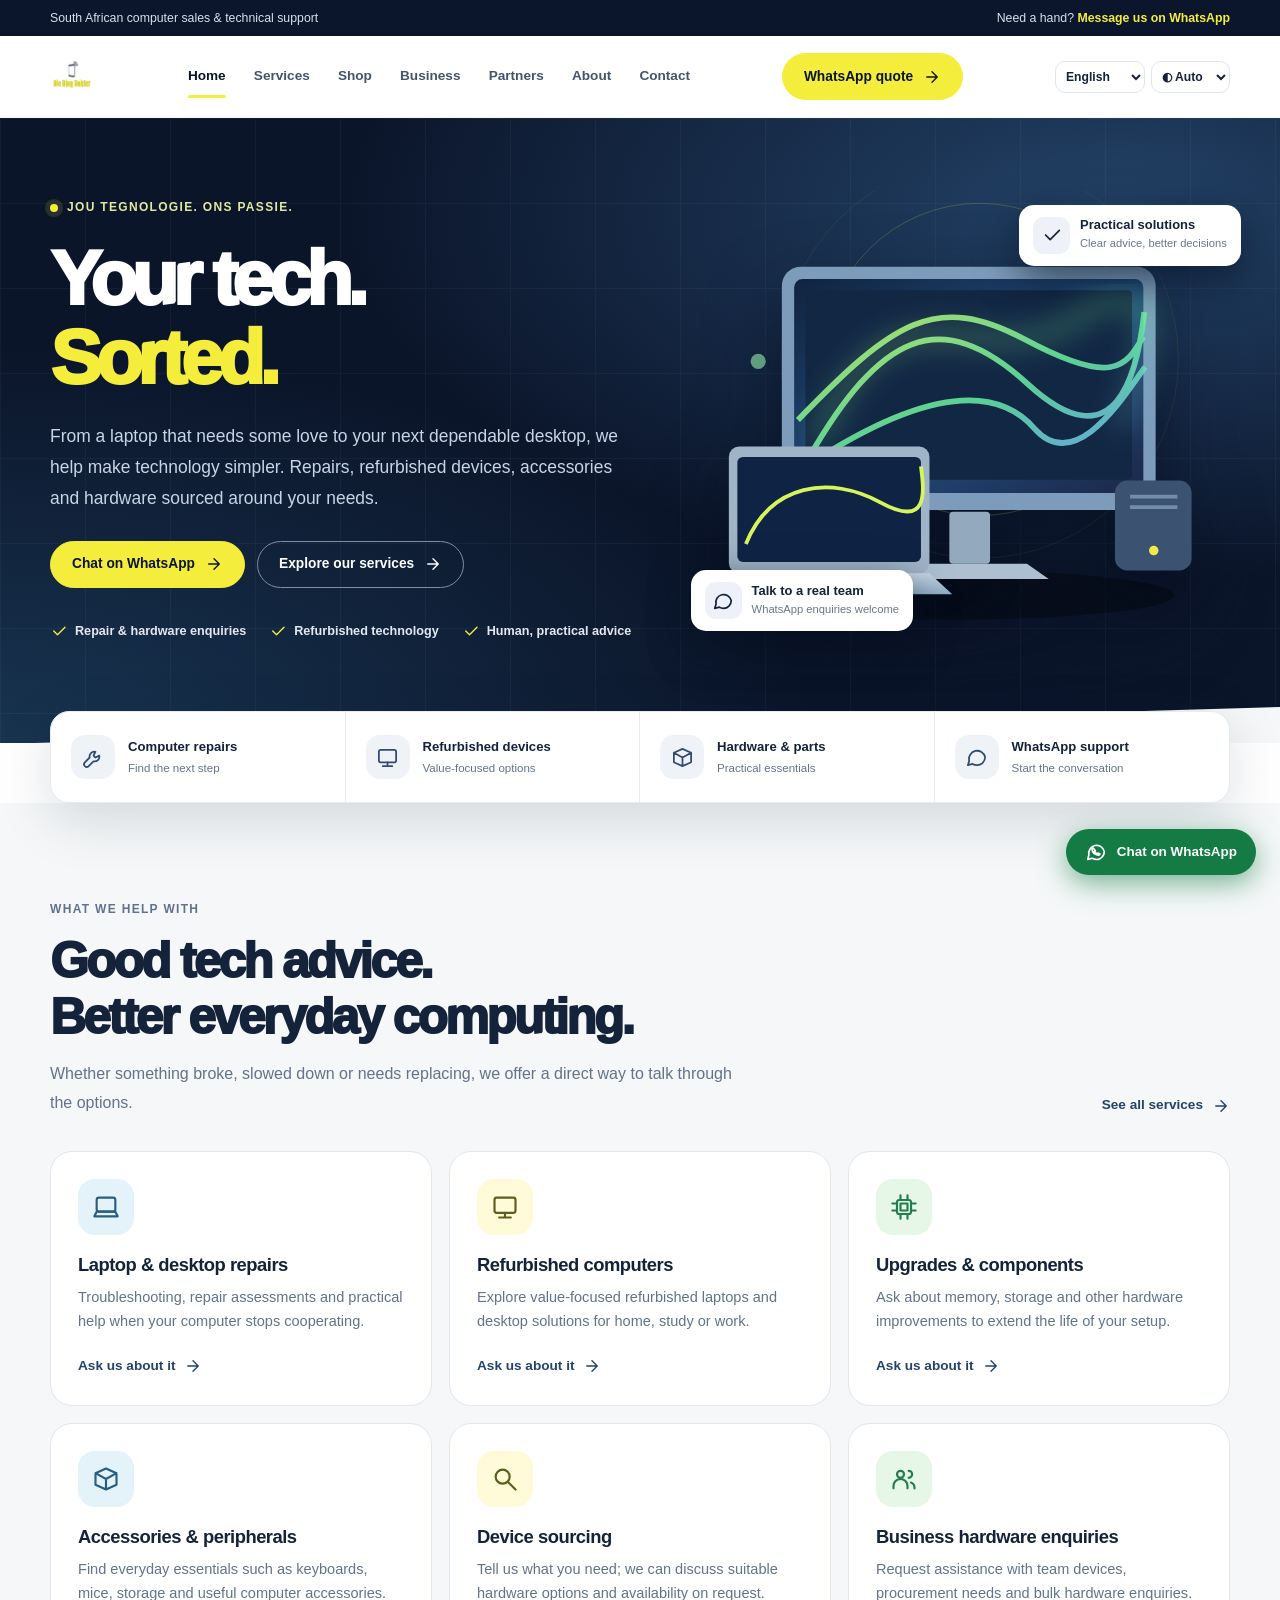
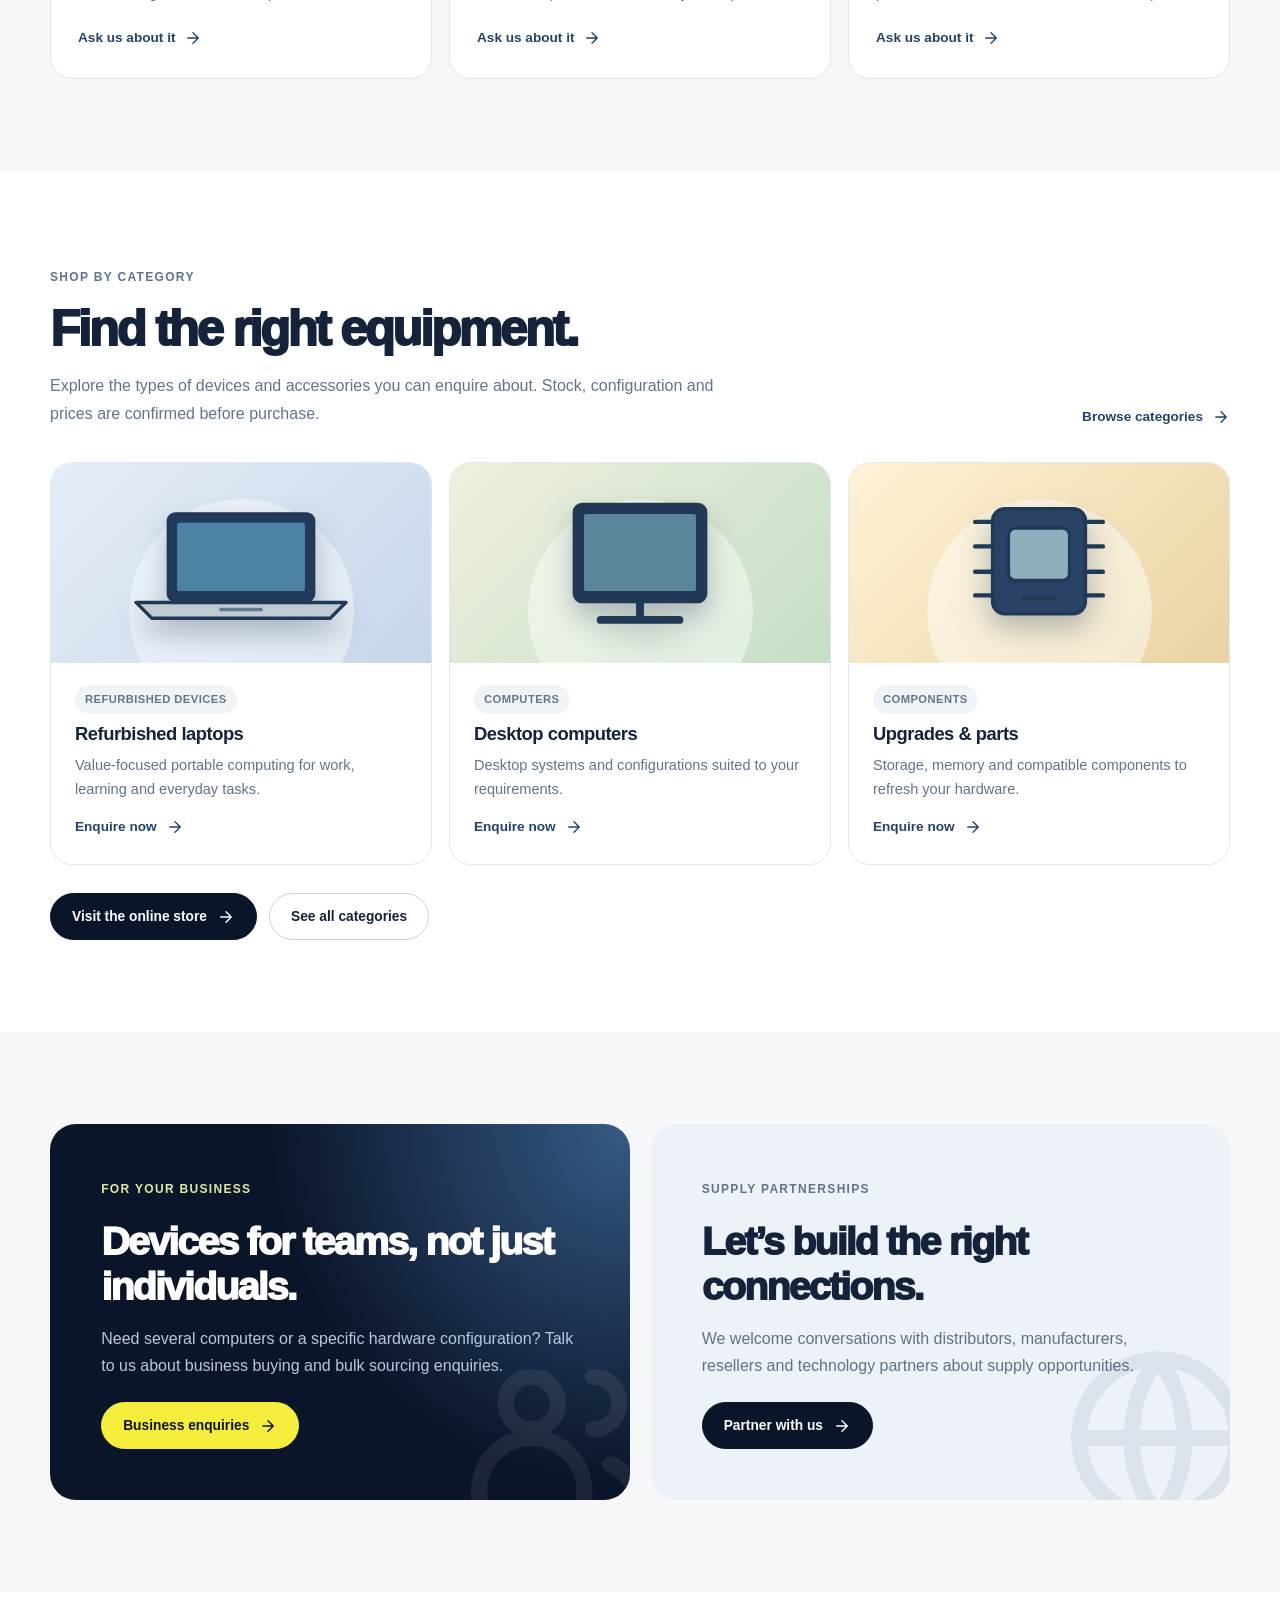
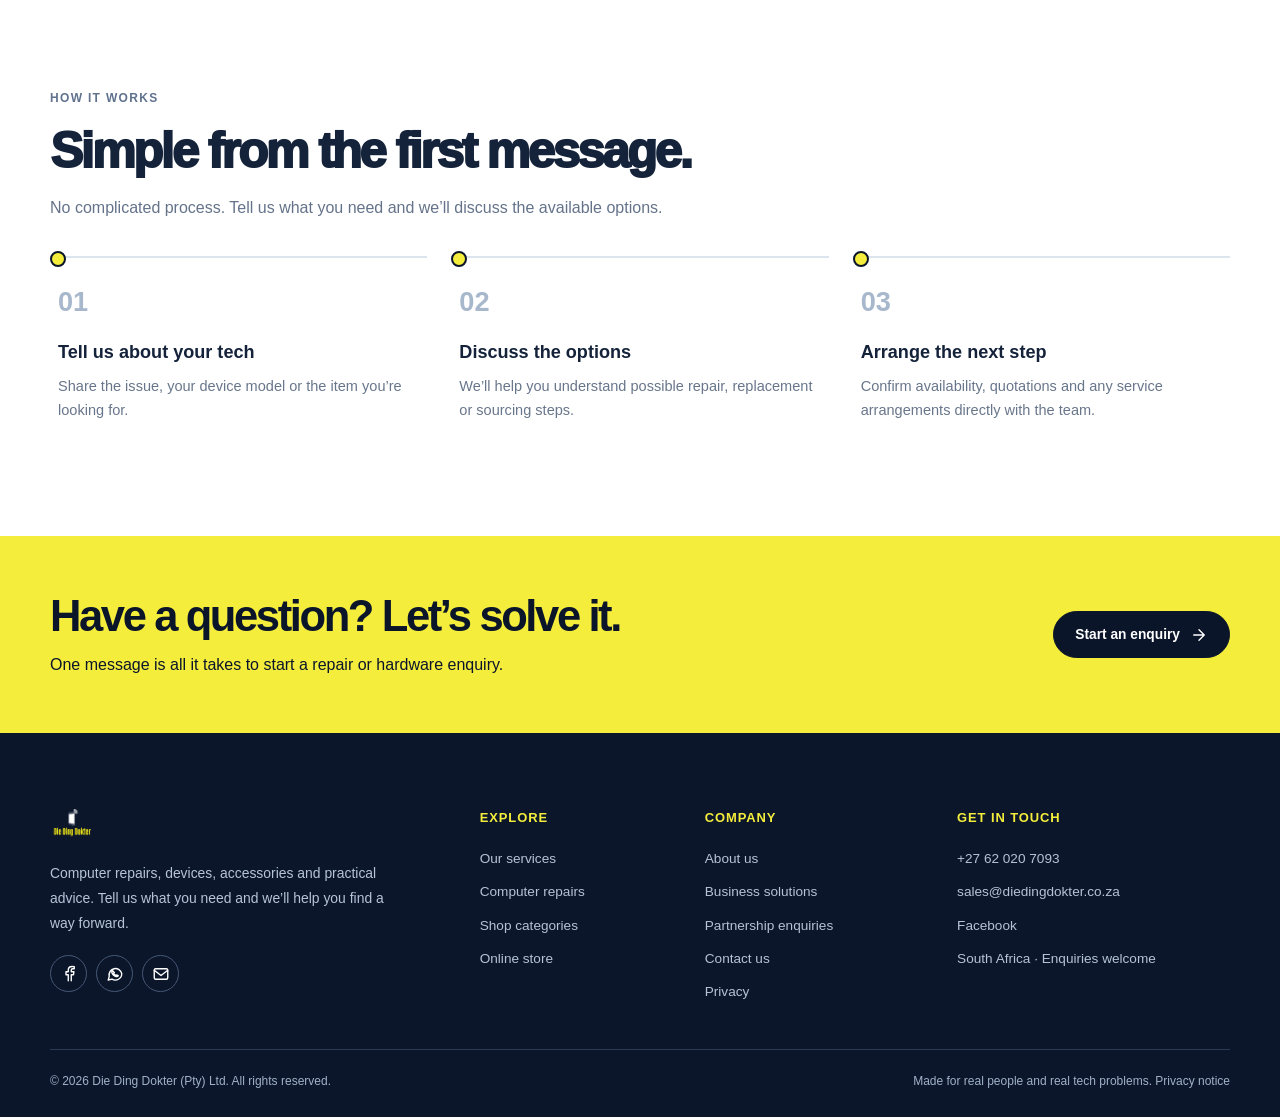
==== commit 8c12d6a4: "Show logo only in primary navigation" ====
--- a/index.html
+++ b/index.html
@@ -9,4 +9,4 @@
 <g transform="translate(30 270)"><rect x="10" y="0" width="212" height="134" rx="11" fill="#a0b4c8"/><rect x="19" y="11" width="194" height="111" rx="6" fill="#0f2445"/><path d="M28 103c26-64 89-73 142-44s46-14 43-38" stroke="#d6f55c" stroke-width="4" fill="none"/><path d="M10 134h212l24 22H-9z" fill="url(#glass)"/><path d="M81 145h72" stroke="#677a93" stroke-width="3"/></g>
 <rect x="448" y="306" width="81" height="95" rx="13" fill="#3b5270"/><circle cx="489" cy="380" r="5" fill="#eeeb49"/><path d="M464 323h50m-50 11h50" stroke="#738daa" stroke-width="4"/>
 <g><circle cx="493" cy="55" r="13" fill="#f4ed3c" opacity=".6"/><circle cx="71" cy="180" r="8" fill="#98eead" opacity=".6"/></g></svg>
-<div class="floating one"><span class="bubble"><svg aria-hidden="true" viewBox="0 0 24 24" fill="none" stroke="currentColor" stroke-width="1.85" stroke-linecap="round" stroke-linejoin="round"><path d="m5 12 5 5L20 7"/></svg></span><div><strong>Practical solutions</strong><small>Clear advice, better decisions</small></div></div><div class="floating two"><span class="bubble"><svg aria-hidden="true" viewBox="0 0 24 24" fill="none" stroke="currentColor" stroke-width="1.85" stroke-linecap="round" stroke-linejoin="round"><path d="M21 11.5a8.5 8.5 0 0 1-8.5 8.5c-1.7 0-3.3-.5-4.6-1.3L3 20l1.4-4.5A8.5 8.5 0 1 1 21 11.5Z"/></svg></span><div><strong>Talk to a real team</strong><small>WhatsApp enquiries welcome</small></div></div></div></div><div class="hero-cut"></div></section><div class="container stats"><div class="stat"><div class="stat-icon"><svg aria-hidden="true" viewBox="0 0 24 24" fill="none" stroke="currentColor" stroke-width="1.85" stroke-linecap="round" stroke-linejoin="round"><path d="M14 6a5 5 0 0 0-6 6L3 17a2 2 0 0 0 4 4l5-5a5 5 0 0 0 6-6l-4 2-2-2z"/></svg></div><div><strong>Computer repairs</strong><span>Find the next step</span></div></div><div class="stat"><div class="stat-icon"><svg aria-hidden="true" viewBox="0 0 24 24" fill="none" stroke="currentColor" stroke-width="1.85" stroke-linecap="round" stroke-linejoin="round"><rect x="3" y="4" width="18" height="13" rx="2"/><path d="M12 17v4m-5 0h10"/></svg></div><div><strong>Refurbished devices</strong><span>Value-focused options</span></div></div><div class="stat"><div class="stat-icon"><svg aria-hidden="true" viewBox="0 0 24 24" fill="none" stroke="currentColor" stroke-width="1.85" stroke-linecap="round" stroke-linejoin="round"><path d="m3 7 9-4 9 4v10l-9 4-9-4zM3 7l9 5 9-5m-9 5v9"/></svg></div><div><strong>Hardware &amp; parts</strong><span>Practical essentials</span></div></div><div class="stat"><div class="stat-icon"><svg aria-hidden="true" viewBox="0 0 24 24" fill="none" stroke="currentColor" stroke-width="1.85" stroke-linecap="round" stroke-linejoin="round"><path d="M21 11.5a8.5 8.5 0 0 1-8.5 8.5c-1.7 0-3.3-.5-4.6-1.3L3 20l1.4-4.5A8.5 8.5 0 1 1 21 11.5Z"/></svg></div><div><strong>WhatsApp support</strong><span>Start the conversation</span></div></div></div><section class="section alt"><div class="container"><div class="head"><div><span class="eyebrow">What we help with</span><h2>Good tech advice. <br>Better everyday computing.</h2><p>Whether something broke, slowed down or needs replacing, we offer a direct way to talk through the options.</p></div><a href="services/" class="link">See all services <svg aria-hidden="true" viewBox="0 0 24 24" fill="none" stroke="currentColor" stroke-width="1.85" stroke-linecap="round" stroke-linejoin="round"><path d="M5 12h14m-7-7 7 7-7 7"/></svg></a></div><div class="cards"><article class="card"><div class="icon-tile blue"><svg aria-hidden="true" viewBox="0 0 24 24" fill="none" stroke="currentColor" stroke-width="1.85" stroke-linecap="round" stroke-linejoin="round"><rect x="4" y="4" width="16" height="12" rx="2"/><path d="M2 20h20l-2-4H4z"/></svg></div><h3>Laptop & desktop repairs</h3><p>Troubleshooting, repair assessments and practical help when your computer stops cooperating.</p><a class="link" href="contact/?service=Laptop%20%26%20PC%20repairs">Ask us about it <svg aria-hidden="true" viewBox="0 0 24 24" fill="none" stroke="currentColor" stroke-width="1.85" stroke-linecap="round" stroke-linejoin="round"><path d="M5 12h14m-7-7 7 7-7 7"/></svg></a></article><article class="card"><div class="icon-tile yellow"><svg aria-hidden="true" viewBox="0 0 24 24" fill="none" stroke="currentColor" stroke-width="1.85" stroke-linecap="round" stroke-linejoin="round"><rect x="3" y="4" width="18" height="13" rx="2"/><path d="M12 17v4m-5 0h10"/></svg></div><h3>Refurbished computers</h3><p>Explore value-focused refurbished laptops and desktop solutions for home, study or work.</p><a class="link" href="contact/?service=Refurbished%20devices">Ask us about it <svg aria-hidden="true" viewBox="0 0 24 24" fill="none" stroke="currentColor" stroke-width="1.85" stroke-linecap="round" stroke-linejoin="round"><path d="M5 12h14m-7-7 7 7-7 7"/></svg></a></article><article class="card"><div class="icon-tile green"><svg aria-hidden="true" viewBox="0 0 24 24" fill="none" stroke="currentColor" stroke-width="1.85" stroke-linecap="round" stroke-linejoin="round"><rect x="6" y="6" width="12" height="12" rx="2"/><path d="M9 9h6v6H9zm0-7v4m6-4v4M9 18v4m6-4v4M2 9h4m-4 6h4m12-6h4m-4 6h4"/></svg></div><h3>Upgrades & components</h3><p>Ask about memory, storage and other hardware improvements to extend the life of your setup.</p><a class="link" href="contact/?service=Upgrades%20%26%20components">Ask us about it <svg aria-hidden="true" viewBox="0 0 24 24" fill="none" stroke="currentColor" stroke-width="1.85" stroke-linecap="round" stroke-linejoin="round"><path d="M5 12h14m-7-7 7 7-7 7"/></svg></a></article><article class="card"><div class="icon-tile blue"><svg aria-hidden="true" viewBox="0 0 24 24" fill="none" stroke="currentColor" stroke-width="1.85" stroke-linecap="round" stroke-linejoin="round"><path d="m3 7 9-4 9 4v10l-9 4-9-4zM3 7l9 5 9-5m-9 5v9"/></svg></div><h3>Accessories & peripherals</h3><p>Find everyday essentials such as keyboards, mice, storage and useful computer accessories.</p><a class="link" href="contact/?service=Accessories">Ask us about it <svg aria-hidden="true" viewBox="0 0 24 24" fill="none" stroke="currentColor" stroke-width="1.85" stroke-linecap="round" stroke-linejoin="round"><path d="M5 12h14m-7-7 7 7-7 7"/></svg></a></article><article class="card"><div class="icon-tile yellow"><svg aria-hidden="true" viewBox="0 0 24 24" fill="none" stroke="currentColor" stroke-width="1.85" stroke-linecap="round" stroke-linejoin="round"><circle cx="10" cy="10" r="6"/><path d="m15 15 6 6"/></svg></div><h3>Device sourcing</h3><p>Tell us what you need; we can discuss suitable hardware options and availability on request.</p><a class="link" href="contact/?service=Computer%20sourcing">Ask us about it <svg aria-hidden="true" viewBox="0 0 24 24" fill="none" stroke="currentColor" stroke-width="1.85" stroke-linecap="round" stroke-linejoin="round"><path d="M5 12h14m-7-7 7 7-7 7"/></svg></a></article><article class="card"><div class="icon-tile green"><svg aria-hidden="true" viewBox="0 0 24 24" fill="none" stroke="currentColor" stroke-width="1.85" stroke-linecap="round" stroke-linejoin="round"><circle cx="9" cy="8" r="3"/><path d="M3 20v-2a6 6 0 0 1 12 0v2M16 5a3 3 0 0 1 0 6m2 4a5 5 0 0 1 3 5"/></svg></div><h3>Business hardware enquiries</h3><p>Request assistance with team devices, procurement needs and bulk hardware enquiries.</p><a class="link" href="contact/?service=Business%20hardware">Ask us about it <svg aria-hidden="true" viewBox="0 0 24 24" fill="none" stroke="currentColor" stroke-width="1.85" stroke-linecap="round" stroke-linejoin="round"><path d="M5 12h14m-7-7 7 7-7 7"/></svg></a></article></div></div></section><section class="section"><div class="container"><div class="head"><div><span class="eyebrow">Shop by category</span><h2>Find the right equipment.</h2><p>Explore the types of devices and accessories you can enquire about. Stock, configuration and prices are confirmed before purchase.</p></div><a href="shop/" class="link">Browse categories <svg aria-hidden="true" viewBox="0 0 24 24" fill="none" stroke="currentColor" stroke-width="1.85" stroke-linecap="round" stroke-linejoin="round"><path d="M5 12h14m-7-7 7 7-7 7"/></svg></a></div><div class="products"><article class="product" data-product-category="computers"><div class="product-art"><svg viewBox="0 0 260 160" role="img" aria-label="Illustration" fill="none" stroke="#213955" stroke-width="4" stroke-linecap="round" stroke-linejoin="round"><rect x="47" y="24" width="166" height="99" rx="8" fill="#223b5c"/><rect x="57" y="34" width="146" height="78" rx="2" fill="#4d83a2" stroke="none"/><path d="M10 125h240l-18 18H28z" fill="#bfcbd3"/><path d="M107 133h46" stroke="#607a94"/></svg></div><div class="product-content"><span class="tag">Refurbished devices</span><h3>Refurbished laptops</h3><p>Value-focused portable computing for work, learning and everyday tasks.</p><a class="link" href="contact/?service=Shop%20refurbished%20laptops">Enquire now <svg aria-hidden="true" viewBox="0 0 24 24" fill="none" stroke="currentColor" stroke-width="1.85" stroke-linecap="round" stroke-linejoin="round"><path d="M5 12h14m-7-7 7 7-7 7"/></svg></a></div></article><article class="product" data-product-category="computers"><div class="product-art"><svg viewBox="0 0 260 160" role="img" aria-label="Illustration" fill="none" stroke="#213955" stroke-width="4" stroke-linecap="round" stroke-linejoin="round"><rect x="55" y="13" width="150" height="111" rx="9" fill="#203855"/><rect x="66" y="24" width="128" height="88" rx="3" fill="#5b869a" stroke="none"/><path d="M130 123v22m-45 0h90" stroke-width="9"/></svg></div><div class="product-content"><span class="tag">Computers</span><h3>Desktop computers</h3><p>Desktop systems and configurations suited to your requirements.</p><a class="link" href="contact/?service=Shop%20desktop%20computers">Enquire now <svg aria-hidden="true" viewBox="0 0 24 24" fill="none" stroke="currentColor" stroke-width="1.85" stroke-linecap="round" stroke-linejoin="round"><path d="M5 12h14m-7-7 7 7-7 7"/></svg></a></div></article><article class="product" data-product-category="accessories"><div class="product-art"><svg viewBox="0 0 260 160" role="img" aria-label="Illustration" fill="none" stroke="#213955" stroke-width="4" stroke-linecap="round" stroke-linejoin="round"><rect x="77" y="18" width="106" height="120" rx="14" fill="#2a4265"/><rect x="95" y="40" width="70" height="60" rx="8" fill="#8faebe"/><path d="M77 33H57M77 61H57M77 90H57M77 117H57M183 33h20m-20 28h20m-20 29h20m-20 27h20M112 120h36" stroke-width="5"/></svg></div><div class="product-content"><span class="tag">Components</span><h3>Upgrades & parts</h3><p>Storage, memory and compatible components to refresh your hardware.</p><a class="link" href="contact/?service=Ask%20about%20computer%20upgrades">Enquire now <svg aria-hidden="true" viewBox="0 0 24 24" fill="none" stroke="currentColor" stroke-width="1.85" stroke-linecap="round" stroke-linejoin="round"><path d="M5 12h14m-7-7 7 7-7 7"/></svg></a></div></article></div><div class="actions" style="margin-top:28px"><a class="btn btn-dark" target="_blank" rel="noopener noreferrer" href="https://store.diedingdokter.co.za/">Visit the online store <svg aria-hidden="true" viewBox="0 0 24 24" fill="none" stroke="currentColor" stroke-width="1.85" stroke-linecap="round" stroke-linejoin="round"><path d="M5 12h14m-7-7 7 7-7 7"/></svg></a><a class="btn btn-outline" href="shop/">See all categories</a></div></div></section><section class="section alt"><div class="container pairs"><div class="panel night"><span class="eyebrow light">For your business</span><h2>Devices for teams, not just individuals.</h2><p>Need several computers or a specific hardware configuration? Talk to us about business buying and bulk sourcing enquiries.</p><a class="btn btn-gold" href="business/">Business enquiries <svg aria-hidden="true" viewBox="0 0 24 24" fill="none" stroke="currentColor" stroke-width="1.85" stroke-linecap="round" stroke-linejoin="round"><path d="M5 12h14m-7-7 7 7-7 7"/></svg></a><div class="watermark"><svg aria-hidden="true" viewBox="0 0 24 24" fill="none" stroke="currentColor" stroke-width="1.85" stroke-linecap="round" stroke-linejoin="round"><circle cx="9" cy="8" r="3"/><path d="M3 20v-2a6 6 0 0 1 12 0v2M16 5a3 3 0 0 1 0 6m2 4a5 5 0 0 1 3 5"/></svg></div></div><div class="panel pale"><span class="eyebrow">Supply partnerships</span><h2>Let’s build the right connections.</h2><p>We welcome conversations with distributors, manufacturers, resellers and technology partners about supply opportunities.</p><a class="btn btn-dark" href="partners/">Partner with us <svg aria-hidden="true" viewBox="0 0 24 24" fill="none" stroke="currentColor" stroke-width="1.85" stroke-linecap="round" stroke-linejoin="round"><path d="M5 12h14m-7-7 7 7-7 7"/></svg></a><div class="watermark"><svg aria-hidden="true" viewBox="0 0 24 24" fill="none" stroke="currentColor" stroke-width="1.85" stroke-linecap="round" stroke-linejoin="round"><circle cx="12" cy="12" r="9"/><path d="M3 12h18M12 3c-4 5-4 13 0 18m0-18c4 5 4 13 0 18"/></svg></div></div></div></section><section class="section"><div class="container"><div class="head"><div><span class="eyebrow">How it works</span><h2>Simple from the first message.</h2><p>No complicated process. Tell us what you need and we’ll discuss the available options.</p></div></div><div class="steps"><div class="step"><b>01</b><h3>Tell us about your tech</h3><p>Share the issue, your device model or the item you’re looking for.</p></div><div class="step"><b>02</b><h3>Discuss the options</h3><p>We’ll help you understand possible repair, replacement or sourcing steps.</p></div><div class="step"><b>03</b><h3>Arrange the next step</h3><p>Confirm availability, quotations and any service arrangements directly with the team.</p></div></div></div></section><section class="cta"><div class="container cta-inner"><div><h2>Have a question? Let’s solve it.</h2><p>One message is all it takes to start a repair or hardware enquiry.</p></div><a class="btn btn-dark" href="contact/">Start an enquiry <svg aria-hidden="true" viewBox="0 0 24 24" fill="none" stroke="currentColor" stroke-width="1.85" stroke-linecap="round" stroke-linejoin="round"><path d="M5 12h14m-7-7 7 7-7 7"/></svg></a></div></section></main><footer class="footer"><div class="container"><div class="footer-grid"><div><a class="brand" href="./"><span class="brand-icon"><img src="./assets/ddd-logo.png" alt="" width="46" height="46" decoding="async"></span><span class="brand-copy"><strong>Die Ding Dokter</strong><small>YOUR TECH. SORTED.</small></span></a><p>Computer repairs, devices, accessories and practical advice. Tell us what you need and we’ll help you find a way forward.</p><div class="socials"><a href="https://www.facebook.com/diedingdokter" target="_blank" rel="noopener noreferrer" aria-label="Die Ding Dokter on Facebook"><svg aria-hidden="true" viewBox="0 0 24 24" fill="none" stroke="currentColor" stroke-width="1.85" stroke-linecap="round" stroke-linejoin="round"><path d="M15 21v-8h3l.5-4H15V7c0-1.1.4-2 2-2h2V2.2A20 20 0 0 0 16.2 2C13 2 11 4 11 7v2H8v4h3v8"/></svg></a><a href="https://wa.me/27620207093?text=Hello%20Die%20Ding%20Dokter!" target="_blank" rel="noopener noreferrer" aria-label="Chat with Die Ding Dokter on WhatsApp"><svg aria-hidden="true" viewBox="0 0 24 24" fill="none" stroke="currentColor" stroke-width="1.85" stroke-linecap="round" stroke-linejoin="round"><path d="M21 11.5A8.5 8.5 0 0 1 8 18.8L3 20l1.3-4.9A8.5 8.5 0 1 1 21 11.5Z"/><path d="M8.6 7.4c-.5.2-1.2 1.4-.8 2.7.6 2 3 4.6 5.5 5.2 1.4.3 2.7-.4 3-1l-2.2-1.1-1 1-2.9-2.9 1-1z"/></svg></a><a href="mailto:sales@diedingdokter.co.za" aria-label="Email Die Ding Dokter"><svg aria-hidden="true" viewBox="0 0 24 24" fill="none" stroke="currentColor" stroke-width="1.85" stroke-linecap="round" stroke-linejoin="round"><rect x="3" y="5" width="18" height="14" rx="2"/><path d="m3 7 9 7 9-7"/></svg></a></div></div><div><h3>Explore</h3><div class="footer-links"><a href="./services/">Our services</a><a href="./services/repairs/">Computer repairs</a><a href="./shop/">Shop categories</a><a href="https://store.diedingdokter.co.za/" target="_blank" rel="noopener noreferrer">Online store</a></div></div><div><h3>Company</h3><div class="footer-links"><a href="./about/">About us</a><a href="./business/">Business solutions</a><a href="./partners/">Partnership enquiries</a><a href="./contact/">Contact us</a><a href="./privacy/">Privacy</a></div></div><div><h3>Get in touch</h3><div class="footer-links"><a href="tel:+27620207093">+27 62 020 7093</a><a href="mailto:sales@diedingdokter.co.za">sales@diedingdokter.co.za</a><a href="https://www.facebook.com/diedingdokter" target="_blank" rel="noopener noreferrer">Facebook</a><span>South Africa · Enquiries welcome</span></div></div></div><div class="footer-bottom"><span>© <span data-year>2026</span> Die Ding Dokter (Pty) Ltd. All rights reserved.</span><span>Made for real people and real tech problems. <a href="./privacy/">Privacy notice</a></span></div></div></footer><a class="whatsapp-float" href="https://wa.me/27620207093?text=Hello%20Die%20Ding%20Dokter%2C%20I'd%20like%20some%20help." target="_blank" rel="noopener noreferrer"><svg aria-hidden="true" viewBox="0 0 24 24" fill="none" stroke="currentColor" stroke-width="1.85" stroke-linecap="round" stroke-linejoin="round"><path d="M21 11.5A8.5 8.5 0 0 1 8 18.8L3 20l1.3-4.9A8.5 8.5 0 1 1 21 11.5Z"/><path d="M8.6 7.4c-.5.2-1.2 1.4-.8 2.7.6 2 3 4.6 5.5 5.2 1.4.3 2.7-.4 3-1l-2.2-1.1-1 1-2.9-2.9 1-1z"/></svg> Chat on WhatsApp</a><nav class="mobile-cta" aria-label="Quick actions"><a href="./contact/"><svg aria-hidden="true" viewBox="0 0 24 24" fill="none" stroke="currentColor" stroke-width="1.85" stroke-linecap="round" stroke-linejoin="round"><path d="M21 11.5a8.5 8.5 0 0 1-8.5 8.5c-1.7 0-3.3-.5-4.6-1.3L3 20l1.4-4.5A8.5 8.5 0 1 1 21 11.5Z"/></svg>Get quote</a><a href="./shop/"><svg aria-hidden="true" viewBox="0 0 24 24" fill="none" stroke="currentColor" stroke-width="1.85" stroke-linecap="round" stroke-linejoin="round"><path d="M4 9h16l-1 12H5zM3 9l2-6h14l2 6M9 13v3m6-3v3"/></svg>Shop</a><a href="tel:+27620207093"><svg aria-hidden="true" viewBox="0 0 24 24" fill="none" stroke="currentColor" stroke-width="1.85" stroke-linecap="round" stroke-linejoin="round"><path d="M6 3h4l2 5-3 2c1 3 3 5 6 6l2-3 5 2v4c0 2-2 3-4 3C10 21 3 14 3 6c0-2 1-3 3-3z"/></svg>Call</a></nav></body></html>+<div class="floating one"><span class="bubble"><svg aria-hidden="true" viewBox="0 0 24 24" fill="none" stroke="currentColor" stroke-width="1.85" stroke-linecap="round" stroke-linejoin="round"><path d="m5 12 5 5L20 7"/></svg></span><div><strong>Practical solutions</strong><small>Clear advice, better decisions</small></div></div><div class="floating two"><span class="bubble"><svg aria-hidden="true" viewBox="0 0 24 24" fill="none" stroke="currentColor" stroke-width="1.85" stroke-linecap="round" stroke-linejoin="round"><path d="M21 11.5a8.5 8.5 0 0 1-8.5 8.5c-1.7 0-3.3-.5-4.6-1.3L3 20l1.4-4.5A8.5 8.5 0 1 1 21 11.5Z"/></svg></span><div><strong>Talk to a real team</strong><small>WhatsApp enquiries welcome</small></div></div></div></div><div class="hero-cut"></div></section><div class="container stats"><div class="stat"><div class="stat-icon"><svg aria-hidden="true" viewBox="0 0 24 24" fill="none" stroke="currentColor" stroke-width="1.85" stroke-linecap="round" stroke-linejoin="round"><path d="M14 6a5 5 0 0 0-6 6L3 17a2 2 0 0 0 4 4l5-5a5 5 0 0 0 6-6l-4 2-2-2z"/></svg></div><div><strong>Computer repairs</strong><span>Find the next step</span></div></div><div class="stat"><div class="stat-icon"><svg aria-hidden="true" viewBox="0 0 24 24" fill="none" stroke="currentColor" stroke-width="1.85" stroke-linecap="round" stroke-linejoin="round"><rect x="3" y="4" width="18" height="13" rx="2"/><path d="M12 17v4m-5 0h10"/></svg></div><div><strong>Refurbished devices</strong><span>Value-focused options</span></div></div><div class="stat"><div class="stat-icon"><svg aria-hidden="true" viewBox="0 0 24 24" fill="none" stroke="currentColor" stroke-width="1.85" stroke-linecap="round" stroke-linejoin="round"><path d="m3 7 9-4 9 4v10l-9 4-9-4zM3 7l9 5 9-5m-9 5v9"/></svg></div><div><strong>Hardware &amp; parts</strong><span>Practical essentials</span></div></div><div class="stat"><div class="stat-icon"><svg aria-hidden="true" viewBox="0 0 24 24" fill="none" stroke="currentColor" stroke-width="1.85" stroke-linecap="round" stroke-linejoin="round"><path d="M21 11.5a8.5 8.5 0 0 1-8.5 8.5c-1.7 0-3.3-.5-4.6-1.3L3 20l1.4-4.5A8.5 8.5 0 1 1 21 11.5Z"/></svg></div><div><strong>WhatsApp support</strong><span>Start the conversation</span></div></div></div><section class="section alt"><div class="container"><div class="head"><div><span class="eyebrow">What we help with</span><h2>Good tech advice. <br>Better everyday computing.</h2><p>Whether something broke, slowed down or needs replacing, we offer a direct way to talk through the options.</p></div><a href="services/" class="link">See all services <svg aria-hidden="true" viewBox="0 0 24 24" fill="none" stroke="currentColor" stroke-width="1.85" stroke-linecap="round" stroke-linejoin="round"><path d="M5 12h14m-7-7 7 7-7 7"/></svg></a></div><div class="cards"><article class="card"><div class="icon-tile blue"><svg aria-hidden="true" viewBox="0 0 24 24" fill="none" stroke="currentColor" stroke-width="1.85" stroke-linecap="round" stroke-linejoin="round"><rect x="4" y="4" width="16" height="12" rx="2"/><path d="M2 20h20l-2-4H4z"/></svg></div><h3>Laptop & desktop repairs</h3><p>Troubleshooting, repair assessments and practical help when your computer stops cooperating.</p><a class="link" href="contact/?service=Laptop%20%26%20PC%20repairs">Ask us about it <svg aria-hidden="true" viewBox="0 0 24 24" fill="none" stroke="currentColor" stroke-width="1.85" stroke-linecap="round" stroke-linejoin="round"><path d="M5 12h14m-7-7 7 7-7 7"/></svg></a></article><article class="card"><div class="icon-tile yellow"><svg aria-hidden="true" viewBox="0 0 24 24" fill="none" stroke="currentColor" stroke-width="1.85" stroke-linecap="round" stroke-linejoin="round"><rect x="3" y="4" width="18" height="13" rx="2"/><path d="M12 17v4m-5 0h10"/></svg></div><h3>Refurbished computers</h3><p>Explore value-focused refurbished laptops and desktop solutions for home, study or work.</p><a class="link" href="contact/?service=Refurbished%20devices">Ask us about it <svg aria-hidden="true" viewBox="0 0 24 24" fill="none" stroke="currentColor" stroke-width="1.85" stroke-linecap="round" stroke-linejoin="round"><path d="M5 12h14m-7-7 7 7-7 7"/></svg></a></article><article class="card"><div class="icon-tile green"><svg aria-hidden="true" viewBox="0 0 24 24" fill="none" stroke="currentColor" stroke-width="1.85" stroke-linecap="round" stroke-linejoin="round"><rect x="6" y="6" width="12" height="12" rx="2"/><path d="M9 9h6v6H9zm0-7v4m6-4v4M9 18v4m6-4v4M2 9h4m-4 6h4m12-6h4m-4 6h4"/></svg></div><h3>Upgrades & components</h3><p>Ask about memory, storage and other hardware improvements to extend the life of your setup.</p><a class="link" href="contact/?service=Upgrades%20%26%20components">Ask us about it <svg aria-hidden="true" viewBox="0 0 24 24" fill="none" stroke="currentColor" stroke-width="1.85" stroke-linecap="round" stroke-linejoin="round"><path d="M5 12h14m-7-7 7 7-7 7"/></svg></a></article><article class="card"><div class="icon-tile blue"><svg aria-hidden="true" viewBox="0 0 24 24" fill="none" stroke="currentColor" stroke-width="1.85" stroke-linecap="round" stroke-linejoin="round"><path d="m3 7 9-4 9 4v10l-9 4-9-4zM3 7l9 5 9-5m-9 5v9"/></svg></div><h3>Accessories & peripherals</h3><p>Find everyday essentials such as keyboards, mice, storage and useful computer accessories.</p><a class="link" href="contact/?service=Accessories">Ask us about it <svg aria-hidden="true" viewBox="0 0 24 24" fill="none" stroke="currentColor" stroke-width="1.85" stroke-linecap="round" stroke-linejoin="round"><path d="M5 12h14m-7-7 7 7-7 7"/></svg></a></article><article class="card"><div class="icon-tile yellow"><svg aria-hidden="true" viewBox="0 0 24 24" fill="none" stroke="currentColor" stroke-width="1.85" stroke-linecap="round" stroke-linejoin="round"><circle cx="10" cy="10" r="6"/><path d="m15 15 6 6"/></svg></div><h3>Device sourcing</h3><p>Tell us what you need; we can discuss suitable hardware options and availability on request.</p><a class="link" href="contact/?service=Computer%20sourcing">Ask us about it <svg aria-hidden="true" viewBox="0 0 24 24" fill="none" stroke="currentColor" stroke-width="1.85" stroke-linecap="round" stroke-linejoin="round"><path d="M5 12h14m-7-7 7 7-7 7"/></svg></a></article><article class="card"><div class="icon-tile green"><svg aria-hidden="true" viewBox="0 0 24 24" fill="none" stroke="currentColor" stroke-width="1.85" stroke-linecap="round" stroke-linejoin="round"><circle cx="9" cy="8" r="3"/><path d="M3 20v-2a6 6 0 0 1 12 0v2M16 5a3 3 0 0 1 0 6m2 4a5 5 0 0 1 3 5"/></svg></div><h3>Business hardware enquiries</h3><p>Request assistance with team devices, procurement needs and bulk hardware enquiries.</p><a class="link" href="contact/?service=Business%20hardware">Ask us about it <svg aria-hidden="true" viewBox="0 0 24 24" fill="none" stroke="currentColor" stroke-width="1.85" stroke-linecap="round" stroke-linejoin="round"><path d="M5 12h14m-7-7 7 7-7 7"/></svg></a></article></div></div></section><section class="section"><div class="container"><div class="head"><div><span class="eyebrow">Shop by category</span><h2>Find the right equipment.</h2><p>Explore the types of devices and accessories you can enquire about. Stock, configuration and prices are confirmed before purchase.</p></div><a href="shop/" class="link">Browse categories <svg aria-hidden="true" viewBox="0 0 24 24" fill="none" stroke="currentColor" stroke-width="1.85" stroke-linecap="round" stroke-linejoin="round"><path d="M5 12h14m-7-7 7 7-7 7"/></svg></a></div><div class="products"><article class="product" data-product-category="computers"><div class="product-art"><svg viewBox="0 0 260 160" role="img" aria-label="Illustration" fill="none" stroke="#213955" stroke-width="4" stroke-linecap="round" stroke-linejoin="round"><rect x="47" y="24" width="166" height="99" rx="8" fill="#223b5c"/><rect x="57" y="34" width="146" height="78" rx="2" fill="#4d83a2" stroke="none"/><path d="M10 125h240l-18 18H28z" fill="#bfcbd3"/><path d="M107 133h46" stroke="#607a94"/></svg></div><div class="product-content"><span class="tag">Refurbished devices</span><h3>Refurbished laptops</h3><p>Value-focused portable computing for work, learning and everyday tasks.</p><a class="link" href="contact/?service=Shop%20refurbished%20laptops">Enquire now <svg aria-hidden="true" viewBox="0 0 24 24" fill="none" stroke="currentColor" stroke-width="1.85" stroke-linecap="round" stroke-linejoin="round"><path d="M5 12h14m-7-7 7 7-7 7"/></svg></a></div></article><article class="product" data-product-category="computers"><div class="product-art"><svg viewBox="0 0 260 160" role="img" aria-label="Illustration" fill="none" stroke="#213955" stroke-width="4" stroke-linecap="round" stroke-linejoin="round"><rect x="55" y="13" width="150" height="111" rx="9" fill="#203855"/><rect x="66" y="24" width="128" height="88" rx="3" fill="#5b869a" stroke="none"/><path d="M130 123v22m-45 0h90" stroke-width="9"/></svg></div><div class="product-content"><span class="tag">Computers</span><h3>Desktop computers</h3><p>Desktop systems and configurations suited to your requirements.</p><a class="link" href="contact/?service=Shop%20desktop%20computers">Enquire now <svg aria-hidden="true" viewBox="0 0 24 24" fill="none" stroke="currentColor" stroke-width="1.85" stroke-linecap="round" stroke-linejoin="round"><path d="M5 12h14m-7-7 7 7-7 7"/></svg></a></div></article><article class="product" data-product-category="accessories"><div class="product-art"><svg viewBox="0 0 260 160" role="img" aria-label="Illustration" fill="none" stroke="#213955" stroke-width="4" stroke-linecap="round" stroke-linejoin="round"><rect x="77" y="18" width="106" height="120" rx="14" fill="#2a4265"/><rect x="95" y="40" width="70" height="60" rx="8" fill="#8faebe"/><path d="M77 33H57M77 61H57M77 90H57M77 117H57M183 33h20m-20 28h20m-20 29h20m-20 27h20M112 120h36" stroke-width="5"/></svg></div><div class="product-content"><span class="tag">Components</span><h3>Upgrades & parts</h3><p>Storage, memory and compatible components to refresh your hardware.</p><a class="link" href="contact/?service=Ask%20about%20computer%20upgrades">Enquire now <svg aria-hidden="true" viewBox="0 0 24 24" fill="none" stroke="currentColor" stroke-width="1.85" stroke-linecap="round" stroke-linejoin="round"><path d="M5 12h14m-7-7 7 7-7 7"/></svg></a></div></article></div><div class="actions" style="margin-top:28px"><a class="btn btn-dark" target="_blank" rel="noopener noreferrer" href="https://store.diedingdokter.co.za/">Visit the online store <svg aria-hidden="true" viewBox="0 0 24 24" fill="none" stroke="currentColor" stroke-width="1.85" stroke-linecap="round" stroke-linejoin="round"><path d="M5 12h14m-7-7 7 7-7 7"/></svg></a><a class="btn btn-outline" href="shop/">See all categories</a></div></div></section><section class="section alt"><div class="container pairs"><div class="panel night"><span class="eyebrow light">For your business</span><h2>Devices for teams, not just individuals.</h2><p>Need several computers or a specific hardware configuration? Talk to us about business buying and bulk sourcing enquiries.</p><a class="btn btn-gold" href="business/">Business enquiries <svg aria-hidden="true" viewBox="0 0 24 24" fill="none" stroke="currentColor" stroke-width="1.85" stroke-linecap="round" stroke-linejoin="round"><path d="M5 12h14m-7-7 7 7-7 7"/></svg></a><div class="watermark"><svg aria-hidden="true" viewBox="0 0 24 24" fill="none" stroke="currentColor" stroke-width="1.85" stroke-linecap="round" stroke-linejoin="round"><circle cx="9" cy="8" r="3"/><path d="M3 20v-2a6 6 0 0 1 12 0v2M16 5a3 3 0 0 1 0 6m2 4a5 5 0 0 1 3 5"/></svg></div></div><div class="panel pale"><span class="eyebrow">Supply partnerships</span><h2>Let’s build the right connections.</h2><p>We welcome conversations with distributors, manufacturers, resellers and technology partners about supply opportunities.</p><a class="btn btn-dark" href="partners/">Partner with us <svg aria-hidden="true" viewBox="0 0 24 24" fill="none" stroke="currentColor" stroke-width="1.85" stroke-linecap="round" stroke-linejoin="round"><path d="M5 12h14m-7-7 7 7-7 7"/></svg></a><div class="watermark"><svg aria-hidden="true" viewBox="0 0 24 24" fill="none" stroke="currentColor" stroke-width="1.85" stroke-linecap="round" stroke-linejoin="round"><circle cx="12" cy="12" r="9"/><path d="M3 12h18M12 3c-4 5-4 13 0 18m0-18c4 5 4 13 0 18"/></svg></div></div></div></section><section class="section"><div class="container"><div class="head"><div><span class="eyebrow">How it works</span><h2>Simple from the first message.</h2><p>No complicated process. Tell us what you need and we’ll discuss the available options.</p></div></div><div class="steps"><div class="step"><b>01</b><h3>Tell us about your tech</h3><p>Share the issue, your device model or the item you’re looking for.</p></div><div class="step"><b>02</b><h3>Discuss the options</h3><p>We’ll help you understand possible repair, replacement or sourcing steps.</p></div><div class="step"><b>03</b><h3>Arrange the next step</h3><p>Confirm availability, quotations and any service arrangements directly with the team.</p></div></div></div></section><section class="cta"><div class="container cta-inner"><div><h2>Have a question? Let’s solve it.</h2><p>One message is all it takes to start a repair or hardware enquiry.</p></div><a class="btn btn-dark" href="contact/">Start an enquiry <svg aria-hidden="true" viewBox="0 0 24 24" fill="none" stroke="currentColor" stroke-width="1.85" stroke-linecap="round" stroke-linejoin="round"><path d="M5 12h14m-7-7 7 7-7 7"/></svg></a></div></section></main><footer class="footer"><div class="container"><div class="footer-grid"><div><a class="brand" href="./"><span class="brand-icon"><img src="./assets/ddd-logo.png" alt="" width="46" height="46" decoding="async"></span></a><p>Computer repairs, devices, accessories and practical advice. Tell us what you need and we’ll help you find a way forward.</p><div class="socials"><a href="https://www.facebook.com/diedingdokter" target="_blank" rel="noopener noreferrer" aria-label="Die Ding Dokter on Facebook"><svg aria-hidden="true" viewBox="0 0 24 24" fill="none" stroke="currentColor" stroke-width="1.85" stroke-linecap="round" stroke-linejoin="round"><path d="M15 21v-8h3l.5-4H15V7c0-1.1.4-2 2-2h2V2.2A20 20 0 0 0 16.2 2C13 2 11 4 11 7v2H8v4h3v8"/></svg></a><a href="https://wa.me/27620207093?text=Hello%20Die%20Ding%20Dokter!" target="_blank" rel="noopener noreferrer" aria-label="Chat with Die Ding Dokter on WhatsApp"><svg aria-hidden="true" viewBox="0 0 24 24" fill="none" stroke="currentColor" stroke-width="1.85" stroke-linecap="round" stroke-linejoin="round"><path d="M21 11.5A8.5 8.5 0 0 1 8 18.8L3 20l1.3-4.9A8.5 8.5 0 1 1 21 11.5Z"/><path d="M8.6 7.4c-.5.2-1.2 1.4-.8 2.7.6 2 3 4.6 5.5 5.2 1.4.3 2.7-.4 3-1l-2.2-1.1-1 1-2.9-2.9 1-1z"/></svg></a><a href="mailto:sales@diedingdokter.co.za" aria-label="Email Die Ding Dokter"><svg aria-hidden="true" viewBox="0 0 24 24" fill="none" stroke="currentColor" stroke-width="1.85" stroke-linecap="round" stroke-linejoin="round"><rect x="3" y="5" width="18" height="14" rx="2"/><path d="m3 7 9 7 9-7"/></svg></a></div></div><div><h3>Explore</h3><div class="footer-links"><a href="./services/">Our services</a><a href="./services/repairs/">Computer repairs</a><a href="./shop/">Shop categories</a><a href="https://store.diedingdokter.co.za/" target="_blank" rel="noopener noreferrer">Online store</a></div></div><div><h3>Company</h3><div class="footer-links"><a href="./about/">About us</a><a href="./business/">Business solutions</a><a href="./partners/">Partnership enquiries</a><a href="./contact/">Contact us</a><a href="./privacy/">Privacy</a></div></div><div><h3>Get in touch</h3><div class="footer-links"><a href="tel:+27620207093">+27 62 020 7093</a><a href="mailto:sales@diedingdokter.co.za">sales@diedingdokter.co.za</a><a href="https://www.facebook.com/diedingdokter" target="_blank" rel="noopener noreferrer">Facebook</a><span>South Africa · Enquiries welcome</span></div></div></div><div class="footer-bottom"><span>© <span data-year>2026</span> Die Ding Dokter (Pty) Ltd. All rights reserved.</span><span>Made for real people and real tech problems. <a href="./privacy/">Privacy notice</a></span></div></div></footer><a class="whatsapp-float" href="https://wa.me/27620207093?text=Hello%20Die%20Ding%20Dokter%2C%20I'd%20like%20some%20help." target="_blank" rel="noopener noreferrer"><svg aria-hidden="true" viewBox="0 0 24 24" fill="none" stroke="currentColor" stroke-width="1.85" stroke-linecap="round" stroke-linejoin="round"><path d="M21 11.5A8.5 8.5 0 0 1 8 18.8L3 20l1.3-4.9A8.5 8.5 0 1 1 21 11.5Z"/><path d="M8.6 7.4c-.5.2-1.2 1.4-.8 2.7.6 2 3 4.6 5.5 5.2 1.4.3 2.7-.4 3-1l-2.2-1.1-1 1-2.9-2.9 1-1z"/></svg> Chat on WhatsApp</a><nav class="mobile-cta" aria-label="Quick actions"><a href="./contact/"><svg aria-hidden="true" viewBox="0 0 24 24" fill="none" stroke="currentColor" stroke-width="1.85" stroke-linecap="round" stroke-linejoin="round"><path d="M21 11.5a8.5 8.5 0 0 1-8.5 8.5c-1.7 0-3.3-.5-4.6-1.3L3 20l1.4-4.5A8.5 8.5 0 1 1 21 11.5Z"/></svg>Get quote</a><a href="./shop/"><svg aria-hidden="true" viewBox="0 0 24 24" fill="none" stroke="currentColor" stroke-width="1.85" stroke-linecap="round" stroke-linejoin="round"><path d="M4 9h16l-1 12H5zM3 9l2-6h14l2 6M9 13v3m6-3v3"/></svg>Shop</a><a href="tel:+27620207093"><svg aria-hidden="true" viewBox="0 0 24 24" fill="none" stroke="currentColor" stroke-width="1.85" stroke-linecap="round" stroke-linejoin="round"><path d="M6 3h4l2 5-3 2c1 3 3 5 6 6l2-3 5 2v4c0 2-2 3-4 3C10 21 3 14 3 6c0-2 1-3 3-3z"/></svg>Call</a></nav></body></html>
